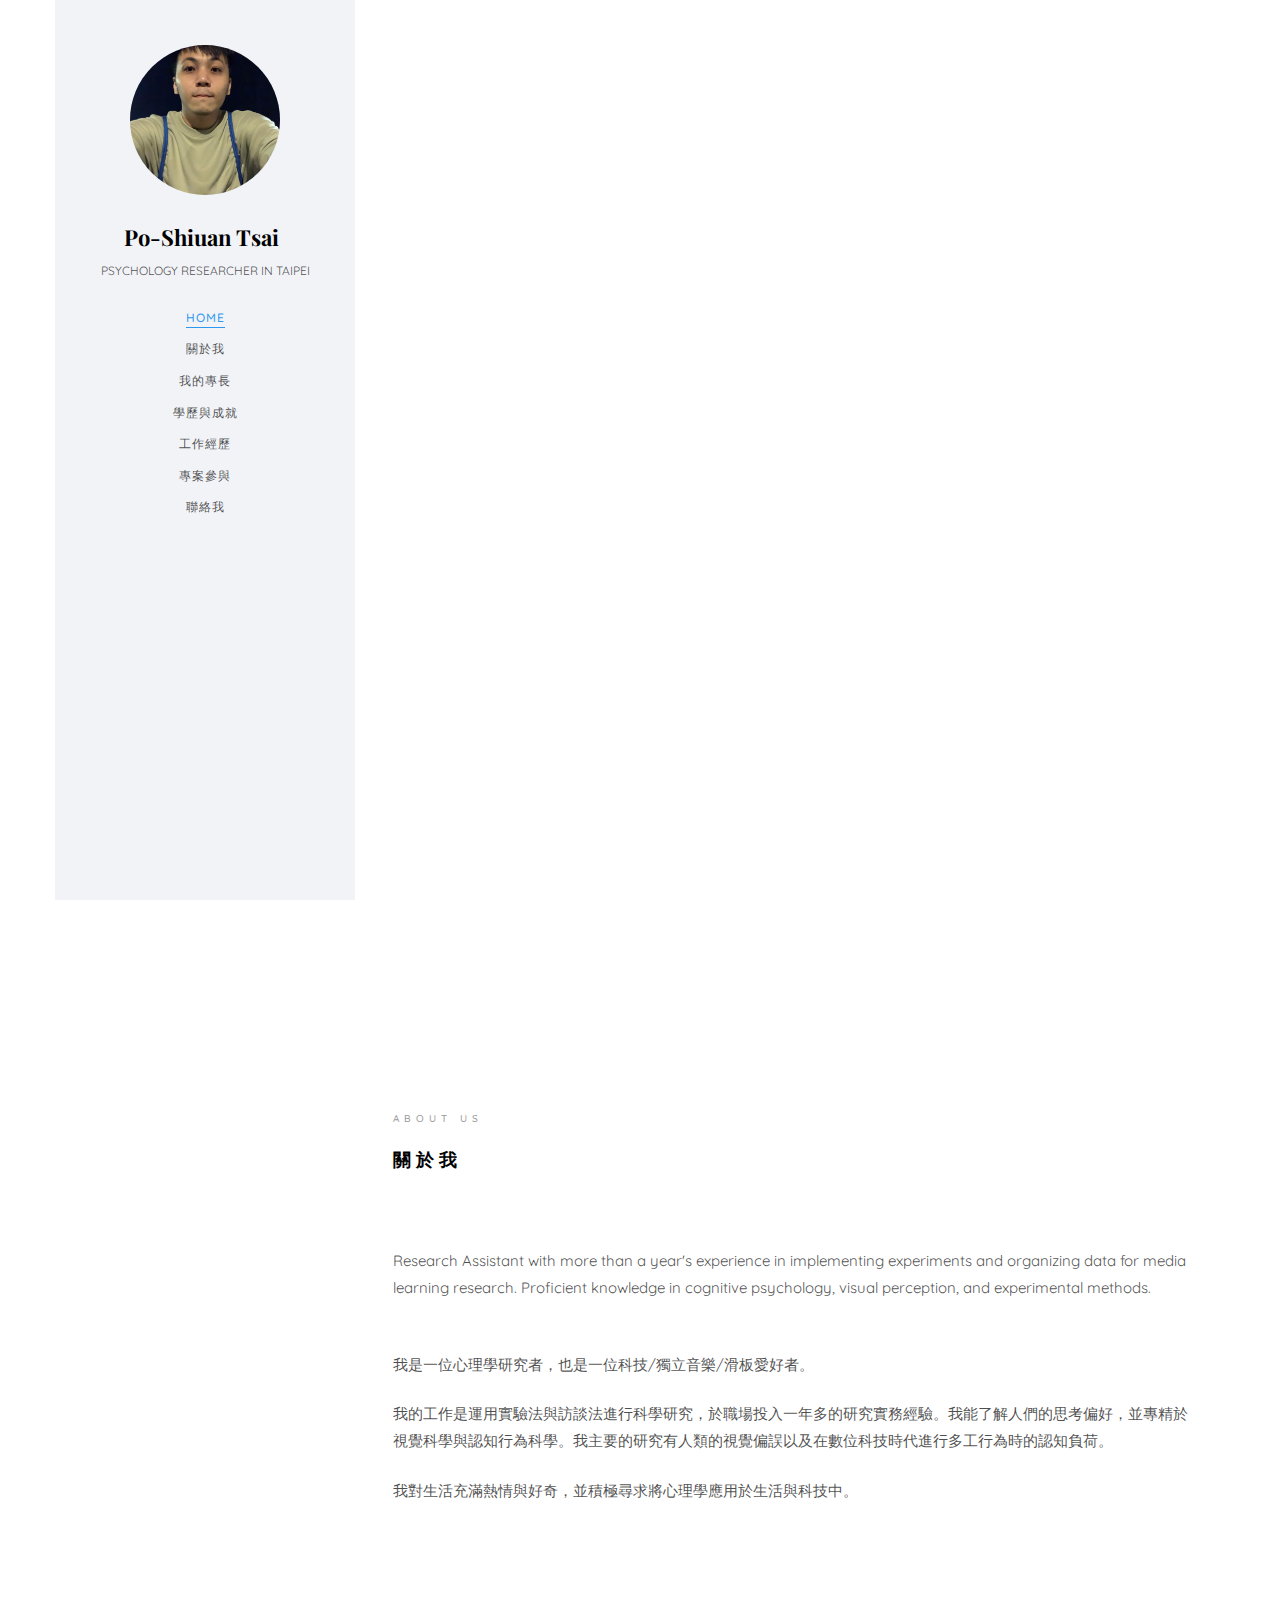
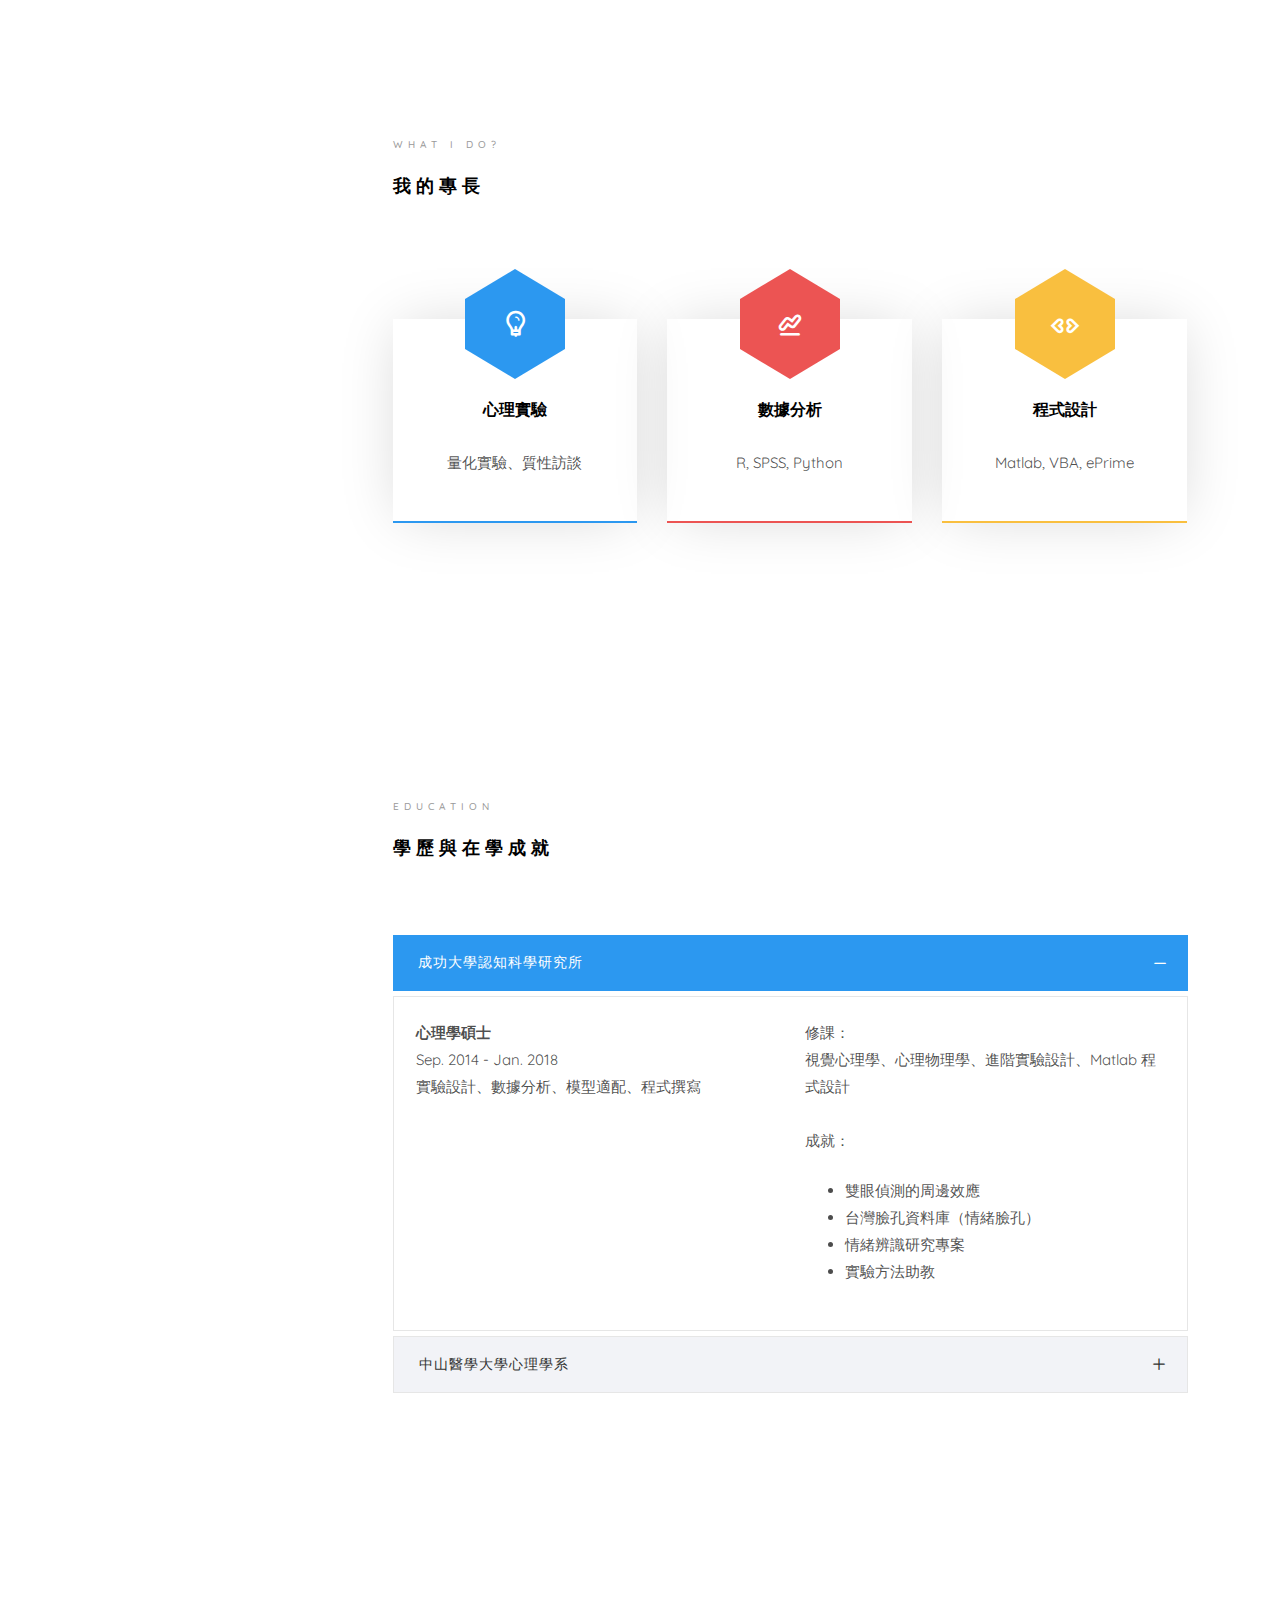
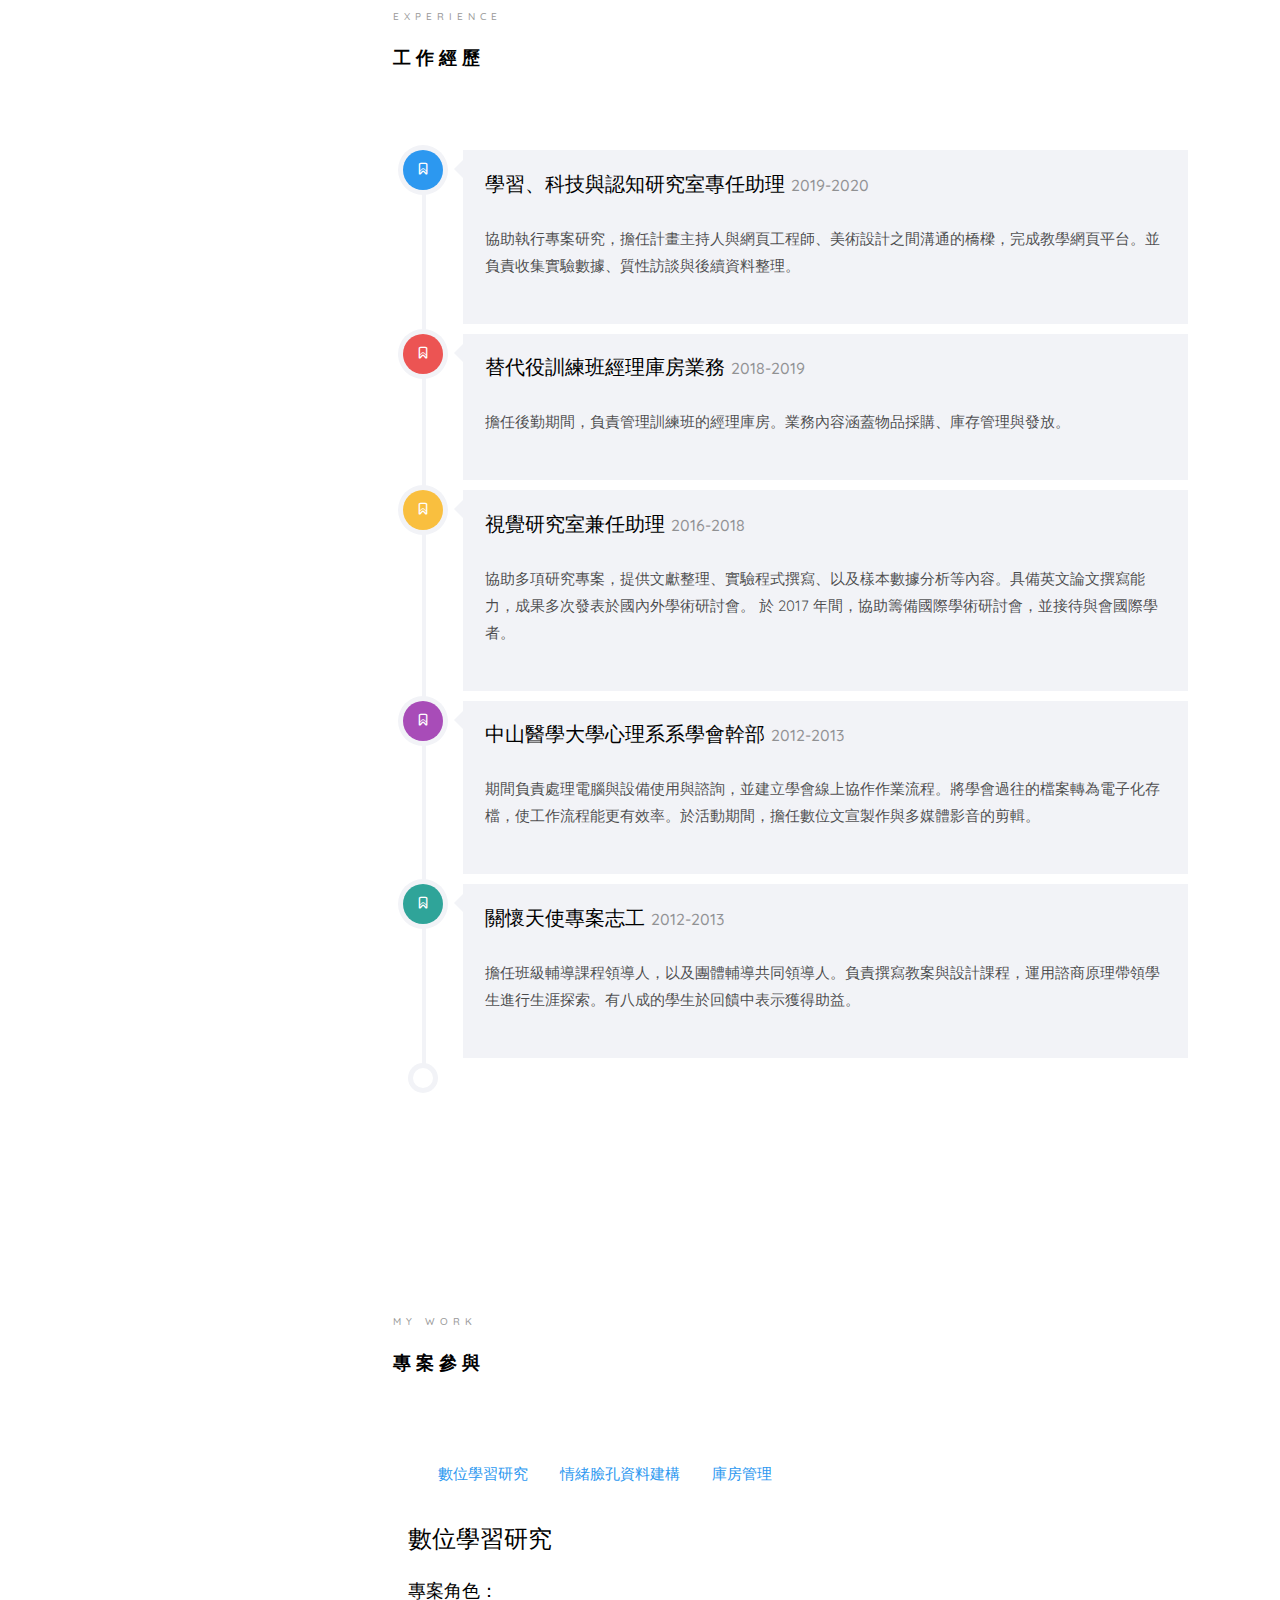
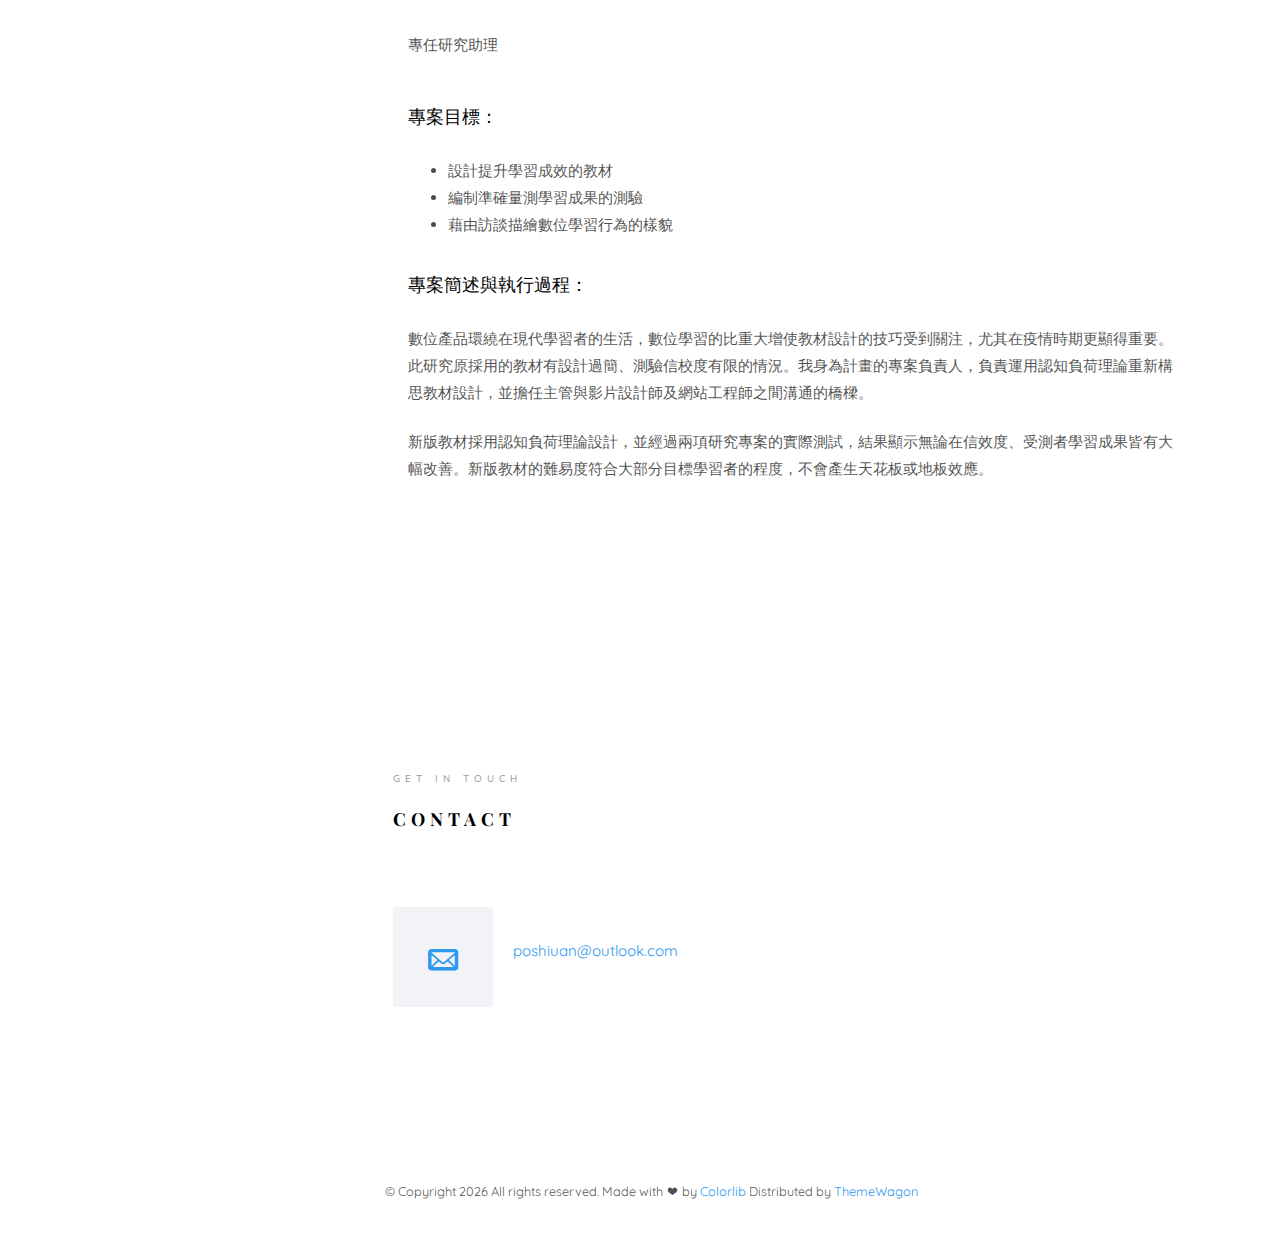
==== index.html @ 2f371aa5 "Update index.html" ====
<!DOCTYPE HTML>
<html>
	<head>
		<meta charset="utf-8">
		<meta http-equiv="X-UA-Compatible" content="IE=edge">
		<title>Fransis Tsai</title>
		<meta name="viewport" content="width=device-width, initial-scale=1">
		<meta name="description" content="" />
		<meta name="keywords" content="" />
		<meta name="author" content="" />

	  <!-- Facebook and Twitter integration -->
		<meta property="og:title" content=""/>
		<meta property="og:image" content=""/>
		<meta property="og:url" content=""/>
		<meta property="og:site_name" content=""/>
		<meta property="og:description" content=""/>
		<meta name="twitter:title" content="" />
		<meta name="twitter:image" content="" />
		<meta name="twitter:url" content="" />
		<meta name="twitter:card" content="" />

		<!-- Place favicon.ico and apple-touch-icon.png in the root directory -->
		<link rel="shortcut icon" href="images/favicon.png">

		<link href="https://fonts.googleapis.com/css?family=Quicksand:300,400,500,700" rel="stylesheet">
		<link href="https://fonts.googleapis.com/css?family=Playfair+Display:400,400i,700" rel="stylesheet">

		<!-- Animate.css -->
		<link rel="stylesheet" href="css/animate.css">
		<!-- Icomoon Icon Fonts-->
		<link rel="stylesheet" href="css/icomoon.css">
		<!-- Bootstrap  -->
		<link rel="stylesheet" href="css/bootstrap.css">
		<!-- Flexslider  -->
		<link rel="stylesheet" href="css/flexslider.css">
		<!-- Flaticons  -->
		<link rel="stylesheet" href="fonts/flaticon/font/flaticon.css">
		<!-- Owl Carousel -->
		<link rel="stylesheet" href="css/owl.carousel.min.css">
		<link rel="stylesheet" href="css/owl.theme.default.min.css">
		<!-- Theme style  -->
		<link rel="stylesheet" href="css/style.css">

		<!-- Modernizr JS -->
		<script src="js/modernizr-2.6.2.min.js"></script>
		<!-- FOR IE9 below -->
		<!--[if lt IE 9]>
		<script src="js/respond.min.js"></script>
		<![endif]-->
	</head>

	<body>
		<div id="colorlib-page">
			<div class="container-wrap">
				<a href="#" class="js-colorlib-nav-toggle colorlib-nav-toggle" data-toggle="collapse" data-target="#navbar" aria-expanded="false" aria-controls="navbar"><i></i></a>

				<aside id="colorlib-aside" role="complementary" class="border js-fullheight">
					<div class="text-center">
						<div class="author-img" style="background-image: url(images/about.jpg);"></div>
						<h1 id="colorlib-logo"><a href="index.html">Po-Shiuan Tsai</a></h1>
						<span class="position">Psychology researcher in Taipei</span>
					</div>
					<nav id="colorlib-main-menu" role="navigation" class="navbar">
						<div id="navbar" class="collapse">
							<ul>
								<li class="active"><a href="#" data-nav-section="home">Home</a></li>
								<li><a href="#" data-nav-section="about">關於我</a></li>
								<li><a href="#" data-nav-section="services">我的專長</a></li>
								<!--<li><a href="#" data-nav-section="skills">我的技能</a></li>-->
								<li><a href="#" data-nav-section="education">學歷與成就</a></li>
								<li><a href="#" data-nav-section="experience">工作經歷</a></li>
								<li><a href="#" data-nav-section="work">專案參與</a></li>
								<li><a href="#" data-nav-section="contact">聯絡我</a></li>
							</ul>
						</div>
					</nav>
				</aside>

				<div id="colorlib-main">
					<section id="colorlib-hero" class="js-fullheight" data-section="home">
						<div class="flexslider js-fullheight">
							<ul class="slides">
						   	<li>
						   		<div class="overlay"></div>
						   		<div class="container-fluid">
						   			<div class="row">
							   			<div class="col-md-6 col-md-offset-3 col-md-pull-3 col-sm-12 col-xs-12 js-fullheight slider-text">
							   				<div class="slider-text-inner js-fullheight">
							   					<div class="desc">
								   					<h1>Hi! <br>我是博亘</h1>
														<p><a class="btn btn-primary btn-learn">Download CV <i class="icon-download4"></i></a></p>
													</div>
							   				</div>
							   			</div>
							   		</div>
						   		</div>
						   	</li>
						   	<!--<li style="background-image: url(images/img_bg_2.jpg);">
						   		<div class="overlay"></div>
						   		<div class="container-fluid">
						   			<div class="row">
							   			<div class="col-md-6 col-md-offset-3 col-md-pull-3 col-sm-12 col-xs-12 js-fullheight slider-text">
							   				<div class="slider-text-inner">
							   					<div class="desc">
								   					<h1>I am <br>a Psychologist</h1>
													<h2>8 years of research in psychology</h2>
													<p><a class="btn btn-primary btn-learn">Download CV <i class="icon-download4"></i></a></p>
												</div>
							   				</div>
							   			</div>
							   		</div>
						   		</div>
						   	</li>-->
						  	</ul>
					  	</div>
					</section>

					<section class="colorlib-about" data-section="about"><!--1/20修改-->
						<div class="colorlib-narrow-content">
							<div class="row">
								<div class="col-md-12">
									<div class="row row-bottom-padded-sm" data-animate-effect="fadeInLeft">
										<div class="col-md-12">
											<div class="about-desc">
												<span class="heading-meta">About Us</span>
												<h2 class="colorlib-heading">關於我</h2>
												<p>Research Assistant with more than a year's experience in implementing experiments and organizing data for media learning research. Proficient knowledge in cognitive psychology, visual perception, and experimental methods.</p>
												<br>
												<p>我是一位心理學研究者，也是一位科技/獨立音樂/滑板愛好者。</p>
												<p>我的工作是運用實驗法與訪談法進行科學研究，於職場投入一年多的研究實務經驗。我能了解人們的思考偏好，並專精於視覺科學與認知行為科學。我主要的研究有人類的視覺偏誤以及在數位科技時代進行多工行為時的認知負荷。</p>
												<p>我對生活充滿熱情與好奇，並積極尋求將心理學應用於生活與科技中。</p>
											</div>
										</div>
									</div>
									<!--<div class="row">
										<div class="col-md-3" data-animate-effect="fadeInLeft">
											<div class="services color-1">
												<span class="icon2"><i class="icon-lightbulb"></i></span>
												<h3>心理實驗</h3>
											</div>
										</div>
										<div class="col-md-3" data-animate-effect="fadeInRight">
											<div class="services color-2">
												<span class="icon2"><i class="icon-messages"></i></span>
												<h3>質性訪談</h3>
											</div>
										</div>
										<div class="col-md-3" data-animate-effect="fadeInTop">
											<div class="services color-3">
												<span class="icon2"><i class="icon-chart-line-outline"></i></span>
												<h3>數據分析</h3>
											</div>
										</div>
										<div class="col-md-3" data-animate-effect="fadeInBottom">
											<div class="services color-4">
												<span class="icon2"><i class="icon-heart-outline"></i></span>
												<h3>滑板運動</h3>
											</div>
										</div>
									</div>-->
								</div>
							</div>
						</div>
					</section>

					<section class="colorlib-services" data-section="services"><!-- 1/20 修改-->
						<div class="colorlib-narrow-content">
							<div class="row">
								<div class="col-md-6 col-md-offset-3 col-md-pull-3" data-animate-effect="fadeInLeft">
									<span class="heading-meta">What I do?</span>
									<h2 class="colorlib-heading">我的專長</h2>
								</div>
							</div>
							<div class="row row-pt-md">
								<div class="col-md-4 text-center">
									<div class="services color-1">
										<span class="icon">
											<i class="icon-lightbulb"></i>
										</span>
										<div class="desc">
											<h3>心理實驗</h3>
											<p>量化實驗、質性訪談</p>
										</div>
									</div>
								</div>
								<div class="col-md-4 text-center">
									<div class="services color-2">
										<span class="icon">
											<i class="icon-chart-line-outline"></i>
										</span>
										<div class="desc">
											<h3>數據分析</h3>
											<p>R, SPSS, Python</p>
										</div>
									</div>
								</div>
								<div class="col-md-4 text-center">
									<div class="services color-3">
										<span class="icon">
											<i class="icon-code-outline"></i>
										</span>
										<div class="desc">
											<h3>程式設計</h3>
											<p>Matlab, VBA, ePrime</p>
										</div>
									</div>
								</div>
							</div>
						</div>
					</section>

					<!-- <section class="colorlib-skills" data-section="skills"> 1/8 修改
						<div class="colorlib-narrow-content">
							<div class="row">
								<div class="col-md-6 col-md-offset-3 col-md-pull-3" data-animate-effect="fadeInLeft">
									<span class="heading-meta">My Specialty</span>
									<h2 class="colorlib-heading">我的技能</h2>
								</div>
							</div>
							<div class="row">
								<div class="col-md-12" data-animate-effect="fadeInLeft">
									<p></p>
								</div>
								<div class="col-md-6" data-animate-effect="fadeInLeft">
									<div class="progress-wrap">
										<h3>Photoshop</h3>
										<div class="progress">
										 	<div class="progress-bar color-1" role="progressbar" aria-valuenow="75"
										  	aria-valuemin="0" aria-valuemax="100" style="width:75%">
										    <span>75%</span>
										  	</div>
										</div>
									</div>
								</div>
								<div class="col-md-6" data-animate-effect="fadeInRight">
									<div class="progress-wrap">
										<h3>實驗設計</h3>
										<div class="progress">
										 	<div class="progress-bar color-2" role="progressbar" aria-valuenow="60"
										  	aria-valuemin="0" aria-valuemax="100" style="width:90%">
										    <span>90%</span>
										  	</div>
										</div>
									</div>
								</div>
								<div class="col-md-6" data-animate-effect="fadeInLeft">
									<div class="progress-wrap">
										<h3>Matlab</h3>
										<div class="progress">
										 	<div class="progress-bar color-3" role="progressbar" aria-valuenow="85"
										  	aria-valuemin="0" aria-valuemax="100" style="width:85%">
										    <span>85%</span>
										  	</div>
										</div>
									</div>
								</div>
								<div class="col-md-6" data-animate-effect="fadeInRight">
									<div class="progress-wrap">
										<h3>視知覺研究</h3>
										<div class="progress">
										 	<div class="progress-bar color-4" role="progressbar" aria-valuenow="90"
										  	aria-valuemin="0" aria-valuemax="100" style="width:80%">
										    <span>80%</span>
										  	</div>
										</div>
									</div>
								</div>
								<div class="col-md-6" data-animate-effect="fadeInLeft">
									<div class="progress-wrap">
										<h3>Python</h3>
										<div class="progress">
										 	<div class="progress-bar color-5" role="progressbar" aria-valuenow="70"
										  	aria-valuemin="0" aria-valuemax="100" style="width:55%">
										    <span>55%</span>
										  	</div>
										</div>
									</div>
								</div>
								<div class="col-md-6" data-animate-effect="fadeInRight">
									<div class="progress-wrap">
										<h3>腦與認知心理學</h3>
										<div class="progress">
										 	<div class="progress-bar color-6" role="progressbar" aria-valuenow="80"
										  	aria-valuemin="0" aria-valuemax="100" style="width:95%">
										    <span>95%</span>
										  	</div>
										</div>
									</div>
								</div>
							</div>
						</div>
					</section> -->

					<section class="colorlib-education" data-section="education"><!-- 12/29 修改-->
						<div class="colorlib-narrow-content">
							<div class="row">
								<div class="col-md-6 col-md-offset-3 col-md-pull-3" data-animate-effect="fadeInLeft">
									<span class="heading-meta">Education</span>
									<h2 class="colorlib-heading">學歷與在學成就</h2>
								</div>
							</div>
							<div class="row">
								<div class="col-md-12" data-animate-effect="fadeInLeft">
									<div class="fancy-collapse-panel">
										<div class="panel-group" id="accordion" role="tablist" aria-multiselectable="true">
											<div class="panel panel-default">
											    <div class="panel-heading" role="tab" id="headingOne">
											        <h4 class="panel-title">
											            <a data-toggle="collapse" data-parent="#accordion" href="#collapseOne" aria-expanded="true" aria-controls="collapseOne">成功大學認知科學研究所
											            </a>
											        </h4>
											    </div>
											    <div id="collapseOne" class="panel-collapse collapse in" role="tabpanel" aria-labelledby="headingOne">
											         <div class="panel-body">
											            <div class="row">
												      		<div class="col-md-6">
												      			<p>
												      				<strong>心理學碩士</strong><br>
												      				Sep. 2014 - Jan. 2018<br>
												      				實驗設計、數據分析、模型適配、程式撰寫
												      			</p>
												      		</div>
												      		<div class="col-md-6">
												      			<p>
												      				修課：<br>
												      				視覺心理學、心理物理學、進階實驗設計、Matlab 程式設計<br>
												      				<br>
												      				成就：<br>
												      				<ul>
												      					<li>雙眼偵測的周邊效應</li>
												      					<li>台灣臉孔資料庫（情緒臉孔）</li>
												      					<li>情緒辨識研究專案</li>
												      					<li>實驗方法助教</li>
												      				</ul>
												      			</p>
												      		</div>
												      	</div>
											         </div>
											    </div>
											</div>
											<div class="panel panel-default">
											    <div class="panel-heading" role="tab" id="headingTwo">
											        <h4 class="panel-title">
											            <a class="collapsed" data-toggle="collapse" data-parent="#accordion" href="#collapseTwo" aria-expanded="false" aria-controls="collapseTwo">中山醫學大學心理學系
											            </a>
											        </h4>
											    </div>
											    <div id="collapseTwo" class="panel-collapse collapse" role="tabpanel" aria-labelledby="headingTwo">
											        <div class="panel-body">
											        	<div class="col-md-6">
											        		<p>
											        			<strong>心理學學士</strong><br>
											        			Sep. 2010 - Jun. 2014
											        		</p>
											        	</div>
											        	<div class="col-md-6">
											        		<p>
											        			修課：<br>
											        			社會心理學、認知心理學、知覺心理學、心理測驗學、諮商心理學、統計學、進階統計學、神經解剖學、行為研究、生理回饋儀、腦波儀<br>
											        			<br>
											        			成就：<br>
											        			<ul>
											        				<li>中文閱讀研究專案</li>
											        				<li>愛情觀研究專案</li>
											        			</ul>
											        		</p>
											        	</div>
											        </div>
											    </div>
											</div>
										</div>
									</div>
								</div>
							</div>
						</div>
					</section>

					<section class="colorlib-experience" data-section="experience"><!-- 1/8 修改 -->
						<div class="colorlib-narrow-content">
							<div class="row">
								<div class="col-md-6 col-md-offset-3 col-md-pull-3" data-animate-effect="fadeInLeft">
									<span class="heading-meta">Experience</span>
									<h2 class="colorlib-heading">工作經歷</h2>
								</div>
							</div>
							<div class="row">
								<div class="col-md-12">
						         <div class="timeline-centered">
							         <article class="timeline-entry" data-animate-effect="fadeInLeft">
							            <div class="timeline-entry-inner">

							               <div class="timeline-icon color-1">
							                  <i class="icon-bookmark"></i>
							               </div>

							               <div class="timeline-label">
							                  	<h2>
							                  		<a>學習、科技與認知研究室專任助理</a>
							                  		<span>2019-2020</span>
							                  	</h2>
							                  	<p>
							                  		協助執行專案研究，擔任計畫主持人與網頁工程師、美術設計之間溝通的橋樑，完成教學網頁平台。並負責收集實驗數據、質性訪談與後續資料整理。
							                  	</p>
							               </div>
							            </div>
							         </article>


							         <article class="timeline-entry" data-animate-effect="fadeInRight">
							            <div class="timeline-entry-inner">
							               <div class="timeline-icon color-2">
							                  <i class="icon-bookmark"></i>
							               </div>
							               <div class="timeline-label">
							               		<h2>
							               			<a href="#">替代役訓練班經理庫房業務</a>
							               			<span>2018-2019</span>
							               		</h2>
							                  	<p>
							                  		擔任後勤期間，負責管理訓練班的經理庫房。業務內容涵蓋物品採購、庫存管理與發放。
							                  	</p>
							               </div>
							            </div>
							         </article>

							         <article class="timeline-entry" data-animate-effect="fadeInLeft">
							            <div class="timeline-entry-inner">
							               <div class="timeline-icon color-3">
							                  	<i class="icon-bookmark"></i>
							               </div>
							               <div class="timeline-label">
							               		<h2>
							               			<a>視覺研究室兼任助理</a>
							               			<span>2016-2018</span>
							               		</h2>
							                  	<p>
							                  		協助多項研究專案，提供文獻整理、實驗程式撰寫、以及樣本數據分析等內容。具備英文論文撰寫能力，成果多次發表於國內外學術研討會。
							                  		於 2017 年間，協助籌備國際學術研討會，並接待與會國際學者。
							                  	</p>
							               </div>
							            </div>
							         </article>

							         <article class="timeline-entry" data-animate-effect="fadeInTop">
							            <div class="timeline-entry-inner">
							               	<div class="timeline-icon color-4">
							                  	<i class="icon-bookmark"></i>
							              	</div>
							               	<div class="timeline-label">
							               		<h2>
							               			<a>中山醫學大學心理系系學會幹部</a>
							               			<span>2012-2013</span>
							               		</h2>
							                	<p>
							                		期間負責處理電腦與設備使用與諮詢，並建立學會線上協作作業流程。將學會過往的檔案轉為電子化存檔，使工作流程能更有效率。於活動期間，擔任數位文宣製作與多媒體影音的剪輯。
							                	</p>
							               	</div>
							            </div>
							         </article>

							         <article class="timeline-entry" data-animate-effect="fadeInLeft">
							            <div class="timeline-entry-inner">
							               <div class="timeline-icon color-5">
							                  <i class="icon-bookmark"></i>
							               </div>
							               <div class="timeline-label">
							               		<h2>
							               			<a>關懷天使專案志工</a>
							               			<span>2012-2013</span>
							               		</h2>
							               		<p>
							               			擔任班級輔導課程領導人，以及團體輔導共同領導人。負責撰寫教案與設計課程，運用諮商原理帶領學生進行生涯探索。有八成的學生於回饋中表示獲得助益。
							               		</p>
							               </div>
							            </div>
							         </article>

							         <article class="timeline-entry begin" data-animate-effect="fadeInBottom">
							            <div class="timeline-entry-inner">
							               <div class="timeline-icon color-none">
							               </div>
							            </div>
							         </article>
							      </div>
							   </div>
						   </div>
						</div>
					</section>

					<section class="colorlib-work" data-section="work"><!-- 1/8 修改 -->
						<div class="colorlib-narrow-content">
							<div class="row"><!--標題-->
								<div class="col-md-6 col-md-offset-3 col-md-pull-3" data-animate-effect="fadeInLeft">
									<span class="heading-meta">My Work</span>
									<h2 class="colorlib-heading"><a id="portfolio" style="color:black">專案參與</a></h2>
								</div>
							</div>
							<div class="container-fluid consistent-height">
								<div class="nav nav-pills justify-content-center" data-animate-effect="fadeInLeft">
									<div class="col-md-12">
										<!--<ul class="nav nav-pills">
											<span class="active"><a data-toggle="tab" href="#專案一">數位學習研究</a></span>
											<span><a data-toggle="tab" href="#專案二">情緒臉孔資料庫建構</a></span>
											<span><a data-toggle="tab" href="#專案三">庫房管理</a></span>
										</ul>-->
										<ul class="nav nav-pills">
											<li class="nav-item">
										        <a data-toggle="pill" href="#專案一" class="nav-link active">數位學習研究</a>
										    </li>
										    <li class="nav-item">
										        <a data-toggle="pill" href="#專案二" class="nav-link">情緒臉孔資料建構</a>
										    </li>
										    <li class="nav-item">
										        <a data-toggle="pill" href="#專案三" class="nav-link">庫房管理</a>
										    </li>
										</ul>
									</div>
								</div>
								<br>
								<div class="tab-content" data-animate-effect="fadeInLeft">
									<div id="專案一" class="tab-pane fade in active">
								    	<h3>數位學習研究</h3>
								    	<h4>專案角色：</h4>
										<p>專任研究助理</p><br>
										<h4>專案目標：</h4>
										<ul>
											<li>設計提升學習成效的教材</li>
											<li>編制準確量測學習成果的測驗</li>
											<li>藉由訪談描繪數位學習行為的樣貌</li>
										</ul><br>
										<h4>專案簡述與執行過程：</h4>
										<p>數位產品環繞在現代學習者的生活，數位學習的比重大增使教材設計的技巧受到關注，尤其在疫情時期更顯得重要。此研究原採用的教材有設計過簡、測驗信校度有限的情況。我身為計畫的專案負責人，負責運用認知負荷理論重新構思教材設計，並擔任主管與影片設計師及網站工程師之間溝通的橋樑。</p>
										<p>新版教材採用認知負荷理論設計，並經過兩項研究專案的實際測試，結果顯示無論在信效度、受測者學習成果皆有大幅改善。新版教材的難易度符合大部分目標學習者的程度，不會產生天花板或地板效應。</p>
									</div>
									<div id="專案二" class="tab-pane fade">
										<h3>情緒臉孔資料建構</h3>
										<h4>專案角色：</h4>
										<p>兼任研究助理</p>
										<h4>專案目標：</h4>
										<ul>
											<li>整合現有三種研究用人臉圖庫</li>
											<li>製作材料交叉篩選表供後續研究使用</li>
										</ul><br>
										<h4>專案簡述與執行過程：</h4>
											<p>人臉圖庫在台灣已有發展基礎，但在製作標準上各自為政。本專案整合台灣最盛行的三個本土人臉圖庫，以相同的標準進行篩選與影像再處理。並且更進一步使用影像變形技術，製作不同比例成分的情緒合成臉。經過有效的測試後，產生供研究使用的交叉篩選表。使研究者可依據需求，從篩選表中尋找特定效度、特定情緒比例成分的人臉，解決材料缺乏的問題。</p>
										<h4>收穫與學習：</h4>
											<ul>
												<li>習得運用 Matlab 進行高斯模糊等影像處理，並減少大量重複性作業</li>
												<li>透過多元尺度分析，描繪人們辨識不同情緒臉時的心理差異。具體呈現情緒之間的距離，並納入實驗設計的考量。</li>
											</ul>
									</div>
									<div id="專案三" class="tab-pane fade">
											<h3>庫房管理</h3>
											<h4>專案角色：</h4>
											<p>勤務役男</p>
											<h4>專案目標：</h4>
											<ul>
												<li>增進理貨效率</li>
												<li>減少盤點時間</li>
											</ul>
											<h4>專案簡述與執行過程：</h4>
												<p>營區後勤消耗品種類逐年增加，品項越趨複雜，卻缺乏良好的管理機制。身為庫房的勤務，需要為物品重新分類，並設計一套記帳的流程，以有效提升效率。透過檢視取物的路線，以種類與領取頻率兩個變項為物品分類，盡量使勤務人員能在同一個區塊領取最大數量種類的物品。重新設計領物單，使領物單的排序與動線一致，減少來回走動的次數。利用營區僅能使用的 Excel，撰寫 VBA 巨集，用以簡化記帳程序。</p>
											<h4>專案結果：</h4>
												<ul>
													<li>分發物品與捕貨動線流暢，大幅節省時間</li>
													<li>登帳與盤點的花費時間減少 50%</li>
												</ul>
											<h4>收穫與學習：</h4>
												<ul>
													<li>學會使用 Excel VBA 撰寫自動化數據處理程式</li>
												</ul>
									</div>
								</div>
							</div>
						</div>
					</section>

					<section class="colorlib-contact" data-section="contact">
						<div class="colorlib-narrow-content">
							<div class="row">
								<div class="col-md-6 col-md-offset-3 col-md-pull-3" data-animate-effect="fadeInLeft">
									<span class="heading-meta">Get in Touch</span>
									<h2 class="colorlib-heading">Contact</h2>
								</div>
							</div>
							<div class="row">
								<div class="col-md-5">
									<div class="colorlib-feature colorlib-feature-sm" data-animate-effect="fadeInLeft">
										<div class="colorlib-icon">
											<i class="icon-mail"></i>
										</div>
										<div class="colorlib-text">
											<p><a href="#">poshiuan@outlook.com</a></p>
										</div>
									</div>

									<!--<div class="colorlib-feature colorlib-feature-sm" data-animate-effect="fadeInLeft">
										<div class="colorlib-icon">
											<i class="icon-phone"></i>
										</div>
										<div class="colorlib-text">
											<p><a href="tel://">+886 910 406651</a></p>
										</div>
									</div>-->
								</div>
							</div>
						</div>
					</section>

					<section>
						<div class="colorlib-footer" data-animate-effect="fadeInLeft"" style="padding:15px 30px" >
							<p>
								<small>&copy; <!-- Link back to Colorlib can't be removed. Template is licensed under CC BY 3.0. -->
									<span>Copyright <script>document.write(new Date().getFullYear());</script> All rights reserved. Made with <i class="icon-heart" aria-hidden="true"></i> by <a href="https://colorlib.com" target="_blank">Colorlib</a>
									<!-- Link back to Colorlib can't be removed. Template is licensed under CC BY 3.0. --></span>
									<span>Distributed by <a href="https://themewagon.com" target="_blank">ThemeWagon</a></span>
								</small>
							</p>
						</div>
					</section>
				</div><!-- end:colorlib-main -->
			</div><!-- end:container-wrap -->
		</div><!-- end:colorlib-page -->

		<!-- jQuery -->
		<script src="js/jquery.min.js"></script>
		<!-- jQuery Easing -->
		<script src="js/jquery.easing.1.3.js"></script>
		<!-- Bootstrap -->
		<script src="js/bootstrap.min.js"></script>
		<!-- Waypoints -->
		<script src="js/jquery.waypoints.min.js"></script>
		<!-- Flexslider -->
		<script src="js/jquery.flexslider-min.js"></script>
		<!-- Owl carousel -->
		<script src="js/owl.carousel.min.js"></script>
		<!-- Counters -->
		<script src="js/jquery.countTo.js"></script>

		<!-- MAIN JS -->
		<script src="js/main.js"></script>
	</body>
</html>
---- css/icomoon.css ----
@font-face {
  font-family: 'icomoon';
  src:  url('fonts/icomoon.eot?6py85u');
  src:  url('fonts/icomoon.eot?6py85u#iefix') format('embedded-opentype'),
    url('fonts/icomoon.ttf?6py85u') format('truetype'),
    url('fonts/icomoon.woff?6py85u') format('woff'),
    url('fonts/icomoon.svg?6py85u#icomoon') format('svg');
  font-weight: normal;
  font-style: normal;
}

[class^="icon-"], [class*=" icon-"] {
  /* use !important to prevent issues with browser extensions that change fonts */
  font-family: 'icomoon' !important;
  speak: none;
  font-style: normal;
  font-weight: normal;
  font-variant: normal;
  text-transform: none;
  line-height: 1;

  /* Better Font Rendering =========== */
  -webkit-font-smoothing: antialiased;
  -moz-osx-font-smoothing: grayscale;
}

.icon-times:before {
  content: "\e930";
}
.icon-tick:before {
  content: "\e931";
}
.icon-plus:before {
  content: "\e932";
}
.icon-minus:before {
  content: "\e933";
}
.icon-equals:before {
  content: "\e934";
}
.icon-divide:before {
  content: "\e935";
}
.icon-chevron-right:before {
  content: "\e936";
}
.icon-chevron-left:before {
  content: "\e937";
}
.icon-arrow-right-thick:before {
  content: "\e938";
}
.icon-arrow-left-thick:before {
  content: "\e939";
}
.icon-th-small:before {
  content: "\e93a";
}
.icon-th-menu:before {
  content: "\e93b";
}
.icon-th-list:before {
  content: "\e93c";
}
.icon-th-large:before {
  content: "\e93d";
}
.icon-home:before {
  content: "\e93e";
}
.icon-arrow-forward:before {
  content: "\e93f";
}
.icon-arrow-back:before {
  content: "\e940";
}
.icon-rss:before {
  content: "\e941";
}
.icon-location:before {
  content: "\e942";
}
.icon-link:before {
  content: "\e943";
}
.icon-image:before {
  content: "\e944";
}
.icon-arrow-up-thick:before {
  content: "\e945";
}
.icon-arrow-down-thick:before {
  content: "\e946";
}
.icon-starburst:before {
  content: "\e947";
}
.icon-starburst-outline:before {
  content: "\e948";
}
.icon-star3:before {
  content: "\e949";
}
.icon-flow-children:before {
  content: "\e94a";
}
.icon-export:before {
  content: "\e94b";
}
.icon-delete2:before {
  content: "\e94c";
}
.icon-delete-outline:before {
  content: "\e94d";
}
.icon-cloud-storage:before {
  content: "\e94e";
}
.icon-wi-fi:before {
  content: "\e94f";
}
.icon-heart:before {
  content: "\e950";
}
.icon-flash:before {
  content: "\e951";
}
.icon-cancel:before {
  content: "\e952";
}
.icon-backspace:before {
  content: "\e953";
}
.icon-attachment:before {
  content: "\e954";
}
.icon-arrow-move:before {
  content: "\e955";
}
.icon-warning:before {
  content: "\e956";
}
.icon-user:before {
  content: "\e957";
}
.icon-radar:before {
  content: "\e958";
}
.icon-lock-open:before {
  content: "\e959";
}
.icon-lock-closed:before {
  content: "\e95a";
}
.icon-location-arrow:before {
  content: "\e95b";
}
.icon-info:before {
  content: "\e95c";
}
.icon-user-delete:before {
  content: "\e95d";
}
.icon-user-add:before {
  content: "\e95e";
}
.icon-media-pause:before {
  content: "\e95f";
}
.icon-group:before {
  content: "\e960";
}
.icon-chart-pie:before {
  content: "\e961";
}
.icon-chart-line:before {
  content: "\e962";
}
.icon-chart-bar:before {
  content: "\e963";
}
.icon-chart-area:before {
  content: "\e964";
}
.icon-video:before {
  content: "\e965";
}
.icon-point-of-interest:before {
  content: "\e966";
}
.icon-infinity:before {
  content: "\e967";
}
.icon-globe:before {
  content: "\e968";
}
.icon-eye:before {
  content: "\e969";
}
.icon-cog:before {
  content: "\e96a";
}
.icon-camera:before {
  content: "\e96b";
}
.icon-upload:before {
  content: "\e96c";
}
.icon-scissors:before {
  content: "\e96d";
}
.icon-refresh:before {
  content: "\e96e";
}
.icon-pin:before {
  content: "\e96f";
}
.icon-key:before {
  content: "\e970";
}
.icon-info-large:before {
  content: "\e971";
}
.icon-eject:before {
  content: "\e972";
}
.icon-download:before {
  content: "\e973";
}
.icon-zoom:before {
  content: "\e974";
}
.icon-zoom-out:before {
  content: "\e975";
}
.icon-zoom-in:before {
  content: "\e976";
}
.icon-sort-numerically:before {
  content: "\e977";
}
.icon-sort-alphabetically:before {
  content: "\e978";
}
.icon-input-checked:before {
  content: "\e979";
}
.icon-calender:before {
  content: "\e97a";
}
.icon-world2:before {
  content: "\e97b";
}
.icon-notes:before {
  content: "\e97c";
}
.icon-code:before {
  content: "\e97d";
}
.icon-arrow-sync:before {
  content: "\e97e";
}
.icon-arrow-shuffle:before {
  content: "\e97f";
}
.icon-arrow-repeat:before {
  content: "\e980";
}
.icon-arrow-minimise:before {
  content: "\e981";
}
.icon-arrow-maximise:before {
  content: "\e982";
}
.icon-arrow-loop:before {
  content: "\e983";
}
.icon-anchor:before {
  content: "\e984";
}
.icon-spanner:before {
  content: "\e985";
}
.icon-puzzle:before {
  content: "\e986";
}
.icon-power:before {
  content: "\e987";
}
.icon-plane:before {
  content: "\e988";
}
.icon-pi:before {
  content: "\e989";
}
.icon-phone:before {
  content: "\e98a";
}
.icon-microphone2:before {
  content: "\e98b";
}
.icon-media-rewind:before {
  content: "\e98c";
}
.icon-flag:before {
  content: "\e98d";
}
.icon-adjust-brightness:before {
  content: "\e98e";
}
.icon-waves:before {
  content: "\e98f";
}
.icon-social-twitter:before {
  content: "\e990";
}
.icon-social-facebook:before {
  content: "\e991";
}
.icon-social-dribbble:before {
  content: "\e992";
}
.icon-media-stop:before {
  content: "\e993";
}
.icon-media-record:before {
  content: "\e994";
}
.icon-media-play:before {
  content: "\e995";
}
.icon-media-fast-forward:before {
  content: "\e996";
}
.icon-media-eject:before {
  content: "\e997";
}
.icon-social-vimeo:before {
  content: "\e998";
}
.icon-social-tumbler:before {
  content: "\e999";
}
.icon-social-skype:before {
  content: "\e99a";
}
.icon-social-pinterest:before {
  content: "\e99b";
}
.icon-social-linkedin:before {
  content: "\e99c";
}
.icon-social-last-fm:before {
  content: "\e99d";
}
.icon-social-github:before {
  content: "\e99e";
}
.icon-social-flickr:before {
  content: "\e99f";
}
.icon-at:before {
  content: "\e9a0";
}
.icon-times-outline:before {
  content: "\e9a1";
}
.icon-plus-outline:before {
  content: "\e9a2";
}
.icon-minus-outline:before {
  content: "\e9a3";
}
.icon-tick-outline:before {
  content: "\e9a4";
}
.icon-th-large-outline:before {
  content: "\e9a5";
}
.icon-equals-outline:before {
  content: "\e9a6";
}
.icon-divide-outline:before {
  content: "\e9a7";
}
.icon-chevron-right-outline:before {
  content: "\e9a8";
}
.icon-chevron-left-outline:before {
  content: "\e9a9";
}
.icon-arrow-right-outline:before {
  content: "\e9aa";
}
.icon-arrow-left-outline:before {
  content: "\e9ab";
}
.icon-th-small-outline:before {
  content: "\e9ac";
}
.icon-th-menu-outline:before {
  content: "\e9ad";
}
.icon-th-list-outline:before {
  content: "\e9ae";
}
.icon-news2:before {
  content: "\e9b1";
}
.icon-home-outline:before {
  content: "\e9b2";
}
.icon-arrow-up-outline:before {
  content: "\e9b3";
}
.icon-arrow-forward-outline:before {
  content: "\e9b4";
}
.icon-arrow-down-outline:before {
  content: "\e9b5";
}
.icon-arrow-back-outline:before {
  content: "\e9b6";
}
.icon-trash3:before {
  content: "\e9b7";
}
.icon-rss-outline:before {
  content: "\e9b8";
}
.icon-message:before {
  content: "\e9b9";
}
.icon-location-outline:before {
  content: "\e9ba";
}
.icon-link-outline:before {
  content: "\e9bb";
}
.icon-image-outline:before {
  content: "\e9bc";
}
.icon-export-outline:before {
  content: "\e9bd";
}
.icon-cross:before {
  content: "\e9be";
}
.icon-wi-fi-outline:before {
  content: "\e9bf";
}
.icon-star-outline:before {
  content: "\e9c0";
}
.icon-media-pause-outline:before {
  content: "\e9c1";
}
.icon-mail:before {
  content: "\e9c2";
}
.icon-heart-outline:before {
  content: "\e9c3";
}
.icon-flash-outline:before {
  content: "\e9c4";
}
.icon-cancel-outline:before {
  content: "\e9c5";
}
.icon-beaker:before {
  content: "\e9c6";
}
.icon-arrow-move-outline:before {
  content: "\e9c7";
}
.icon-watch2:before {
  content: "\e9c8";
}
.icon-warning-outline:before {
  content: "\e9c9";
}
.icon-time:before {
  content: "\e9ca";
}
.icon-radar-outline:before {
  content: "\e9cb";
}
.icon-lock-open-outline:before {
  content: "\e9cc";
}
.icon-location-arrow-outline:before {
  content: "\e9cd";
}
.icon-info-outline:before {
  content: "\e9ce";
}
.icon-backspace-outline:before {
  content: "\e9cf";
}
.icon-attachment-outline:before {
  content: "\e9d0";
}
.icon-user-outline:before {
  content: "\e9d1";
}
.icon-user-delete-outline:before {
  content: "\e9d2";
}
.icon-user-add-outline:before {
  content: "\e9d3";
}
.icon-lock-closed-outline:before {
  content: "\e9d4";
}
.icon-group-outline:before {
  content: "\e9d5";
}
.icon-chart-pie-outline:before {
  content: "\e9d6";
}
.icon-chart-line-outline:before {
  content: "\e9d7";
}
.icon-chart-bar-outline:before {
  content: "\e9d8";
}
.icon-chart-area-outline:before {
  content: "\e9d9";
}
.icon-video-outline:before {
  content: "\e9da";
}
.icon-point-of-interest-outline:before {
  content: "\e9db";
}
.icon-map:before {
  content: "\e9dc";
}
.icon-key-outline:before {
  content: "\e9dd";
}
.icon-infinity-outline:before {
  content: "\e9de";
}
.icon-globe-outline:before {
  content: "\e9df";
}
.icon-eye-outline:before {
  content: "\e9e0";
}
.icon-cog-outline:before {
  content: "\e9e1";
}
.icon-camera-outline:before {
  content: "\e9e2";
}
.icon-upload-outline:before {
  content: "\e9e3";
}
.icon-support:before {
  content: "\e9e4";
}
.icon-scissors-outline:before {
  content: "\e9e5";
}
.icon-refresh-outline:before {
  content: "\e9e6";
}
.icon-info-large-outline:before {
  content: "\e9e7";
}
.icon-eject-outline:before {
  content: "\e9e8";
}
.icon-download-outline:before {
  content: "\e9e9";
}
.icon-battery-mid:before {
  content: "\e9ea";
}
.icon-battery-low:before {
  content: "\e9eb";
}
.icon-battery-high:before {
  content: "\e9ec";
}
.icon-zoom-outline:before {
  content: "\e9ed";
}
.icon-zoom-out-outline:before {
  content: "\e9ee";
}
.icon-zoom-in-outline:before {
  content: "\e9ef";
}
.icon-tag3:before {
  content: "\e9f0";
}
.icon-tabs-outline:before {
  content: "\e9f1";
}
.icon-pin-outline:before {
  content: "\e9f2";
}
.icon-message-typing:before {
  content: "\e9f3";
}
.icon-directions:before {
  content: "\e9f4";
}
.icon-battery-full:before {
  content: "\e9f5";
}
.icon-battery-charge:before {
  content: "\e9f6";
}
.icon-pipette:before {
  content: "\e9f7";
}
.icon-pencil:before {
  content: "\e9f8";
}
.icon-folder:before {
  content: "\e9f9";
}
.icon-folder-delete:before {
  content: "\e9fa";
}
.icon-folder-add:before {
  content: "\e9fb";
}
.icon-edit:before {
  content: "\e9fc";
}
.icon-document:before {
  content: "\e9fd";
}
.icon-document-delete:before {
  content: "\e9fe";
}
.icon-document-add:before {
  content: "\e9ff";
}
.icon-brush:before {
  content: "\ea00";
}
.icon-thumbs-up:before {
  content: "\ea01";
}
.icon-thumbs-down:before {
  content: "\ea02";
}
.icon-pen:before {
  content: "\ea03";
}
.icon-sort-numerically-outline:before {
  content: "\ea04";
}
.icon-sort-alphabetically-outline:before {
  content: "\ea05";
}
.icon-social-last-fm-circular:before {
  content: "\ea06";
}
.icon-social-github-circular:before {
  content: "\ea07";
}
.icon-compass:before {
  content: "\ea08";
}
.icon-bookmark:before {
  content: "\ea09";
}
.icon-input-checked-outline:before {
  content: "\ea0a";
}
.icon-code-outline:before {
  content: "\ea0b";
}
.icon-calender-outline:before {
  content: "\ea0c";
}
.icon-business-card:before {
  content: "\ea0d";
}
.icon-arrow-up:before {
  content: "\ea0e";
}
.icon-arrow-sync-outline:before {
  content: "\ea0f";
}
.icon-arrow-right:before {
  content: "\ea10";
}
.icon-arrow-repeat-outline:before {
  content: "\ea11";
}
.icon-arrow-loop-outline:before {
  content: "\ea12";
}
.icon-arrow-left:before {
  content: "\ea13";
}
.icon-flow-switch:before {
  content: "\ea14";
}
.icon-flow-parallel:before {
  content: "\ea15";
}
.icon-flow-merge:before {
  content: "\ea16";
}
.icon-document-text:before {
  content: "\ea17";
}
.icon-clipboard:before {
  content: "\ea18";
}
.icon-calculator:before {
  content: "\ea19";
}
.icon-arrow-minimise-outline:before {
  content: "\ea1a";
}
.icon-arrow-maximise-outline:before {
  content: "\ea1b";
}
.icon-arrow-down:before {
  content: "\ea1c";
}
.icon-gift:before {
  content: "\ea1d";
}
.icon-film:before {
  content: "\ea1e";
}
.icon-database:before {
  content: "\ea1f";
}
.icon-bell:before {
  content: "\ea20";
}
.icon-anchor-outline:before {
  content: "\ea21";
}
.icon-adjust-contrast:before {
  content: "\ea22";
}
.icon-world-outline:before {
  content: "\ea23";
}
.icon-shopping-bag:before {
  content: "\ea24";
}
.icon-power-outline:before {
  content: "\ea25";
}
.icon-notes-outline:before {
  content: "\ea26";
}
.icon-device-tablet:before {
  content: "\ea27";
}
.icon-device-phone:before {
  content: "\ea28";
}
.icon-device-laptop:before {
  content: "\ea29";
}
.icon-device-desktop:before {
  content: "\ea2a";
}
.icon-briefcase:before {
  content: "\ea2b";
}
.icon-stopwatch:before {
  content: "\ea2c";
}
.icon-spanner-outline:before {
  content: "\ea2d";
}
.icon-puzzle-outline:before {
  content: "\ea2e";
}
.icon-printer:before {
  content: "\ea2f";
}
.icon-pi-outline:before {
  content: "\ea30";
}
.icon-lightbulb:before {
  content: "\ea31";
}
.icon-flag-outline:before {
  content: "\ea32";
}
.icon-contacts:before {
  content: "\ea33";
}
.icon-archive2:before {
  content: "\ea34";
}
.icon-weather-stormy:before {
  content: "\ea35";
}
.icon-weather-shower:before {
  content: "\ea36";
}
.icon-weather-partly-sunny:before {
  content: "\ea37";
}
.icon-weather-downpour:before {
  content: "\ea38";
}
.icon-weather-cloudy:before {
  content: "\ea39";
}
.icon-plane-outline:before {
  content: "\ea3a";
}
.icon-phone-outline:before {
  content: "\ea3b";
}
.icon-microphone-outline:before {
  content: "\ea3c";
}
.icon-weather-windy:before {
  content: "\ea3d";
}
.icon-weather-windy-cloudy:before {
  content: "\ea3e";
}
.icon-weather-sunny:before {
  content: "\ea3f";
}
.icon-weather-snow:before {
  content: "\ea40";
}
.icon-weather-night:before {
  content: "\ea41";
}
.icon-media-stop-outline:before {
  content: "\ea42";
}
.icon-media-rewind-outline:before {
  content: "\ea43";
}
.icon-media-record-outline:before {
  content: "\ea44";
}
.icon-media-play-outline:before {
  content: "\ea45";
}
.icon-media-fast-forward-outline:before {
  content: "\ea46";
}
.icon-media-eject-outline:before {
  content: "\ea47";
}
.icon-wine:before {
  content: "\ea48";
}
.icon-waves-outline:before {
  content: "\ea49";
}
.icon-ticket:before {
  content: "\ea4a";
}
.icon-tags:before {
  content: "\ea4b";
}
.icon-plug:before {
  content: "\ea4c";
}
.icon-headphones:before {
  content: "\ea4d";
}
.icon-credit-card:before {
  content: "\ea4e";
}
.icon-coffee:before {
  content: "\ea4f";
}
.icon-book:before {
  content: "\ea50";
}
.icon-beer:before {
  content: "\ea51";
}
.icon-volume2:before {
  content: "\ea52";
}
.icon-volume-up:before {
  content: "\ea53";
}
.icon-volume-mute:before {
  content: "\ea54";
}
.icon-volume-down:before {
  content: "\ea55";
}
.icon-social-vimeo-circular:before {
  content: "\ea56";
}
.icon-social-twitter-circular:before {
  content: "\ea57";
}
.icon-social-pinterest-circular:before {
  content: "\ea58";
}
.icon-social-linkedin-circular:before {
  content: "\ea59";
}
.icon-social-facebook-circular:before {
  content: "\ea5a";
}
.icon-social-dribbble-circular:before {
  content: "\ea5b";
}
.icon-tree:before {
  content: "\ea5c";
}
.icon-thermometer2:before {
  content: "\ea5d";
}
.icon-social-tumbler-circular:before {
  content: "\ea5e";
}
.icon-social-skype-outline:before {
  content: "\ea5f";
}
.icon-social-flickr-circular:before {
  content: "\ea60";
}
.icon-social-at-circular:before {
  content: "\ea61";
}
.icon-shopping-cart:before {
  content: "\ea62";
}
.icon-messages:before {
  content: "\ea63";
}
.icon-leaf:before {
  content: "\ea64";
}
.icon-feather:before {
  content: "\ea65";
}
.icon-eye2:before {
  content: "\e064";
}
.icon-paper-clip:before {
  content: "\e065";
}
.icon-mail5:before {
  content: "\e066";
}
.icon-toggle:before {
  content: "\e067";
}
.icon-layout:before {
  content: "\e068";
}
.icon-link2:before {
  content: "\e069";
}
.icon-bell2:before {
  content: "\e06a";
}
.icon-lock3:before {
  content: "\e06b";
}
.icon-unlock:before {
  content: "\e06c";
}
.icon-ribbon2:before {
  content: "\e06d";
}
.icon-image2:before {
  content: "\e06e";
}
.icon-signal:before {
  content: "\e06f";
}
.icon-target3:before {
  content: "\e070";
}
.icon-clipboard3:before {
  content: "\e071";
}
.icon-clock3:before {
  content: "\e072";
}
.icon-watch:before {
  content: "\e073";
}
.icon-air-play:before {
  content: "\e074";
}
.icon-camera3:before {
  content: "\e075";
}
.icon-video2:before {
  content: "\e076";
}
.icon-disc:before {
  content: "\e077";
}
.icon-printer3:before {
  content: "\e078";
}
.icon-monitor:before {
  content: "\e079";
}
.icon-server:before {
  content: "\e07a";
}
.icon-cog2:before {
  content: "\e07b";
}
.icon-heart3:before {
  content: "\e07c";
}
.icon-paragraph:before {
  content: "\e07d";
}
.icon-align-justify:before {
  content: "\e07e";
}
.icon-align-left:before {
  content: "\e07f";
}
.icon-align-center:before {
  content: "\e080";
}
.icon-align-right:before {
  content: "\e081";
}
.icon-book2:before {
  content: "\e082";
}
.icon-layers2:before {
  content: "\e083";
}
.icon-stack2:before {
  content: "\e084";
}
.icon-stack-2:before {
  content: "\e085";
}
.icon-paper:before {
  content: "\e086";
}
.icon-paper-stack:before {
  content: "\e087";
}
.icon-search3:before {
  content: "\e088";
}
.icon-zoom-in2:before {
  content: "\e089";
}
.icon-zoom-out2:before {
  content: "\e08a";
}
.icon-reply2:before {
  content: "\e08b";
}
.icon-circle-plus:before {
  content: "\e08c";
}
.icon-circle-minus:before {
  content: "\e08d";
}
.icon-circle-check:before {
  content: "\e08e";
}
.icon-circle-cross:before {
  content: "\e08f";
}
.icon-square-plus:before {
  content: "\e090";
}
.icon-square-minus:before {
  content: "\e091";
}
.icon-square-check:before {
  content: "\e092";
}
.icon-square-cross:before {
  content: "\e093";
}
.icon-microphone:before {
  content: "\e094";
}
.icon-record:before {
  content: "\e095";
}
.icon-skip-back:before {
  content: "\e096";
}
.icon-rewind:before {
  content: "\e097";
}
.icon-play4:before {
  content: "\e098";
}
.icon-pause3:before {
  content: "\e099";
}
.icon-stop3:before {
  content: "\e09a";
}
.icon-fast-forward:before {
  content: "\e09b";
}
.icon-skip-forward:before {
  content: "\e09c";
}
.icon-shuffle2:before {
  content: "\e09d";
}
.icon-repeat:before {
  content: "\e09e";
}
.icon-folder2:before {
  content: "\e09f";
}
.icon-umbrella:before {
  content: "\e0a0";
}
.icon-moon:before {
  content: "\e0a1";
}
.icon-thermometer:before {
  content: "\e0a2";
}
.icon-drop:before {
  content: "\e0a3";
}
.icon-sun2:before {
  content: "\e0a4";
}
.icon-cloud3:before {
  content: "\e0a5";
}
.icon-cloud-upload2:before {
  content: "\e0a6";
}
.icon-cloud-download2:before {
  content: "\e0a7";
}
.icon-upload4:before {
  content: "\e0a8";
}
.icon-download4:before {
  content: "\e0a9";
}
.icon-location3:before {
  content: "\e0aa";
}
.icon-location-2:before {
  content: "\e0ab";
}
.icon-map3:before {
  content: "\e0ac";
}
.icon-battery:before {
  content: "\e0ad";
}
.icon-head:before {
  content: "\e0ae";
}
.icon-briefcase3:before {
  content: "\e0af";
}
.icon-speech-bubble:before {
  content: "\e0b0";
}
.icon-anchor2:before {
  content: "\e0b1";
}
.icon-globe2:before {
  content: "\e0b2";
}
.icon-box:before {
  content: "\e0b3";
}
.icon-reload:before {
  content: "\e0b4";
}
.icon-share3:before {
  content: "\e0b5";
}
.icon-marquee:before {
  content: "\e0b6";
}
.icon-marquee-plus:before {
  content: "\e0b7";
}
.icon-marquee-minus:before {
  content: "\e0b8";
}
.icon-tag:before {
  content: "\e0b9";
}
.icon-power2:before {
  content: "\e0ba";
}
.icon-command2:before {
  content: "\e0bb";
}
.icon-alt:before {
  content: "\e0bc";
}
.icon-esc:before {
  content: "\e0bd";
}
.icon-bar-graph:before {
  content: "\e0be";
}
.icon-bar-graph-2:before {
  content: "\e0bf";
}
.icon-pie-graph:before {
  content: "\e0c0";
}
.icon-star:before {
  content: "\e0c1";
}
.icon-arrow-left3:before {
  content: "\e0c2";
}
.icon-arrow-right3:before {
  content: "\e0c3";
}
.icon-arrow-up3:before {
  content: "\e0c4";
}
.icon-arrow-down3:before {
  content: "\e0c5";
}
.icon-volume:before {
  content: "\e0c6";
}
.icon-mute:before {
  content: "\e0c7";
}
.icon-content-right:before {
  content: "\e100";
}
.icon-content-left:before {
  content: "\e101";
}
.icon-grid2:before {
  content: "\e102";
}
.icon-grid-2:before {
  content: "\e103";
}
.icon-columns:before {
  content: "\e104";
}
.icon-loader:before {
  content: "\e105";
}
.icon-bag:before {
  content: "\e106";
}
.icon-ban:before {
  content: "\e107";
}
.icon-flag3:before {
  content: "\e108";
}
.icon-trash:before {
  content: "\e109";
}
.icon-expand2:before {
  content: "\e110";
}
.icon-contract:before {
  content: "\e111";
}
.icon-maximize:before {
  content: "\e112";
}
.icon-minimize:before {
  content: "\e113";
}
.icon-plus2:before {
  content: "\e114";
}
.icon-minus2:before {
  content: "\e115";
}
.icon-check:before {
  content: "\e116";
}
.icon-cross2:before {
  content: "\e117";
}
.icon-move:before {
  content: "\e118";
}
.icon-delete:before {
  content: "\e119";
}
.icon-menu5:before {
  content: "\e120";
}
.icon-archive:before {
  content: "\e121";
}
.icon-inbox:before {
  content: "\e122";
}
.icon-outbox:before {
  content: "\e123";
}
.icon-file:before {
  content: "\e124";
}
.icon-file-add:before {
  content: "\e125";
}
.icon-file-subtract:before {
  content: "\e126";
}
.icon-help:before {
  content: "\e127";
}
.icon-open:before {
  content: "\e128";
}
.icon-ellipsis:before {
  content: "\e129";
}
.icon-heart4:before {
  content: "\e900";
}
.icon-cloud4:before {
  content: "\e901";
}
.icon-star2:before {
  content: "\e902";
}
.icon-tv2:before {
  content: "\e903";
}
.icon-sound:before {
  content: "\e904";
}
.icon-video3:before {
  content: "\e905";
}
.icon-trash2:before {
  content: "\e906";
}
.icon-user2:before {
  content: "\e907";
}
.icon-key3:before {
  content: "\e908";
}
.icon-search4:before {
  content: "\e909";
}
.icon-settings:before {
  content: "\e90a";
}
.icon-camera4:before {
  content: "\e90b";
}
.icon-tag2:before {
  content: "\e90c";
}
.icon-lock4:before {
  content: "\e90d";
}
.icon-bulb:before {
  content: "\e90e";
}
.icon-pen2:before {
  content: "\e90f";
}
.icon-diamond:before {
  content: "\e910";
}
.icon-display2:before {
  content: "\e911";
}
.icon-location4:before {
  content: "\e912";
}
.icon-eye3:before {
  content: "\e913";
}
.icon-bubble3:before {
  content: "\e914";
}
.icon-stack3:before {
  content: "\e915";
}
.icon-cup:before {
  content: "\e916";
}
.icon-phone3:before {
  content: "\e917";
}
.icon-news:before {
  content: "\e918";
}
.icon-mail6:before {
  content: "\e919";
}
.icon-like:before {
  content: "\e91a";
}
.icon-photo:before {
  content: "\e91b";
}
.icon-note:before {
  content: "\e91c";
}
.icon-clock4:before {
  content: "\e91d";
}
.icon-paperplane:before {
  content: "\e91e";
}
.icon-params:before {
  content: "\e91f";
}
.icon-banknote:before {
  content: "\e920";
}
.icon-data:before {
  content: "\e921";
}
.icon-music2:before {
  content: "\e922";
}
.icon-megaphone2:before {
  content: "\e923";
}
.icon-study:before {
  content: "\e924";
}
.icon-lab2:before {
  content: "\e925";
}
.icon-food:before {
  content: "\e926";
}
.icon-t-shirt:before {
  content: "\e927";
}
.icon-fire2:before {
  content: "\e928";
}
.icon-clip:before {
  content: "\e929";
}
.icon-shop:before {
  content: "\e92a";
}
.icon-calendar3:before {
  content: "\e92b";
}
.icon-wallet2:before {
  content: "\e92c";
}
.icon-vynil:before {
  content: "\e92d";
}
.icon-truck2:before {
  content: "\e92e";
}
.icon-world:before {
  content: "\e92f";
}
.icon-spinner6:before {
  content: "\e9af";
}
.icon-spinner7:before {
  content: "\e9b0";
}
.icon-amazon:before {
  content: "\eab7";
}
.icon-google:before {
  content: "\eab8";
}
.icon-google2:before {
  content: "\eab9";
}
.icon-google3:before {
  content: "\eaba";
}
.icon-google-plus:before {
  content: "\eabb";
}
.icon-google-plus2:before {
  content: "\eabc";
}
.icon-google-plus3:before {
  content: "\eabd";
}
.icon-hangouts:before {
  content: "\eabe";
}
.icon-google-drive:before {
  content: "\eabf";
}
.icon-facebook2:before {
  content: "\eac0";
}
.icon-facebook22:before {
  content: "\eac1";
}
.icon-instagram:before {
  content: "\eac2";
}
.icon-whatsapp:before {
  content: "\eac3";
}
.icon-spotify:before {
  content: "\eac4";
}
.icon-telegram:before {
  content: "\eac5";
}
.icon-twitter2:before {
  content: "\eac6";
}
.icon-vine:before {
  content: "\eac7";
}
.icon-vk:before {
  content: "\eac8";
}
.icon-renren:before {
  content: "\eac9";
}
.icon-sina-weibo:before {
  content: "\eaca";
}
.icon-rss2:before {
  content: "\eacb";
}
.icon-rss22:before {
  content: "\eacc";
}
.icon-youtube:before {
  content: "\eacd";
}
.icon-youtube2:before {
  content: "\eace";
}
.icon-twitch:before {
  content: "\eacf";
}
.icon-vimeo:before {
  content: "\ead0";
}
.icon-vimeo2:before {
  content: "\ead1";
}
.icon-lanyrd:before {
  content: "\ead2";
}
.icon-flickr:before {
  content: "\ead3";
}
.icon-flickr2:before {
  content: "\ead4";
}
.icon-flickr3:before {
  content: "\ead5";
}
.icon-flickr4:before {
  content: "\ead6";
}
.icon-dribbble2:before {
  content: "\ead7";
}
.icon-behance:before {
  content: "\ead8";
}
.icon-behance2:before {
  content: "\ead9";
}
.icon-deviantart:before {
  content: "\eada";
}
.icon-500px:before {
  content: "\eadb";
}
.icon-steam:before {
  content: "\eadc";
}
.icon-steam2:before {
  content: "\eadd";
}
.icon-dropbox:before {
  content: "\eade";
}
.icon-onedrive:before {
  content: "\eadf";
}
.icon-github:before {
  content: "\eae0";
}
.icon-npm:before {
  content: "\eae1";
}
.icon-basecamp:before {
  content: "\eae2";
}
.icon-trello:before {
  content: "\eae3";
}
.icon-wordpress:before {
  content: "\eae4";
}
.icon-joomla:before {
  content: "\eae5";
}
.icon-ello:before {
  content: "\eae6";
}
.icon-blogger:before {
  content: "\eae7";
}
.icon-blogger2:before {
  content: "\eae8";
}
.icon-tumblr2:before {
  content: "\eae9";
}
.icon-tumblr22:before {
  content: "\eaea";
}
.icon-yahoo:before {
  content: "\eaeb";
}
.icon-yahoo2:before {
  content: "\eaec";
}
.icon-tux:before {
  content: "\eaed";
}
.icon-appleinc:before {
  content: "\eaee";
}
.icon-finder:before {
  content: "\eaef";
}
.icon-android:before {
  content: "\eaf0";
}
.icon-windows:before {
  content: "\eaf1";
}
.icon-windows8:before {
  content: "\eaf2";
}
.icon-soundcloud:before {
  content: "\eaf3";
}
.icon-soundcloud2:before {
  content: "\eaf4";
}
.icon-skype:before {
  content: "\eaf5";
}
.icon-reddit:before {
  content: "\eaf6";
}
.icon-hackernews:before {
  content: "\eaf7";
}
.icon-wikipedia:before {
  content: "\eaf8";
}
.icon-linkedin2:before {
  content: "\eaf9";
}
.icon-linkedin22:before {
  content: "\eafa";
}
.icon-lastfm:before {
  content: "\eafb";
}
.icon-lastfm2:before {
  content: "\eafc";
}
.icon-delicious:before {
  content: "\eafd";
}
.icon-stumbleupon:before {
  content: "\eafe";
}
.icon-stumbleupon2:before {
  content: "\eaff";
}
.icon-stackoverflow:before {
  content: "\eb00";
}
.icon-pinterest:before {
  content: "\eb01";
}
.icon-pinterest2:before {
  content: "\eb02";
}
.icon-xing:before {
  content: "\eb03";
}
.icon-xing2:before {
  content: "\eb04";
}
.icon-flattr:before {
  content: "\eb05";
}
.icon-foursquare:before {
  content: "\eb06";
}
.icon-yelp:before {
  content: "\eb07";
}
.icon-paypal:before {
  content: "\eb08";
}
.icon-chrome:before {
  content: "\eb09";
}
.icon-firefox:before {
  content: "\eb0a";
}
.icon-IE:before {
  content: "\eb0b";
}
.icon-edge:before {
  content: "\eb0c";
}
.icon-safari:before {
  content: "\eb0d";
}
.icon-opera:before {
  content: "\eb0e";
}
.icon-file-pdf:before {
  content: "\eb0f";
}
.icon-file-openoffice:before {
  content: "\eb10";
}
.icon-file-word:before {
  content: "\eb11";
}
.icon-file-excel:before {
  content: "\eb12";
}
.icon-libreoffice:before {
  content: "\eb13";
}
.icon-html-five:before {
  content: "\eb14";
}
.icon-html-five2:before {
  content: "\eb15";
}
.icon-css3:before {
  content: "\eb16";
}
.icon-git:before {
  content: "\eb17";
}
.icon-codepen:before {
  content: "\eb18";
}
.icon-svg:before {
  content: "\eb19";
}
.icon-IcoMoon:before {
  content: "\eb1a";
}
---- css/style.css ----
@font-face {
  font-family: 'icomoon';
  src: url("../fonts/icomoon/icomoon.eot?srf3rx");
  src: url("../fonts/icomoon/icomoon.eot?srf3rx#iefix") format("embedded-opentype"), url("../fonts/icomoon/icomoon.ttf?srf3rx") format("truetype"), url("../fonts/icomoon/icomoon.woff?srf3rx") format("woff"), url("../fonts/icomoon/icomoon.svg?srf3rx#icomoon") format("svg");
  font-weight: normal;
  font-style: normal; }

/* =======================================================
*
* 	Template Style 
*	Edit this section
*
* ======================================================= */
body {
  font-family: "Quicksand", Arial, sans-serif;
  font-weight: 400;
  font-size: 15px;
  line-height: 1.8;
  color: rgba(0, 0, 0, 0.7); }
  @media screen and (max-width: 992px) {
    body {
      font-size: 16px; } }

a {
  color: #2c98f0;
  -webkit-transition: 0.5s;
  -o-transition: 0.5s;
  transition: 0.5s; }
  a:hover, a:active, a:focus {
    color: #2c98f0;
    outline: none;
    text-decoration: none !important; }

p {
  margin-bottom: 1.5em; }

h1, h2, h3, h4, h5, h6 {
  color: #000;
  font-family: "Playfair Display", Georgia, serif;
  font-weight: 400;
  margin: 0 0 30px 0; }

figure {
  margin-bottom: 2.5em;
  float: left;
  width: 100%; }
  figure figcaption {
    font-size: 16px;
    width: 80%;
    margin: 20px auto 0px auto;
    color: #b3b3b3;
    font-style: italic;
    font-family: "Quicksand", Arial, sans-serif; }
    @media screen and (max-width: 480px) {
      figure figcaption {
        width: 100%; } }

::-webkit-selection {
  color: #fff;
  background: #2c98f0; }

::-moz-selection {
  color: #fff;
  background: #2c98f0; }

::selection {
  color: #fff;
  background: #2c98f0; }

#colorlib-page {
  width: 100%;
  overflow: hidden;
  position: relative; }

#colorlib-aside {
  padding-top: 3em;
  padding-bottom: 40px;
  float: left;
  width: 300px;
  position: fixed;
  overflow-y: scroll;
  z-index: 1001;
  background: #f2f3f7;
  -webkit-transition: 0.5s;
  -o-transition: 0.5s;
  transition: 0.5s; }
  @media screen and (max-width: 768px) {
    #colorlib-aside {
      width: 300px;
      -moz-transform: translateX(-300px);
      -webkit-transform: translateX(-300px);
      -ms-transform: translateX(-300px);
      -o-transform: translateX(-300px);
      transform: translateX(-300px);
      padding-top: 4em; } }
  #colorlib-aside .author-img {
    width: 150px;
    height: 150px;
    margin: 0 auto;
    margin-bottom: 30px;
    -webkit-border-radius: 50%;
    -moz-border-radius: 50%;
    -ms-border-radius: 50%;
    border-radius: 50%; }
  #colorlib-aside .position {
    display: block;
    margin-bottom: 2em;
    font-size: 12px;
    text-transform: uppercase; }
  #colorlib-aside #colorlib-logo {
    text-align: right;
    font-weight: 700;
    font-size: 22px;
    margin-bottom: .5em;
    display: block;
    width: 100%; }
    #colorlib-aside #colorlib-logo a {
      display: block;
      text-align: center;
      color: #000;
      padding-right: .3em; }
  #colorlib-aside #colorlib-main-menu {
    display: block;
    width: 100%; }
    #colorlib-aside #colorlib-main-menu .collapse {
      display: block !important; }
    #colorlib-aside #colorlib-main-menu ul {
      text-align: center;
      margin: 0;
      padding: 0; }
      @media screen and (max-width: 768px) {
        #colorlib-aside #colorlib-main-menu ul {
          margin: 0 0 2em 0; } }
      #colorlib-aside #colorlib-main-menu ul li {
        margin: 0 0 10px 0;
        padding: 0;
        list-style: none;
        font-size: 12px;
        font-weight: 500;
        text-transform: uppercase;
        letter-spacing: 1px; }
        #colorlib-aside #colorlib-main-menu ul li a {
          color: rgba(0, 0, 0, 0.7);
          text-decoration: none;
          position: relative;
          padding: 10px 0;
          font-family: "Quicksand", Arial, sans-serif;
          -webkit-transition: 0.3s;
          -o-transition: 0.3s;
          transition: 0.3s; }
          #colorlib-aside #colorlib-main-menu ul li a:after {
            content: "";
            position: absolute;
            height: 1px;
            bottom: 7px;
            left: 0;
            right: 0;
            background-color: #2c98f0;
            visibility: hidden;
            -webkit-transform: scaleX(0);
            -moz-transform: scaleX(0);
            -ms-transform: scaleX(0);
            -o-transform: scaleX(0);
            transform: scaleX(0);
            -webkit-transition: all 0.3s cubic-bezier(0.175, 0.885, 0.32, 1.275);
            -moz-transition: all 0.3s cubic-bezier(0.175, 0.885, 0.32, 1.275);
            -ms-transition: all 0.3s cubic-bezier(0.175, 0.885, 0.32, 1.275);
            -o-transition: all 0.3s cubic-bezier(0.175, 0.885, 0.32, 1.275);
            transition: all 0.3s cubic-bezier(0.175, 0.885, 0.32, 1.275); }
          #colorlib-aside #colorlib-main-menu ul li a:hover {
            text-decoration: none;
            color: black; }
            #colorlib-aside #colorlib-main-menu ul li a:hover:after {
              visibility: visible;
              -webkit-transform: scaleX(1);
              -moz-transform: scaleX(1);
              -ms-transform: scaleX(1);
              -o-transform: scaleX(1);
              transform: scaleX(1); }
        #colorlib-aside #colorlib-main-menu ul li.active a {
          color: #2c98f0; }
          #colorlib-aside #colorlib-main-menu ul li.active a:after {
            visibility: visible;
            -webkit-transform: scaleX(1);
            -moz-transform: scaleX(1);
            -ms-transform: scaleX(1);
            -o-transform: scaleX(1);
            transform: scaleX(1); }
  #colorlib-aside .colorlib-footer {
    font-size: 15px;
    text-align: center;
    font-weight: 400;
    color: rgba(0, 0, 0, 0.5);
    padding: 0 20px;
    width: 100%; }
    @media screen and (max-width: 768px) {
      #colorlib-aside .colorlib-footer {
        position: relative;
        bottom: 0; } }
    #colorlib-aside .colorlib-footer span {
      display: block; }
    #colorlib-aside .colorlib-footer ul {
      padding: 0;
      margin: 0; }
      #colorlib-aside .colorlib-footer ul li {
        padding: 0;
        margin: 0;
        display: inline;
        list-style: none; }
        #colorlib-aside .colorlib-footer ul li a {
          color: rgba(255, 255, 255, 0.3);
          padding: 4px; }
          #colorlib-aside .colorlib-footer ul li a:hover, #colorlib-aside .colorlib-footer ul li a:active, #colorlib-aside .colorlib-footer ul li a:focus {
            text-decoration: none;
            outline: none;
            color: #2c98f0; }

.container-wrap {
  max-width: 1170px;
  margin: 0 auto; }

#colorlib-main {
  width: calc(100% - 300px);
  float: right;
  -webkit-transition: 0.5s;
  -o-transition: 0.5s;
  transition: 0.5s; }
  @media screen and (max-width: 768px) {
    #colorlib-main {
      width: 100%;
      padding: 0 1em; } }

#colorlib-hero {
  min-height: 500px;
  background: #fff url(../images/loader.gif) no-repeat center center;
  width: 100%;
  float: left;
  margin-bottom: 10em;
  clear: both; }
  #colorlib-hero .flexslider {
    border: none;
    z-index: 1;
    margin-bottom: 0; }
    #colorlib-hero .flexslider .slides {
      position: relative;
      overflow: visible; }
      #colorlib-hero .flexslider .slides li {
        background-repeat: no-repeat;
        background-size: cover;
        background-position: bottom center;
        min-height: 400px;
        position: relative; }
    #colorlib-hero .flexslider .flex-control-nav {
      bottom: 20px;
      z-index: 1000;
      left: 20px;
      float: left;
      width: auto; }
      @media screen and (max-width: 768px) {
        #colorlib-hero .flexslider .flex-control-nav {
          right: 20px;
          top: 100px; } }
      #colorlib-hero .flexslider .flex-control-nav li {
        display: block;
        margin-bottom: 10px; }
        #colorlib-hero .flexslider .flex-control-nav li a {
          background: rgba(0, 0, 0, 0.5);
          -webkit-box-shadow: none;
          box-shadow: none;
          width: 12px;
          height: 12px;
          cursor: pointer; }
          #colorlib-hero .flexslider .flex-control-nav li a.flex-active {
            cursor: pointer;
            background: transparent;
            border: 2px solid #2c98f0; }
    #colorlib-hero .flexslider .flex-direction-nav {
      display: none; }
    #colorlib-hero .flexslider .slider-text {
      display: table;
      opacity: 0;
      min-height: 500px;
      z-index: 9; }
      #colorlib-hero .flexslider .slider-text > .slider-text-inner {
        display: table-cell;
        vertical-align: middle;
        min-height: 700px;
        padding: 2.5em;
        position: relative; }
        @media screen and (max-width: 768px) {
          #colorlib-hero .flexslider .slider-text > .slider-text-inner {
            text-align: center; } }
        #colorlib-hero .flexslider .slider-text > .slider-text-inner h1, #colorlib-hero .flexslider .slider-text > .slider-text-inner h2 {
          margin: 0;
          padding: 0;
          color: black;
          font-family: "Playfair Display", Georgia, serif; }
        #colorlib-hero .flexslider .slider-text > .slider-text-inner h1 {
          margin-bottom: 20px;
          font-size: 60px;
          line-height: 1.3;
          font-weight: 700; }
          @media screen and (max-width: 768px) {
            #colorlib-hero .flexslider .slider-text > .slider-text-inner h1 {
              font-size: 28px; } }
        #colorlib-hero .flexslider .slider-text > .slider-text-inner h2 {
          font-size: 18px;
          line-height: 1.5;
          margin-bottom: 30px;
          font-weight: 300;
          font-family: "Quicksand", Arial, sans-serif; }
          #colorlib-hero .flexslider .slider-text > .slider-text-inner h2 a {
            color: rgba(44, 152, 240, 0.8);
            border-bottom: 1px solid rgba(44, 152, 240, 0.7); }
        #colorlib-hero .flexslider .slider-text > .slider-text-inner .heading-section {
          font-size: 50px; }
          @media screen and (max-width: 768px) {
            #colorlib-hero .flexslider .slider-text > .slider-text-inner .heading-section {
              font-size: 30px; } }
        #colorlib-hero .flexslider .slider-text > .slider-text-inner s
.colorlib-lead {
          font-size: 20px;
          color: #fff; }
        #colorlib-hero .flexslider .slider-text > .slider-text-inner p {
          margin-bottom: 0; }
        #colorlib-hero .flexslider .slider-text > .slider-text-inner .btn {
          font-size: 12px;
          text-transform: uppercase;
          letter-spacing: 2px;
          color: #000;
          padding: 10px 15px !important;
          border: none;
          font-weight: 400; }
          #colorlib-hero .flexslider .slider-text > .slider-text-inner .btn.btn-learn {
            color: #000;
            border: 1px solid #000;
            background: transparent !important; }
            #colorlib-hero .flexslider .slider-text > .slider-text-inner .btn.btn-learn:hover {
              background: transparent !important;
              border: 1px solid #000 !important; }
          @media screen and (max-width: 768px) {
            #colorlib-hero .flexslider .slider-text > .slider-text-inner .btn {
              width: 100%; } }

body.offcanvas {
  overflow-x: hidden; }
  body.offcanvas #colorlib-aside {
    -moz-transform: translateX(0);
    -webkit-transform: translateX(0);
    -ms-transform: translateX(0);
    -o-transform: translateX(0);
    transform: translateX(0);
    width: 300px;
    background: #f2f3f7;
    z-index: 999;
    position: fixed; }
  body.offcanvas #colorlib-main, body.offcanvas .colorlib-nav-toggle {
    top: 0;
    -moz-transform: translateX(300px);
    -webkit-transform: translateX(300px);
    -ms-transform: translateX(300px);
    -o-transform: translateX(300px);
    transform: translateX(300px); }

.colorlib-narrow-content {
  padding: 0 2.5em; }
  @media screen and (max-width: 768px) {
    .colorlib-narrow-content {
      padding: 0; } }

.no-gutters {
  margin: 0;
  padding: 0; }

.colorlib-experience,
.colorlib-skills,
.colorlib-education,
.colorlib-blog,
.colorlib-work,
.colorlib-about,
.colorlib-services,
.colorlib-contact {
  padding-top: 4em;
  padding-bottom: 9em;
  clear: both;
  width: 100%;
  display: block; }
  @media screen and (max-width: 768px) {
    .colorlib-experience,
    .colorlib-skills,
    .colorlib-education,
    .colorlib-blog,
    .colorlib-work,
    .colorlib-about,
    .colorlib-services,
    .colorlib-contact {
      padding-top: 5em;
      padding-bottom: 8em; } }

.author-img {
  background-size: cover;
  background-position: center center;
  background-repeat: no-repeat;
  position: relative; }

.colorlib-heading {
  font-size: 18px;
  margin-bottom: 4em;
  font-weight: 700;
  text-transform: uppercase;
  letter-spacing: 5px;
  line-height: 1.8;
  position: relative; }
  .colorlib-heading span {
    display: block; }
  @media screen and (max-width: 768px) {
    .colorlib-heading {
      margin-bottom: 3em; } }

.heading-meta {
  margin-bottom: 15px;
  display: block;
  font-size: 10px;
  text-transform: uppercase;
  color: #999999;
  font-weight: 500;
  letter-spacing: 5px; }

.about-img {
  width: 100%;
  height: 600px;
  margin-bottom: 30px; }

.about-desc h3 {
  font-size: 18px;
  text-transform: uppercase;
  letter-spacing: 5px;
  font-weight: 500; }

.hire {
  padding: 2em;
  background: #f9bf3f; }
  .hire h2 {
    line-height: 1.5; }
  .hire .btn-hire {
    color: #000;
    text-transform: uppercase;
    letter-spacing: 1px;
    bordeR: 1px solid #000;
    padding: 2px 10px; }

.fancy-collapse-panel .panel-default > .panel-heading {
  padding: 0; }

.panel-heading a {
  padding: 20px 25px;
  display: block;
  width: 100%;
  font-weight: 500;
  font-size: 14px;
  letter-spacing: 1px;
  text-transform: uppercase;
  font-family: "Quicksand", Arial, sans-serif;
  background-color: #2c98f0;
  color: #fff;
  position: relative;
  -webkit-box-shadow: none !important;
  -moz-box-shadow: none !important;
  -ms-box-shadow: none !important;
  -o-box-shadow: none !important;
  box-shadow: none !important; }

.panel {
  -webkit-box-shadow: none !important;
  -moz-box-shadow: none !important;
  -ms-box-shadow: none !important;
  -o-box-shadow: none !important;
  box-shadow: none !important;
  border: none; }

.panel-heading a:after {
  font-family: "icomoon";
  content: "\e115";
  position: absolute;
  right: 20px;
  font-size: 14px;
  font-weight: 400;
  top: 50%;
  line-height: 1;
  margin-top: -7px; }

.panel-heading a.collapsed:after {
  content: "\e114"; }

.panel-heading a.collapsed {
  background: #f2f3f7;
  border: 1px solid #e6e6e6 !important;
  color: #333333; }

.panel-body {
  padding: 1.5em;
  margin-top: 5px;
  border: 1px solid #e6e6e6 !important; }

.timeline-centered {
  position: relative;
  margin-bottom: 30px; }

.timeline-centered:before, .timeline-centered:after {
  content: " ";
  display: table; }

.timeline-centered:after {
  clear: both; }

.timeline-centered:before, .timeline-centered:after {
  content: " ";
  display: table; }

.timeline-centered:after {
  clear: both; }

.timeline-centered:before {
  content: '';
  position: absolute;
  display: block;
  width: 4px;
  background: #f2f3f7;
  top: 20px;
  bottom: 20px;
  margin-left: 29px; }

.timeline-centered .timeline-entry {
  position: relative;
  margin-top: 5px;
  margin-left: 30px;
  margin-bottom: 10px;
  clear: both; }

.timeline-centered .timeline-entry .timeline-entry-inner {
  position: relative;
  margin-left: -20px; }

.timeline-centered .timeline-entry .timeline-entry-inner .timeline-icon {
  display: block;
  width: 40px;
  height: 40px;
  background: #2c98f0;
  -webkit-border-radius: 50%;
  -moz-border-radius: 50%;
  -ms-border-radius: 50%;
  border-radius: 50%;
  text-align: center;
  -moz-box-shadow: 0 0 0 5px #f2f3f7;
  -webkit-box-shadow: 0 0 0 5px #f2f3f7;
  box-shadow: 0 0 0 5px #f2f3f7;
  line-height: 40px;
  float: left; }
  .timeline-centered .timeline-entry .timeline-entry-inner .timeline-icon i {
    color: #fff; }
  .timeline-centered .timeline-entry .timeline-entry-inner .timeline-icon.color-2 {
    background: #ec5453; }
  .timeline-centered .timeline-entry .timeline-entry-inner .timeline-icon.color-3 {
    background: #f9bf3f; }
  .timeline-centered .timeline-entry .timeline-entry-inner .timeline-icon.color-4 {
    background: #a84cb8; }
  .timeline-centered .timeline-entry .timeline-entry-inner .timeline-icon.color-5 {
    background: #2fa499; }
  .timeline-centered .timeline-entry .timeline-entry-inner .timeline-icon.color-none {
    background: #fff;
    width: 20px;
    height: 20px;
    margin-left: 10px; }

.timeline-centered .timeline-entry .timeline-entry-inner .timeline-label {
  position: relative;
  background: #f2f3f7;
  padding: 1.5em;
  margin-left: 60px;
  -webkit-background-clip: padding-box;
  -moz-background-clip: padding;
  background-clip: padding-box; }

.timeline-centered .timeline-entry .timeline-entry-inner .timeline-label:after {
  content: '';
  display: block;
  position: absolute;
  width: 0;
  height: 0;
  border-style: solid;
  border-width: 9px 9px 9px 0;
  border-color: transparent #f2f3f7 transparent transparent;
  left: 0;
  top: 10px;
  margin-left: -9px; }

.timeline-centered .timeline-entry .timeline-entry-inner .timeline-label p + p {
  margin-top: 15px; }

.timeline-centered .timeline-entry .timeline-entry-inner .timeline-label h2 {
  font-size: 20px;
  font-family: "Quicksand", Arial, sans-serif;
  font-weight: 500; }

.timeline-centered .timeline-entry .timeline-entry-inner .timeline-label h2 a {
  color: #000; }

.timeline-centered .timeline-entry .timeline-entry-inner .timeline-label h2 span {
  -webkit-opacity: .4;
  -moz-opacity: .4;
  opacity: .4;
  -ms-filter: alpha(opacity=40);
  filter: alpha(opacity=40);
  font-size: 16px; }

.services {
  margin-bottom: 30px;
  padding: 1.5em;
  -webkit-box-shadow: 0px 0px 56px -8px rgba(0, 0, 0, 0.17);
  -moz-box-shadow: 0px 0px 56px -8px rgba(0, 0, 0, 0.17);
  -ms-box-shadow: 0px 0px 56px -8px rgba(0, 0, 0, 0.17);
  -o-box-shadow: 0px 0px 56px -8px rgba(0, 0, 0, 0.17);
  box-shadow: 0px 0px 56px -8px rgba(0, 0, 0, 0.17);
  border-bottom: 2px solid #2c98f0; }
  .services .icon2 {
    display: block;
    margin-bottom: 20px; }
    .services .icon2 i {
      font-size: 30px;
      color: #2c98f0; }
  .services h3 {
    font-family: "Quicksand", Arial, sans-serif;
    font-size: 16px;
    font-weight: 500; }
  .services.color-2 {
    border-bottom: 2px solid #ec5453; }
    .services.color-2 .icon2 i {
      color: #ec5453; }
  .services.color-3 {
    border-bottom: 2px solid #f9bf3f; }
    .services.color-3 .icon2 i {
      color: #f9bf3f; }
  .services.color-4 {
    border-bottom: 2px solid #a84cb8; }
    .services.color-4 .icon2 i {
      color: #a84cb8; }
  .services.color-5 {
    border-bottom: 2px solid #2fa499; }
  .services.color-6 {
    border-bottom: 2px solid #4054b2; }

.services {
  margin-bottom: 80px;
  position: relative;
  z-index: 0; }
  @media screen and (max-width: 768px) {
    .services {
      margin-bottom: 4em; } }
  .services .icon {
    position: absolute;
    top: -20px;
    left: 0;
    right: 0;
    width: 100px;
    height: 50px;
    display: table;
    margin: 0 auto;
    background: #2c98f0; }
    .services .icon:before, .services .icon:after {
      position: absolute;
      left: 0;
      right: 0;
      content: ''; }
    .services .icon:before {
      top: -30px;
      width: 0;
      height: 0;
      border-style: solid;
      border-width: 0 50px 30px 50px;
      border-color: transparent transparent #2c98f0 transparent; }
    .services .icon:after {
      bottom: -30px;
      width: 0;
      height: 0;
      border-style: solid;
      border-width: 30px 50px 0 50px;
      border-color: #2c98f0 transparent transparent transparent; }
    .services .icon i {
      font-size: 30px;
      color: #fff;
      z-index: 1;
      display: table-cell;
      vertical-align: middle; }
  .services .desc {
    margin-top: 60px; }
    .services .desc h3 {
      font-size: 16px;
      font-weight: 700;
      text-transform: uppercase; }
  .services.color-2 .icon {
    background: #ec5453; }
    .services.color-2 .icon:before {
      border-color: transparent transparent #ec5453 transparent; }
    .services.color-2 .icon:after {
      border-color: #ec5453 transparent transparent transparent; }
  .services.color-3 .icon {
    background: #f9bf3f; }
    .services.color-3 .icon:before {
      border-color: transparent transparent #f9bf3f transparent; }
    .services.color-3 .icon:after {
      border-color: #f9bf3f transparent transparent transparent; }
  .services.color-4 .icon {
    background: #a84cb8; }
    .services.color-4 .icon:before {
      border-color: transparent transparent #a84cb8 transparent; }
    .services.color-4 .icon:after {
      border-color: #a84cb8 transparent transparent transparent; }
  .services.color-5 .icon {
    background: #2fa499; }
    .services.color-5 .icon:before {
      border-color: transparent transparent #2fa499 transparent; }
    .services.color-5 .icon:after {
      border-color: #2fa499 transparent transparent transparent; }
  .services.color-6 .icon {
    background: #4054b2; }
    .services.color-6 .icon:before {
      border-color: transparent transparent #4054b2 transparent; }
    .services.color-6 .icon:after {
      border-color: #4054b2 transparent transparent transparent; }

.progress-wrap h3 {
  font-size: 16px;
  font-family: "Quicksand", Arial, sans-serif;
  margin-bottom: 10px; }

.progress {
  height: 6px;
  -webkit-box-shadow: none;
  box-shadow: none;
  background: #f2f3f7;
  overflow: visible; }

.progress-bar {
  background: #2c98f0;
  -webkit-box-shadow: none;
  box-shadow: none;
  font-size: 12px;
  line-height: 1.2;
  color: #000;
  font-weight: 600;
  text-align: right;
  position: relative;
  overflow: visible;
  -webkit-border-radius: 8px;
  -moz-border-radius: 8px;
  -ms-border-radius: 8px;
  border-radius: 8px; }
  .progress-bar:after {
    position: absolute;
    top: -2px;
    right: 0;
    width: 10px;
    height: 10px;
    content: '';
    background: #2c98f0;
    -webkit-border-radius: 50%;
    -moz-border-radius: 50%;
    -ms-border-radius: 50%;
    border-radius: 50%; }
  .progress-bar span {
    position: absolute;
    top: -22px;
    right: 0; }
  .progress-bar.color-1 {
    background: #2c98f0; }
    .progress-bar.color-1:after {
      background: #2c98f0; }
    .progress-bar.color-1 span {
      color: #2c98f0; }
  .progress-bar.color-2 {
    background: #ec5453; }
    .progress-bar.color-2:after {
      background: #ec5453; }
    .progress-bar.color-2 span {
      color: #ec5453; }
  .progress-bar.color-3 {
    background: #f9bf3f; }
    .progress-bar.color-3:after {
      background: #f9bf3f; }
    .progress-bar.color-3 span {
      color: #f9bf3f; }
  .progress-bar.color-4 {
    background: #a84cb8; }
    .progress-bar.color-4:after {
      background: #a84cb8; }
    .progress-bar.color-4 span {
      color: #a84cb8; }
  .progress-bar.color-5 {
    background: #2fa499; }
    .progress-bar.color-5:after {
      background: #2fa499; }
    .progress-bar.color-5 span {
      color: #2fa499; }
  .progress-bar.color-6 {
    background: #4054b2; }
    .progress-bar.color-6:after {
      background: #4054b2; }
    .progress-bar.color-6 span {
      color: #4054b2; }

.colorlib-feature {
  text-align: left;
  width: 100%;
  float: left;
  margin-bottom: 40px;
  position: relative; }
  .colorlib-feature .colorlib-icon {
    position: absolute;
    top: 0;
    left: 0;
    width: 100px;
    height: 100px;
    display: table;
    text-align: center;
    background: #f2f3f7;
    -webkit-border-radius: 2px;
    -moz-border-radius: 2px;
    -ms-border-radius: 2px;
    border-radius: 2px; }
    .colorlib-feature .colorlib-icon i {
      display: table-cell;
      vertical-align: middle;
      color: #2c98f0;
      font-size: 60px;
      height: 100px; }
      @media screen and (max-width: 1200px) {
        .colorlib-feature .colorlib-icon i {
          font-size: 40px; } }
  .colorlib-feature .colorlib-text {
    padding-left: 120px;
    width: 100%; }
    .colorlib-feature .colorlib-text h2, .colorlib-feature .colorlib-text h3 {
      margin: 0;
      padding: 0; }
    .colorlib-feature .colorlib-text h3 {
      font-weight: 500;
      margin-bottom: 20px;
      color: rgba(0, 0, 0, 0.7);
      font-size: 14px;
      letter-spacing: 3px;
      text-transform: uppercase; }
  .colorlib-feature.colorlib-feature-sm .colorlib-text {
    margin-top: 30px; }
  .colorlib-feature.colorlib-feature-sm .colorlib-icon i {
    color: #2c98f0;
    font-size: 40px; }
    @media screen and (max-width: 1200px) {
      .colorlib-feature.colorlib-feature-sm .colorlib-icon i {
        font-size: 28px; } }

.blog-entry {
  width: 100%;
  float: left;
  background: #fff;
  margin-bottom: 3em; }
  @media screen and (max-width: 768px) {
    .blog-entry {
      margin-bottom: 3em; } }
  .blog-entry .blog-img {
    width: 100%;
    float: left;
    overflow: hidden;
    position: relative;
    z-index: 1;
    margin-bottom: 25px; }
    .blog-entry .blog-img img {
      position: relative;
      max-width: 100%;
      -webkit-transform: scale(1);
      -moz-transform: scale(1);
      -ms-transform: scale(1);
      -o-transform: scale(1);
      transform: scale(1);
      -webkit-transition: 0.3s;
      -o-transition: 0.3s;
      transition: 0.3s; }
  .blog-entry .desc h3 {
    font-size: 16px;
    margin-bottom: 25px;
    line-height: auto;
    font-weight: 500;
    text-transform: uppercase;
    letter-spacing: 1px;
    font-family: "Quicksand", Arial, sans-serif; }
    .blog-entry .desc h3 a {
      color: #000;
      text-decoration: none; }
  .blog-entry .desc span {
    display: block;
    margin-bottom: 20px;
    font-size: 12px;
    color: rgba(0, 0, 0, 0.4) !important;
    text-transform: uppercase;
    letter-spacing: 1px;
    font-weight: 400; }
    .blog-entry .desc span small i {
      color: #999999; }
  .blog-entry .desc .lead {
    font-size: 12px;
    text-transform: uppercase;
    letter-spacing: 2px;
    color: #000; }
  .blog-entry:hover .blog-img img {
    -webkit-transform: scale(1.1);
    -moz-transform: scale(1.1);
    -ms-transform: scale(1.1);
    -o-transform: scale(1.1);
    transform: scale(1.1); }

.work-menu span {
  margin-left: 10px; }
  .work-menu span:first-child {
    margin-left: 0; }
  .work-menu span a {
    color: #000; }
    .work-menu span a.active {
      color: #2c98f0; }

.project {
  background-size: cover;
  background-position: center center;
  background-repeat: no-repeat;
  position: relative;
  height: 300px;
  width: 100%;
  display: block;
  margin-bottom: 30px; }
  .project .desc {
    position: absolute;
    top: 0;
    bottom: 0;
    left: 0;
    right: 0;
    background: #2c98f0;
    opacity: 0;
    -webkit-transition: 0.3s;
    -o-transition: 0.3s;
    transition: 0.3s; }
    .project .desc .con {
      padding: 20px;
      display: block;
      position: relative;
      height: 300px; }
      .project .desc .con .icon {
        position: absolute;
        bottom: 20px;
        left: 20px;
        right: 20px; }
        .project .desc .con .icon span {
          display: inline;
          padding-right: 5px; }
          .project .desc .con .icon span a {
            color: #333333;
            padding: 5px;
            background: rgba(255, 255, 255, 0.5);
            -webkit-border-radius: 4px;
            -moz-border-radius: 4px;
            -ms-border-radius: 4px;
            border-radius: 4px; }
        .project .desc .con .icon i {
          font-size: 16px;
          color: #333333; }
    .project .desc h3 {
      font-family: "Quicksand", Arial, sans-serif;
      font-size: 16px;
      font-weight: 500;
      text-transform: uppercase;
      letter-spacing: 1px;
      -webkit-transition: -webkit-transform 0.3s, opacity 0.3s;
      -webkit-transition: opacity 0.3s, -webkit-transform 0.3s;
      transition: opacity 0.3s, -webkit-transform 0.3s;
      -o-transition: transform 0.3s, opacity 0.3s;
      transition: transform 0.3s, opacity 0.3s;
      transition: transform 0.3s, opacity 0.3s, -webkit-transform 0.3s;
      -webkit-transform: translate3d(0, -15px, 0);
      transform: translate3d(0, -15px, 0);
      margin-bottom: 15px; }
      .project .desc h3 a {
        color: #fff; }
    .project .desc span {
      display: block;
      color: rgba(255, 255, 255, 0.7);
      font-size: 13px;
      -webkit-transition: -webkit-transform 0.3s, opacity 0.3s;
      -webkit-transition: opacity 0.3s, -webkit-transform 0.3s;
      transition: opacity 0.3s, -webkit-transform 0.3s;
      -o-transition: transform 0.3s, opacity 0.3s;
      transition: transform 0.3s, opacity 0.3s;
      transition: transform 0.3s, opacity 0.3s, -webkit-transform 0.3s;
      -webkit-transform: translate3d(0, 15px, 0);
      transform: translate3d(0, 15px, 0); }
      .project .desc span a {
        color: #000; }
    @media screen and (max-width: 768px) {
      .project .desc {
        opacity: 1;
        background: rgba(0, 0, 0, 0.4); }
        .project .desc h3 {
          font-style: 28px;
          -webkit-transform: translate3d(0, 0, 0);
          transform: translate3d(0, 0, 0);
          color: #000; }
        .project .desc span {
          -webkit-transform: translate3d(0, 0, 0);
          transform: translate3d(0, 0, 0); } }
  .project:hover .desc {
    opacity: 1; }
    .project:hover .desc h3 {
      -webkit-transform: translate3d(0, 0, 0);
      transform: translate3d(0, 0, 0); }
    .project:hover .desc span {
      -webkit-transform: translate3d(0, 0, 0);
      transform: translate3d(0, 0, 0); }

.btn-load-more {
  width: 100%; }

#colorlib-counter {
  position: relative;
  clear: both;
  margin-bottom: 5em; }

.colorlib-counters {
  padding: 3em 0;
  background-size: cover;
  background-attachment: fixed;
  background-position: center center; }
  .colorlib-counters .overlay {
    z-index: 0;
    position: absolute;
    bottom: 0;
    top: 0;
    left: 0;
    right: 0;
    background: rgba(0, 0, 0, 0.4); }
  .colorlib-counters .icon {
    width: 100px;
    height: 100px;
    display: table;
    margin: 0 auto;
    margin-bottom: 20px; }
    .colorlib-counters .icon i {
      display: table-cell;
      vertical-align: middle;
      width: 100px;
      height: 100px;
      font-size: 50px;
      color: #2c98f0;
      background: #fff;
      -webkit-border-radius: 50%;
      -moz-border-radius: 50%;
      -ms-border-radius: 50%;
      border-radius: 50%; }
  .colorlib-counters .counter-wrap {
    border: 1px solid red !important; }
  .colorlib-counters .colorlib-counter {
    font-size: 40px;
    display: block;
    color: white;
    font-family: "Quicksand", Arial, sans-serif;
    width: 100%;
    font-weight: 700;
    margin-bottom: .3em; }
  .colorlib-counters .colorlib-counter-label {
    color: rgba(255, 255, 255, 0.7);
    text-transform: uppercase;
    font-size: 14px;
    letter-spacing: 5px;
    margin-bottom: 2em;
    display: block; }

.colorlib-social {
  padding: 0;
  margin: 0;
  text-align: center; }
  .colorlib-social li {
    padding: 0;
    margin: 0;
    list-style: none;
    display: -moz-inline-stack;
    display: inline-block;
    zoom: 1;
    *display: inline; }
    .colorlib-social li a {
      font-size: 22px;
      color: #000;
      padding: 10px;
      display: -moz-inline-stack;
      display: inline-block;
      zoom: 1;
      *display: inline;
      -webkit-border-radius: 7px;
      -moz-border-radius: 7px;
      -ms-border-radius: 7px;
      border-radius: 7px; }
      @media screen and (max-width: 768px) {
        .colorlib-social li a {
          padding: 10px 8px; } }
      .colorlib-social li a:hover {
        color: #2c98f0; }
      .colorlib-social li a:hover, .colorlib-social li a:active, .colorlib-social li a:focus {
        outline: none;
        text-decoration: none;
        color: #2c98f0; }

#map {
  width: 100%;
  height: 700px; }
  @media screen and (max-width: 768px) {
    #map {
      height: 200px; } }

.colorlib-bg-color {
  background: #fafafa;
  position: relative; }

.pagination {
  padding: 0; }
  .pagination li {
    margin: 2px; }
    .pagination li a {
      color: #000;
      background: transparent;
      color: #000;
      margin: 2px;
      -webkit-border-radius: 0;
      -moz-border-radius: 0;
      -ms-border-radius: 0;
      border-radius: 0; }
      .pagination li a:first-child {
        -webkit-border-radius: 2px;
        -moz-border-radius: 2px;
        -ms-border-radius: 2px;
        border-radius: 2px; }
      .pagination li a:hover, .pagination li a:focus {
        background: #2c98f0;
        color: #fff;
        border: 1px solid #2c98f0; }
      @media screen and (max-width: 768px) {
        .pagination li a {
          padding: 7px 15px; } }
    .pagination li.active a {
      background: #2c98f0;
      border: 1px solid #2c98f0 !important; }
      .pagination li.active a:hover, .pagination li.active a:focus {
        background: #2c98f0;
        color: #fff;
        border: 1px solid #2c98f0 !important; }

.btn {
  margin-right: 4px;
  margin-bottom: 4px;
  font-family: "Quicksand", Arial, sans-serif;
  font-size: 12px;
  font-weight: 400;
  text-transform: uppercase;
  letter-spacing: 1px;
  -webkit-border-radius: 2px;
  -moz-border-radius: 2px;
  -ms-border-radius: 2px;
  border-radius: 2px;
  -webkit-transition: 0.5s;
  -o-transition: 0.5s;
  transition: 0.5s;
  padding: 8px 15px !important; }
  .btn.btn-sm {
    padding: 4px 15px !important; }
  .btn.btn-md {
    padding: 8px 20px !important; }
  .btn.btn-lg {
    padding: 18px 36px !important; }
  .btn:hover, .btn:active, .btn:focus {
    -webkit-box-shadow: none !important;
    box-shadow: none !important;
    outline: none !important; }

.btn-primary {
  background: #2c98f0;
  color: #fff;
  border: 2px solid #2c98f0; }
  .btn-primary:hover, .btn-primary:focus, .btn-primary:active {
    background: #44a4f2 !important;
    border-color: #44a4f2 !important; }
  .btn-primary.btn-outline {
    background: transparent;
    color: #2c98f0;
    border: 2px solid #2c98f0; }
    .btn-primary.btn-outline:hover, .btn-primary.btn-outline:focus, .btn-primary.btn-outline:active {
      background: #2c98f0;
      color: #fff; }

.btn-success {
  background: #5cb85c;
  color: #fff;
  border: 2px solid #5cb85c; }
  .btn-success:hover, .btn-success:focus, .btn-success:active {
    background: #4cae4c !important;
    border-color: #4cae4c !important; }
  .btn-success.btn-outline {
    background: transparent;
    color: #5cb85c;
    border: 2px solid #5cb85c; }
    .btn-success.btn-outline:hover, .btn-success.btn-outline:focus, .btn-success.btn-outline:active {
      background: #5cb85c;
      color: #fff; }

.btn-info {
  background: #5bc0de;
  color: #fff;
  border: 2px solid #5bc0de; }
  .btn-info:hover, .btn-info:focus, .btn-info:active {
    background: #46b8da !important;
    border-color: #46b8da !important; }
  .btn-info.btn-outline {
    background: transparent;
    color: #5bc0de;
    border: 2px solid #5bc0de; }
    .btn-info.btn-outline:hover, .btn-info.btn-outline:focus, .btn-info.btn-outline:active {
      background: #5bc0de;
      color: #fff; }

.btn-warning {
  background: #f0ad4e;
  color: #fff;
  border: 2px solid #f0ad4e; }
  .btn-warning:hover, .btn-warning:focus, .btn-warning:active {
    background: #eea236 !important;
    border-color: #eea236 !important; }
  .btn-warning.btn-outline {
    background: transparent;
    color: #f0ad4e;
    border: 2px solid #f0ad4e; }
    .btn-warning.btn-outline:hover, .btn-warning.btn-outline:focus, .btn-warning.btn-outline:active {
      background: #f0ad4e;
      color: #fff; }

.btn-danger {
  background: #d9534f;
  color: #fff;
  border: 2px solid #d9534f; }
  .btn-danger:hover, .btn-danger:focus, .btn-danger:active {
    background: #d43f3a !important;
    border-color: #d43f3a !important; }
  .btn-danger.btn-outline {
    background: transparent;
    color: #d9534f;
    border: 2px solid #d9534f; }
    .btn-danger.btn-outline:hover, .btn-danger.btn-outline:focus, .btn-danger.btn-outline:active {
      background: #d9534f;
      color: #fff; }

.btn-outline {
  background: none;
  border: 2px solid gray;
  font-size: 16px;
  -webkit-transition: 0.3s;
  -o-transition: 0.3s;
  transition: 0.3s; }
  .btn-outline:hover, .btn-outline:focus, .btn-outline:active {
    -webkit-box-shadow: none;
    box-shadow: none; }

.form-control {
  -webkit-appearance: none;
  -moz-appearance: none;
  appearance: none;
  -webkit-box-shadow: none;
  box-shadow: none;
  background: transparent;
  border: transparent;
  background: #f2f3f7;
  height: 54px;
  font-size: 16px;
  font-weight: 400;
  -webkit-transition: 0.3s;
  -o-transition: 0.3s;
  transition: 0.3s;
  -webkit-border-radius: 0;
  -moz-border-radius: 0;
  -ms-border-radius: 0;
  border-radius: 0; }
  .form-control:active, .form-control:focus {
    outline: none;
    -webkit-box-shadow: none;
    box-shadow: none;
    border-color: transparent;
    background: #f0f0f0; }

#message {
  height: 130px; }

.colorlib-nav-toggle {
  cursor: pointer;
  text-decoration: none; }
  .colorlib-nav-toggle.active i::before, .colorlib-nav-toggle.active i::after {
    background: #000; }
  .colorlib-nav-toggle.dark.active i::before, .colorlib-nav-toggle.dark.active i::after {
    background: #000; }
  .colorlib-nav-toggle:hover, .colorlib-nav-toggle:focus, .colorlib-nav-toggle:active {
    outline: none;
    border-bottom: none !important; }
  .colorlib-nav-toggle i {
    position: relative;
    display: -moz-inline-stack;
    display: inline-block;
    zoom: 1;
    *display: inline;
    width: 30px;
    height: 2px;
    color: #000;
    font: bold 14px/.4 Helvetica;
    text-transform: uppercase;
    text-indent: -55px;
    background: #000;
    -webkit-transition: all .2s ease-out;
    -o-transition: all .2s ease-out;
    transition: all .2s ease-out; }
    .colorlib-nav-toggle i::before, .colorlib-nav-toggle i::after {
      content: '';
      width: 30px;
      height: 2px;
      background: #000;
      position: absolute;
      left: 0;
      -webkit-transition: 0.2s;
      -o-transition: 0.2s;
      transition: 0.2s; }
  .colorlib-nav-toggle.dark i {
    position: relative;
    color: #000;
    background: #000;
    -webkit-transition: all .2s ease-out;
    -o-transition: all .2s ease-out;
    transition: all .2s ease-out; }
    .colorlib-nav-toggle.dark i::before, .colorlib-nav-toggle.dark i::after {
      background: #000;
      -webkit-transition: 0.2s;
      -o-transition: 0.2s;
      transition: 0.2s; }

.colorlib-nav-toggle i::before {
  top: -7px; }

.colorlib-nav-toggle i::after {
  bottom: -7px; }

.colorlib-nav-toggle:hover i::before {
  top: -10px; }

.colorlib-nav-toggle:hover i::after {
  bottom: -10px; }

.colorlib-nav-toggle.active i {
  background: transparent; }

.colorlib-nav-toggle.active i::before {
  top: 0;
  -webkit-transform: rotateZ(45deg);
  -moz-transform: rotateZ(45deg);
  -ms-transform: rotateZ(45deg);
  -o-transform: rotateZ(45deg);
  transform: rotateZ(45deg); }

.colorlib-nav-toggle.active i::after {
  bottom: 0;
  -webkit-transform: rotateZ(-45deg);
  -moz-transform: rotateZ(-45deg);
  -ms-transform: rotateZ(-45deg);
  -o-transform: rotateZ(-45deg);
  transform: rotateZ(-45deg); }

.colorlib-nav-toggle {
  position: fixed;
  left: -5px;
  top: 0px;
  z-index: 9999;
  cursor: pointer;
  opacity: 1;
  visibility: hidden;
  padding: 20px;
  -webkit-transition: 0.5s;
  -o-transition: 0.5s;
  transition: 0.5s; }
  @media screen and (max-width: 768px) {
    .colorlib-nav-toggle {
      opacity: 1;
      visibility: visible; } }

@media screen and (max-width: 480px) {
  .col-xxs-12 {
    float: none;
    width: 100%; } }

.row-bottom-padded-lg {
  padding-bottom: 7em; }
  @media screen and (max-width: 768px) {
    .row-bottom-padded-lg {
      padding-bottom: 1em; } }

.row-bottom-padded-md {
  padding-bottom: 3em; }
  @media screen and (max-width: 768px) {
    .row-bottom-padded-md {
      padding-bottom: 1em; } }

.row-bottom-padded-sm {
  padding-bottom: 1em; }
  @media screen and (max-width: 768px) {
    .row-bottom-padded-sm {
      padding-bottom: 1em; } }

.row-pt-md {
  padding-top: 3em; }

.col-padding {
  padding: 10px !important; }

.js .animate-box {
  opacity: 0; }
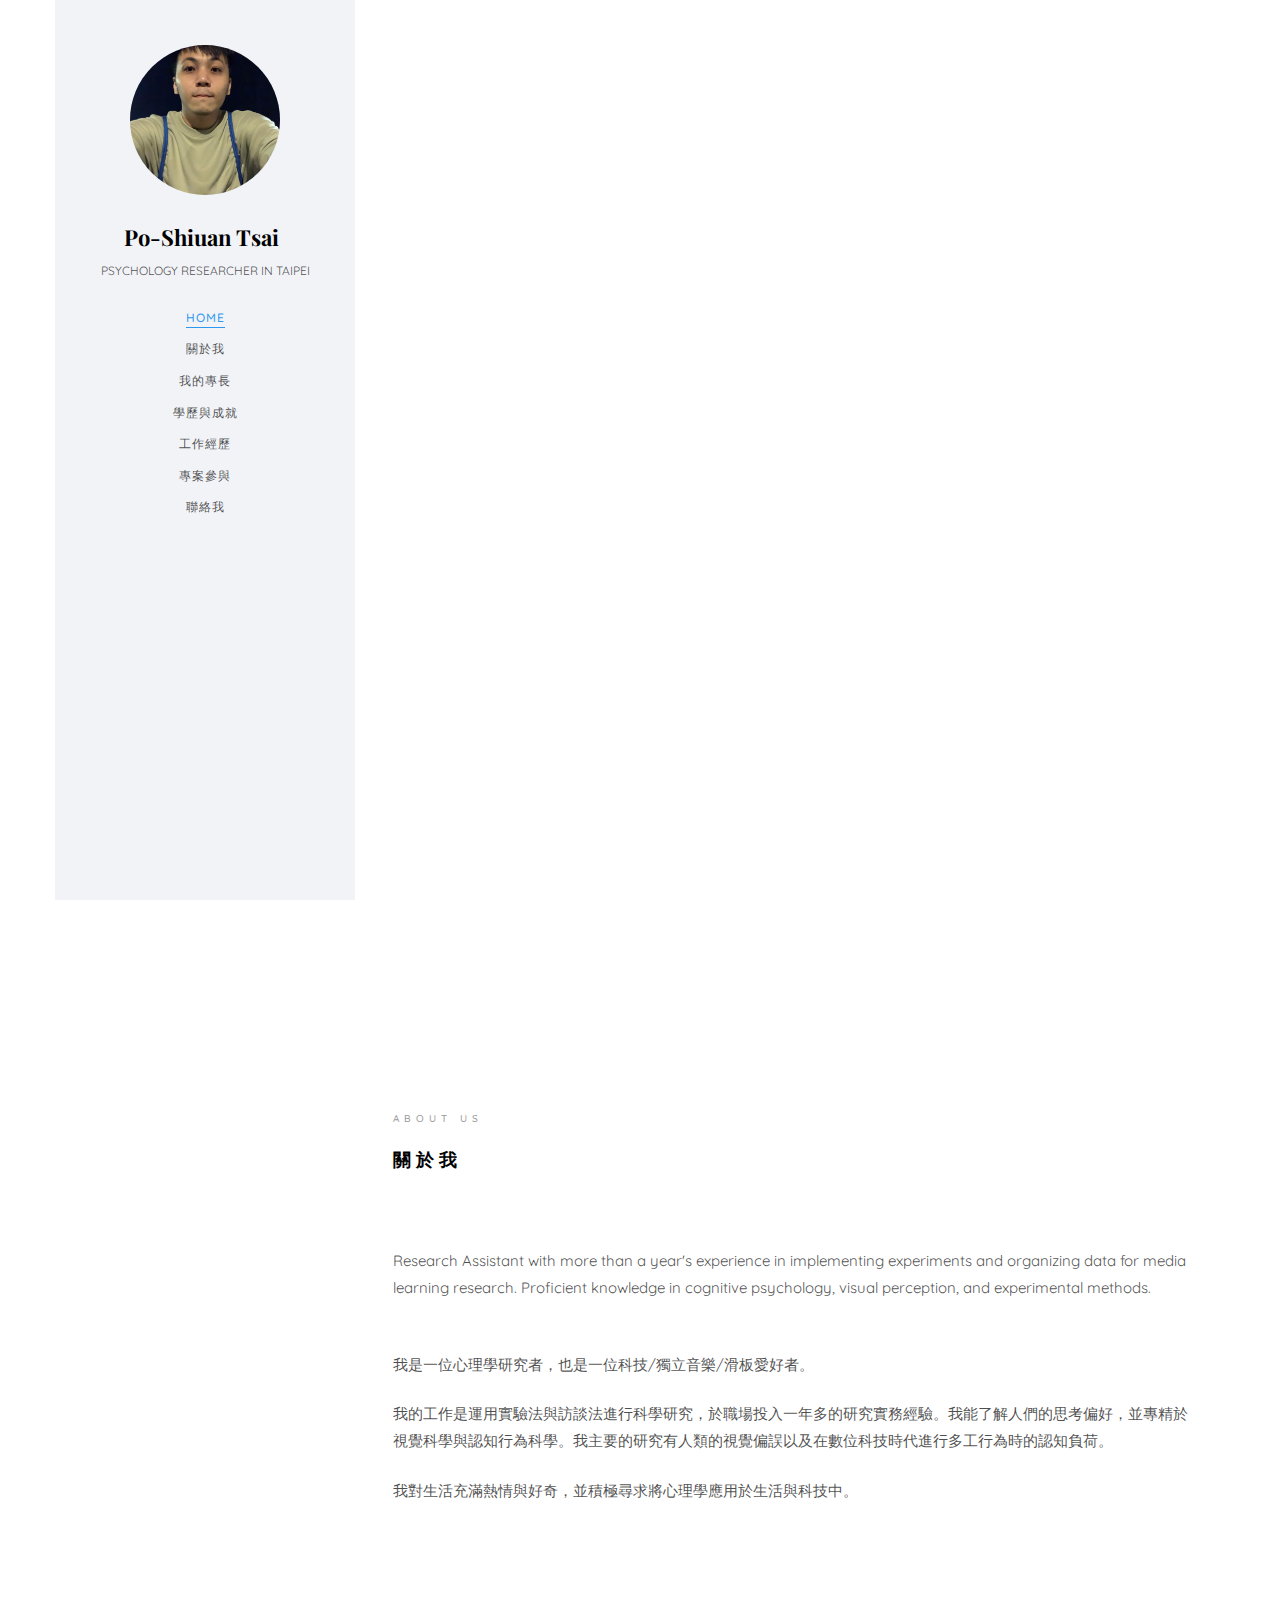
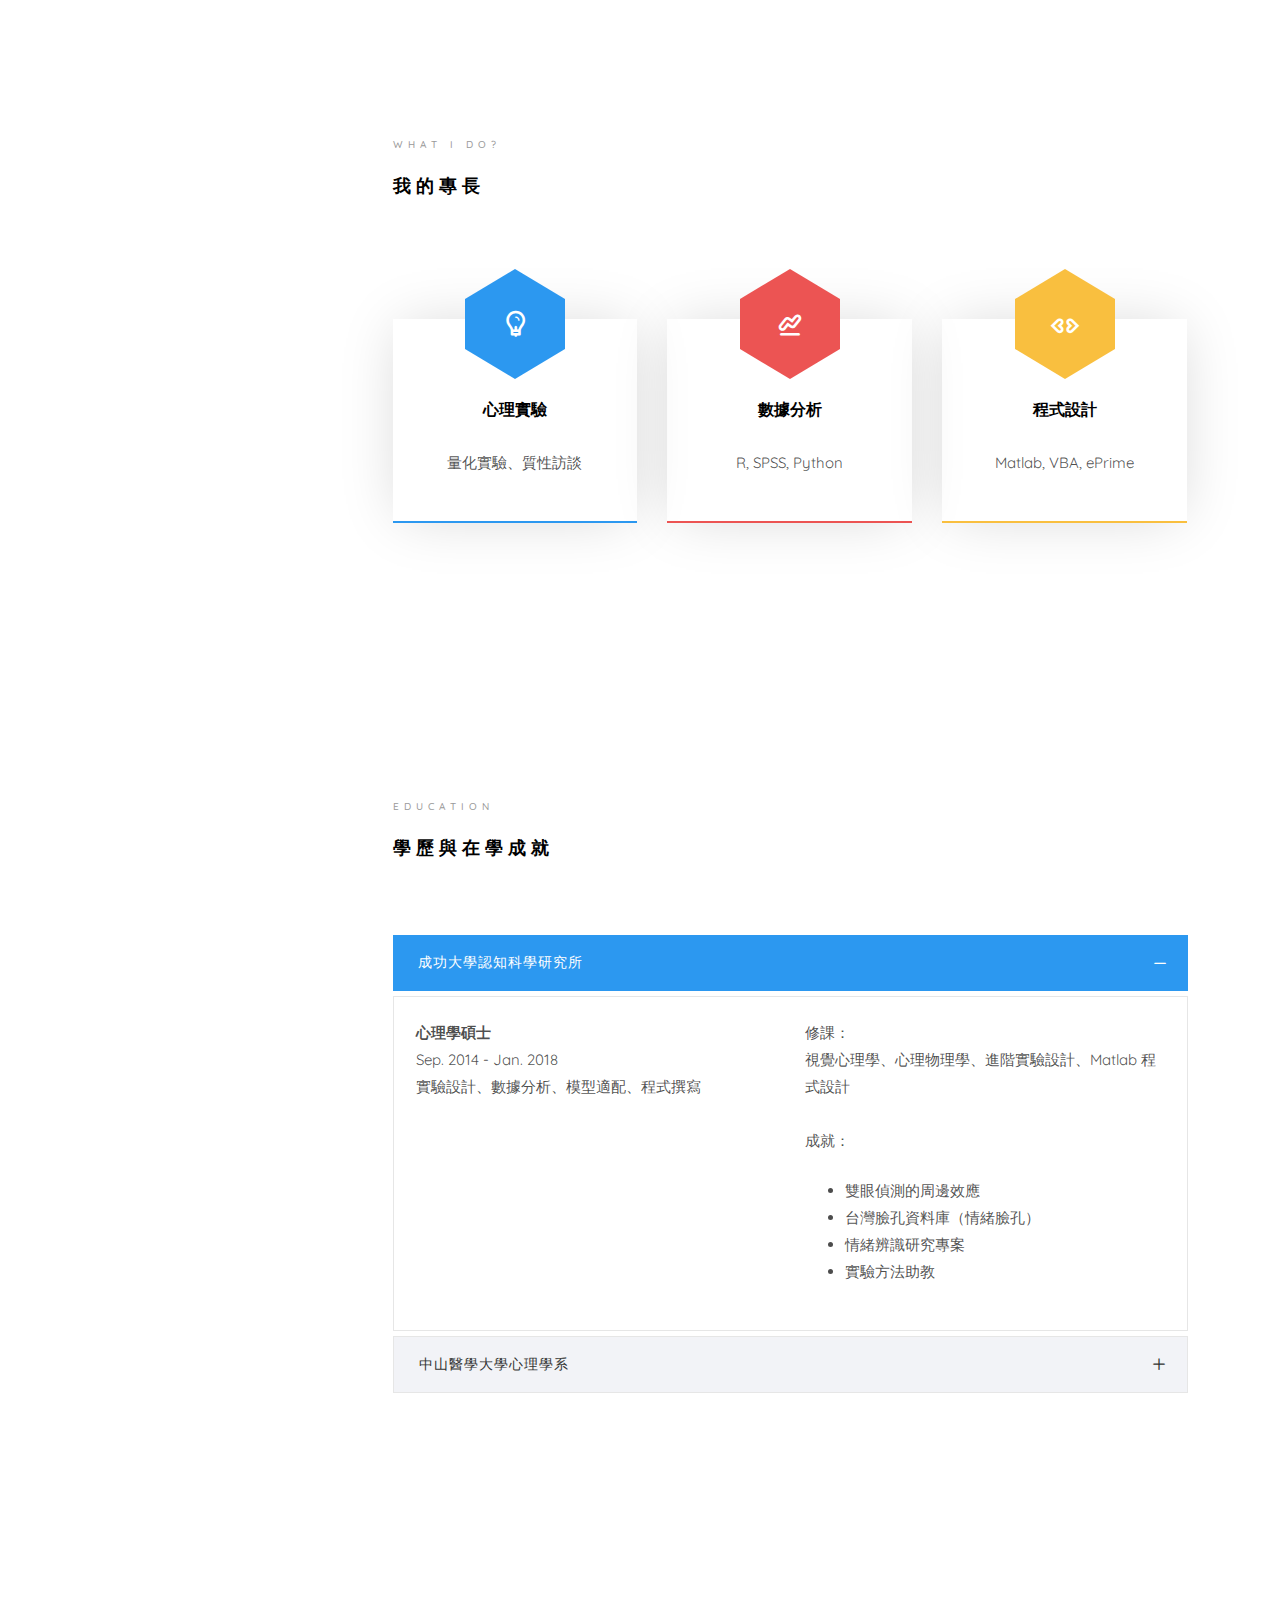
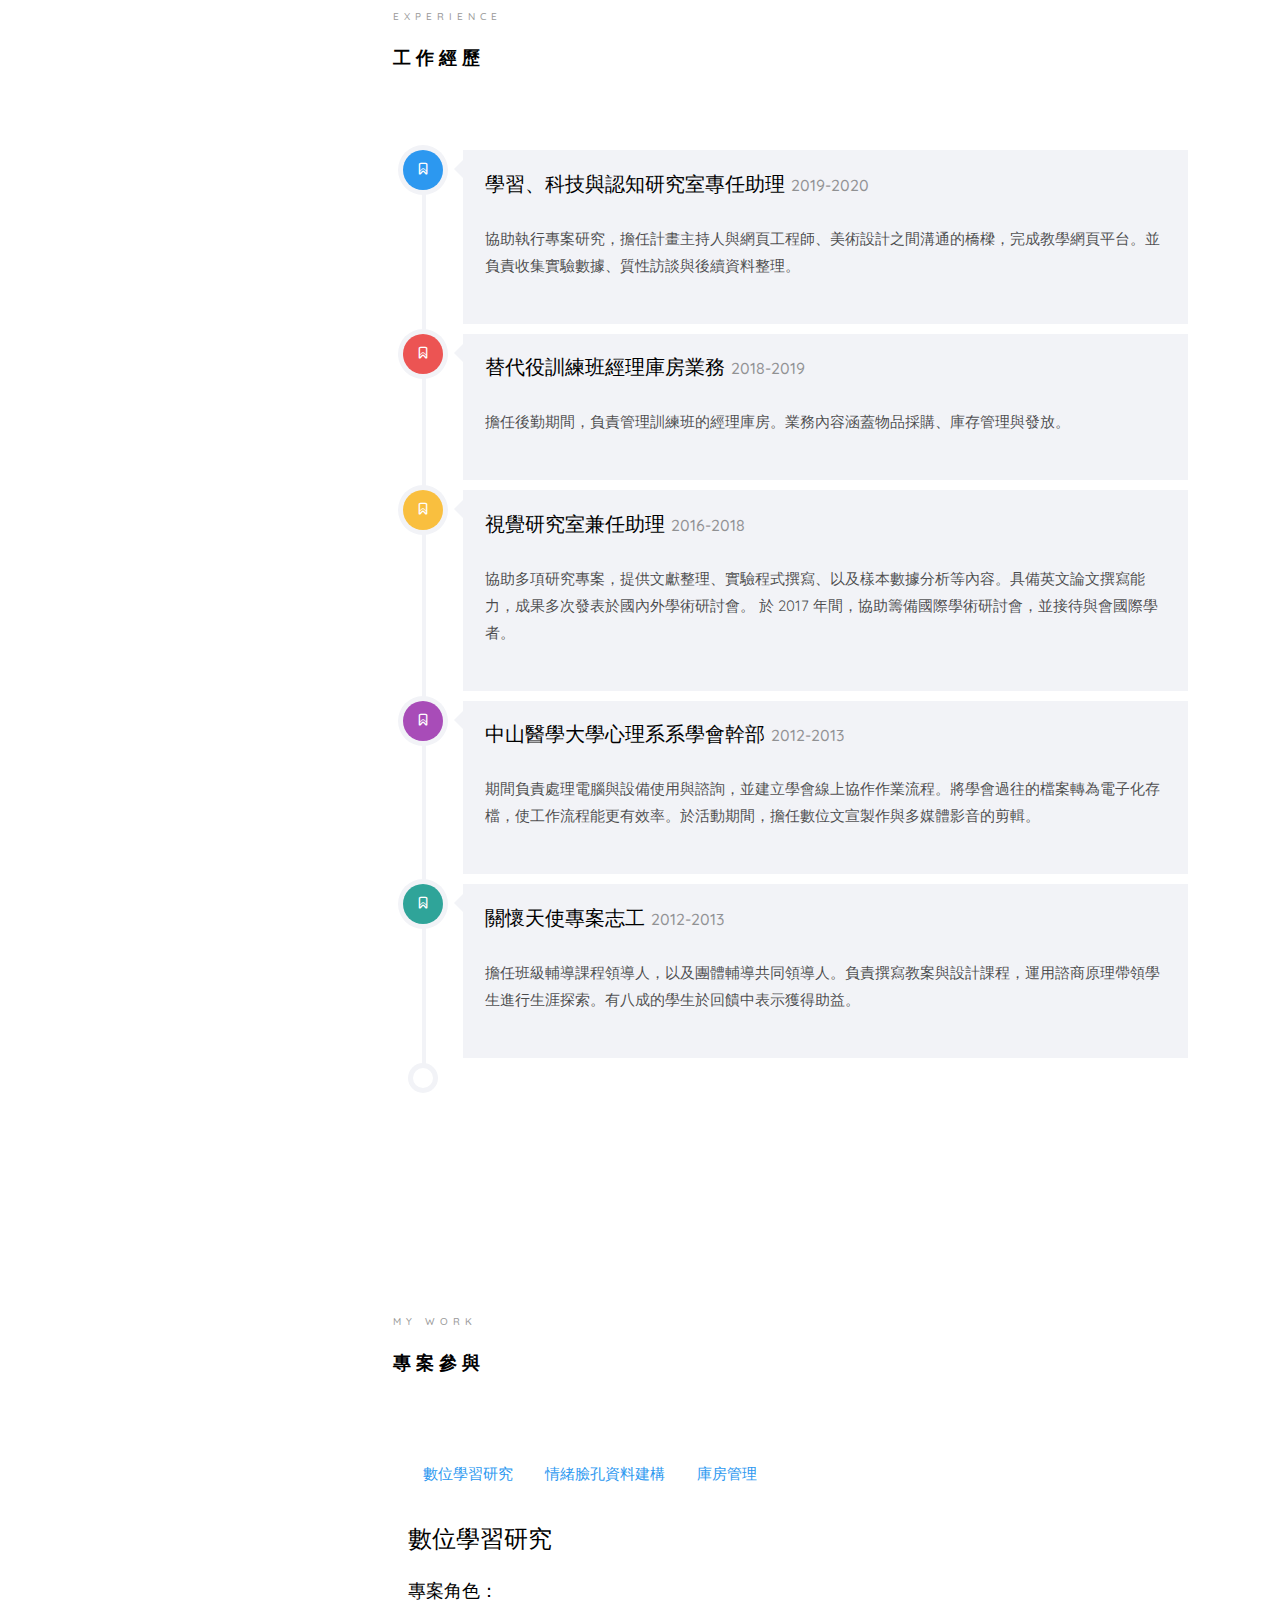
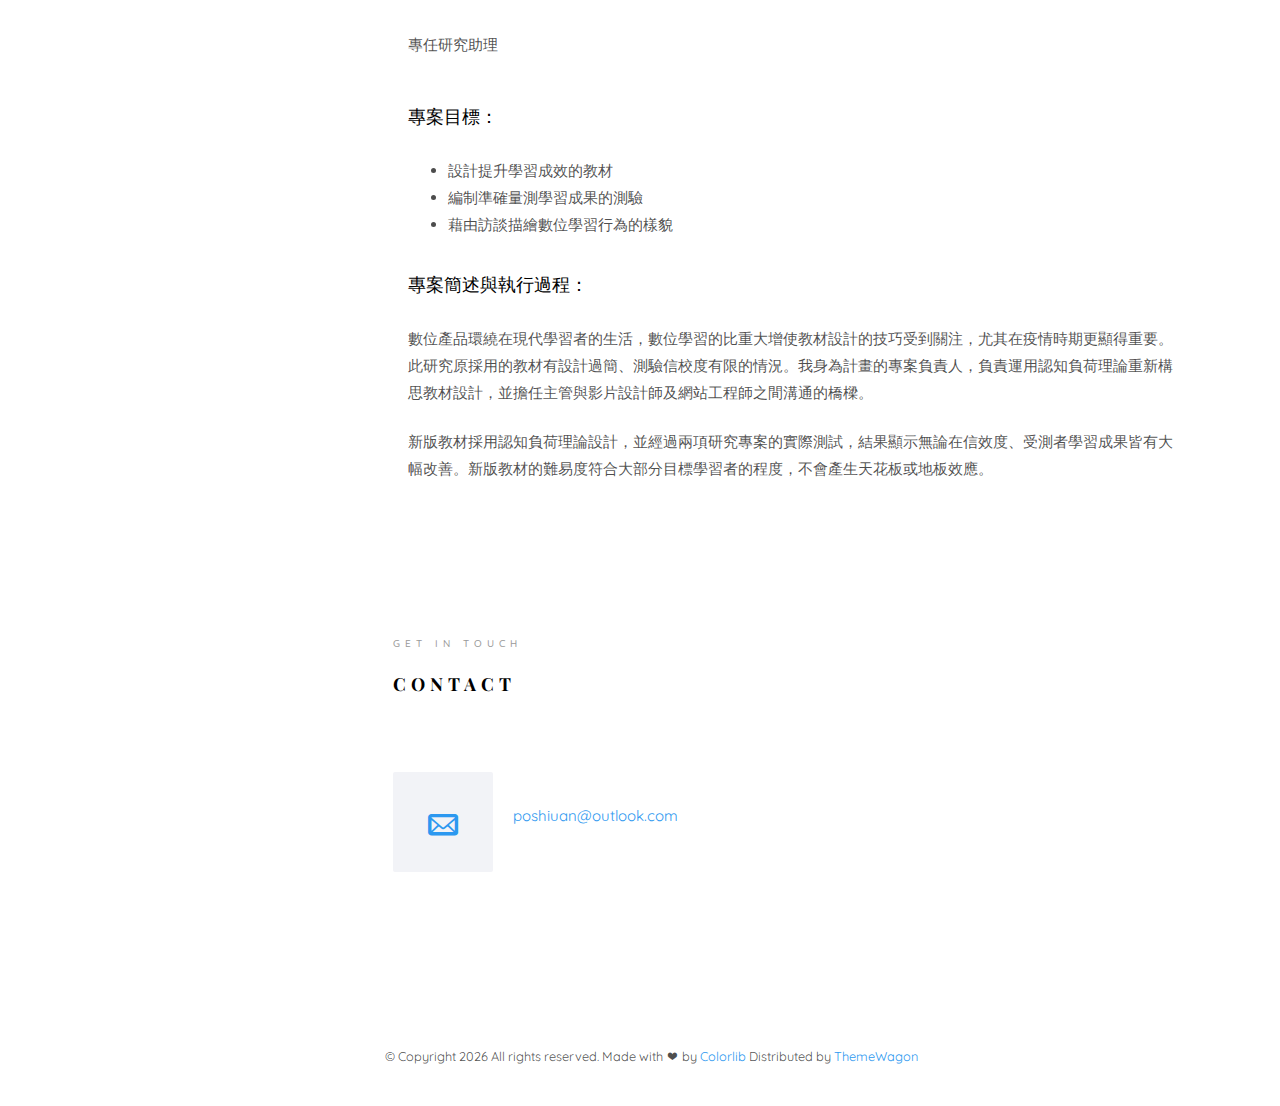
==== commit cdabeaf3: "Update index.html" ====
--- a/index.html
+++ b/index.html
@@ -496,14 +496,9 @@
 									<h2 class="colorlib-heading"><a id="portfolio" style="color:black">專案參與</a></h2>
 								</div>
 							</div>
-							<div class="container-fluid consistent-height">
+							<div class="container-fluid consistent-height col-md-12">
 								<div class="nav nav-pills justify-content-center" data-animate-effect="fadeInLeft">
-									<div class="col-md-12">
-										<!--<ul class="nav nav-pills">
-											<span class="active"><a data-toggle="tab" href="#專案一">數位學習研究</a></span>
-											<span><a data-toggle="tab" href="#專案二">情緒臉孔資料庫建構</a></span>
-											<span><a data-toggle="tab" href="#專案三">庫房管理</a></span>
-										</ul>-->
+									<div>
 										<ul class="nav nav-pills">
 											<li class="nav-item">
 										        <a data-toggle="pill" href="#專案一" class="nav-link active">數位學習研究</a>
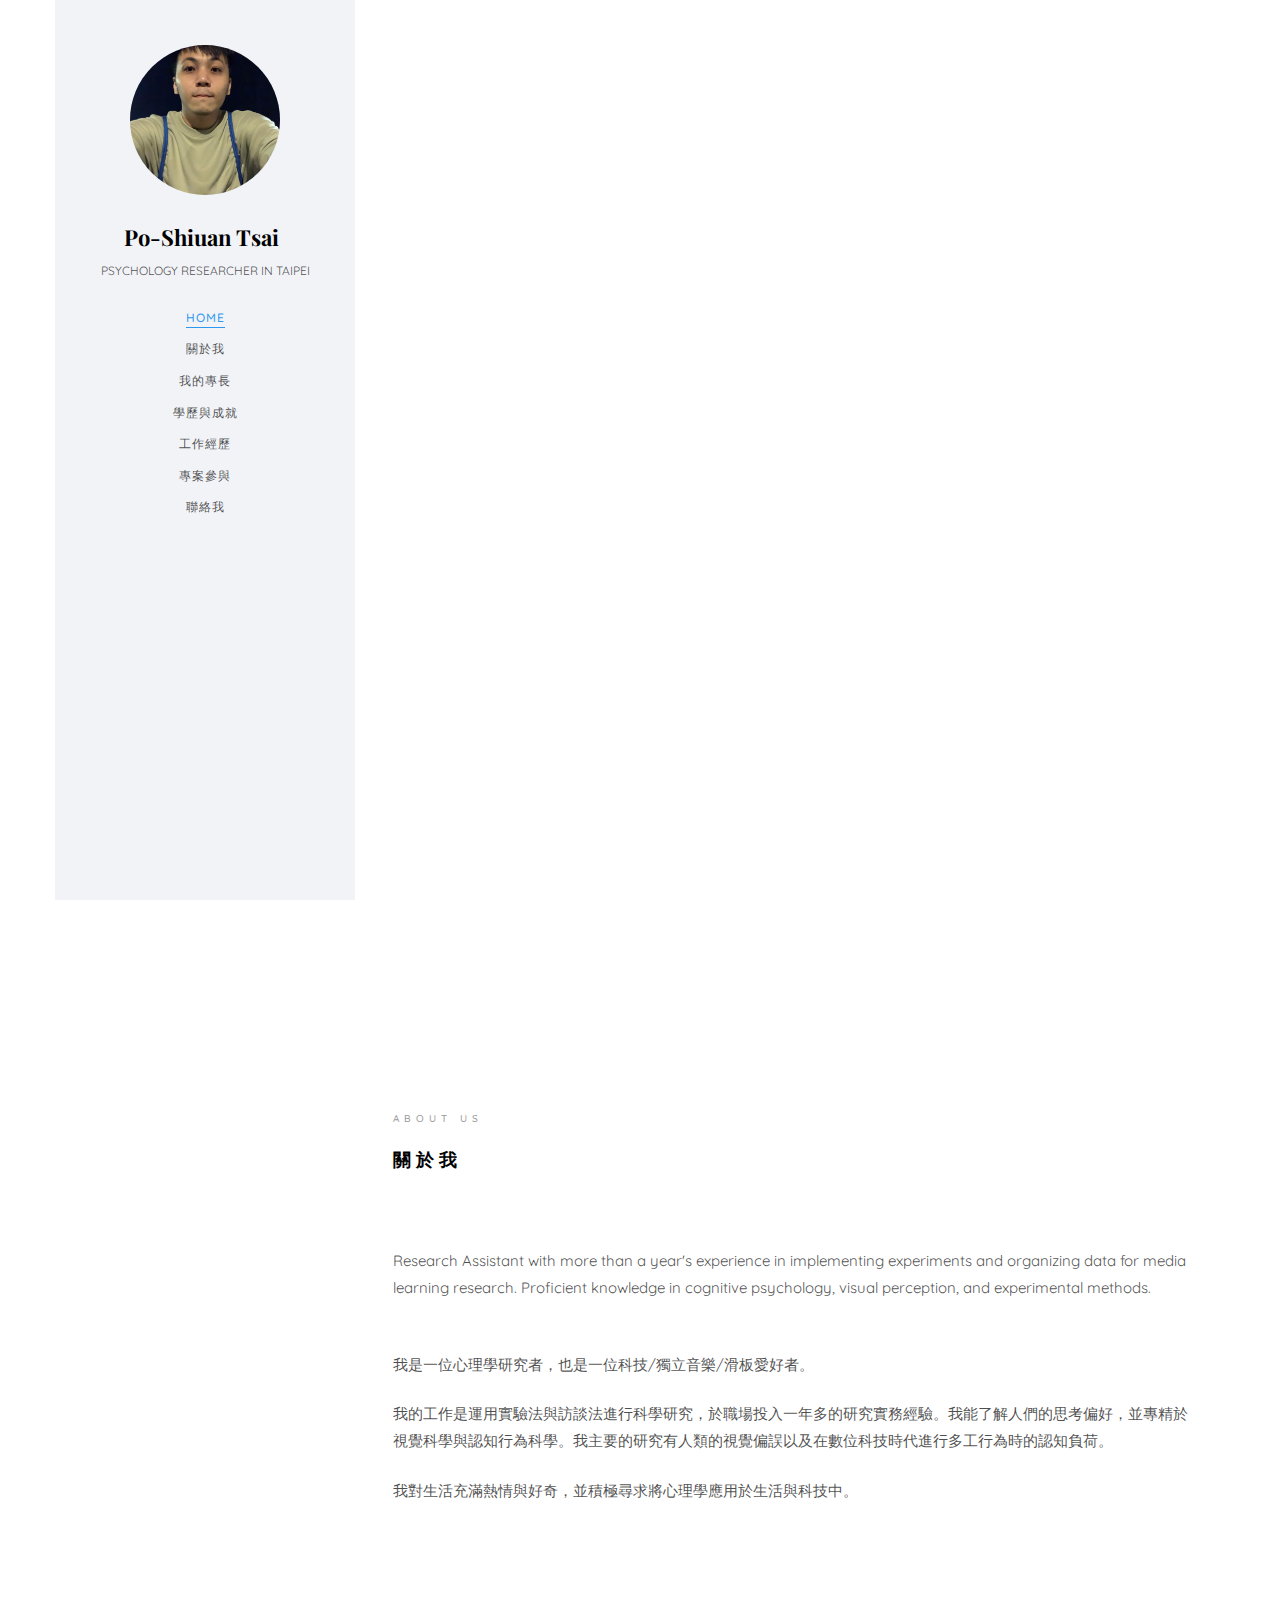
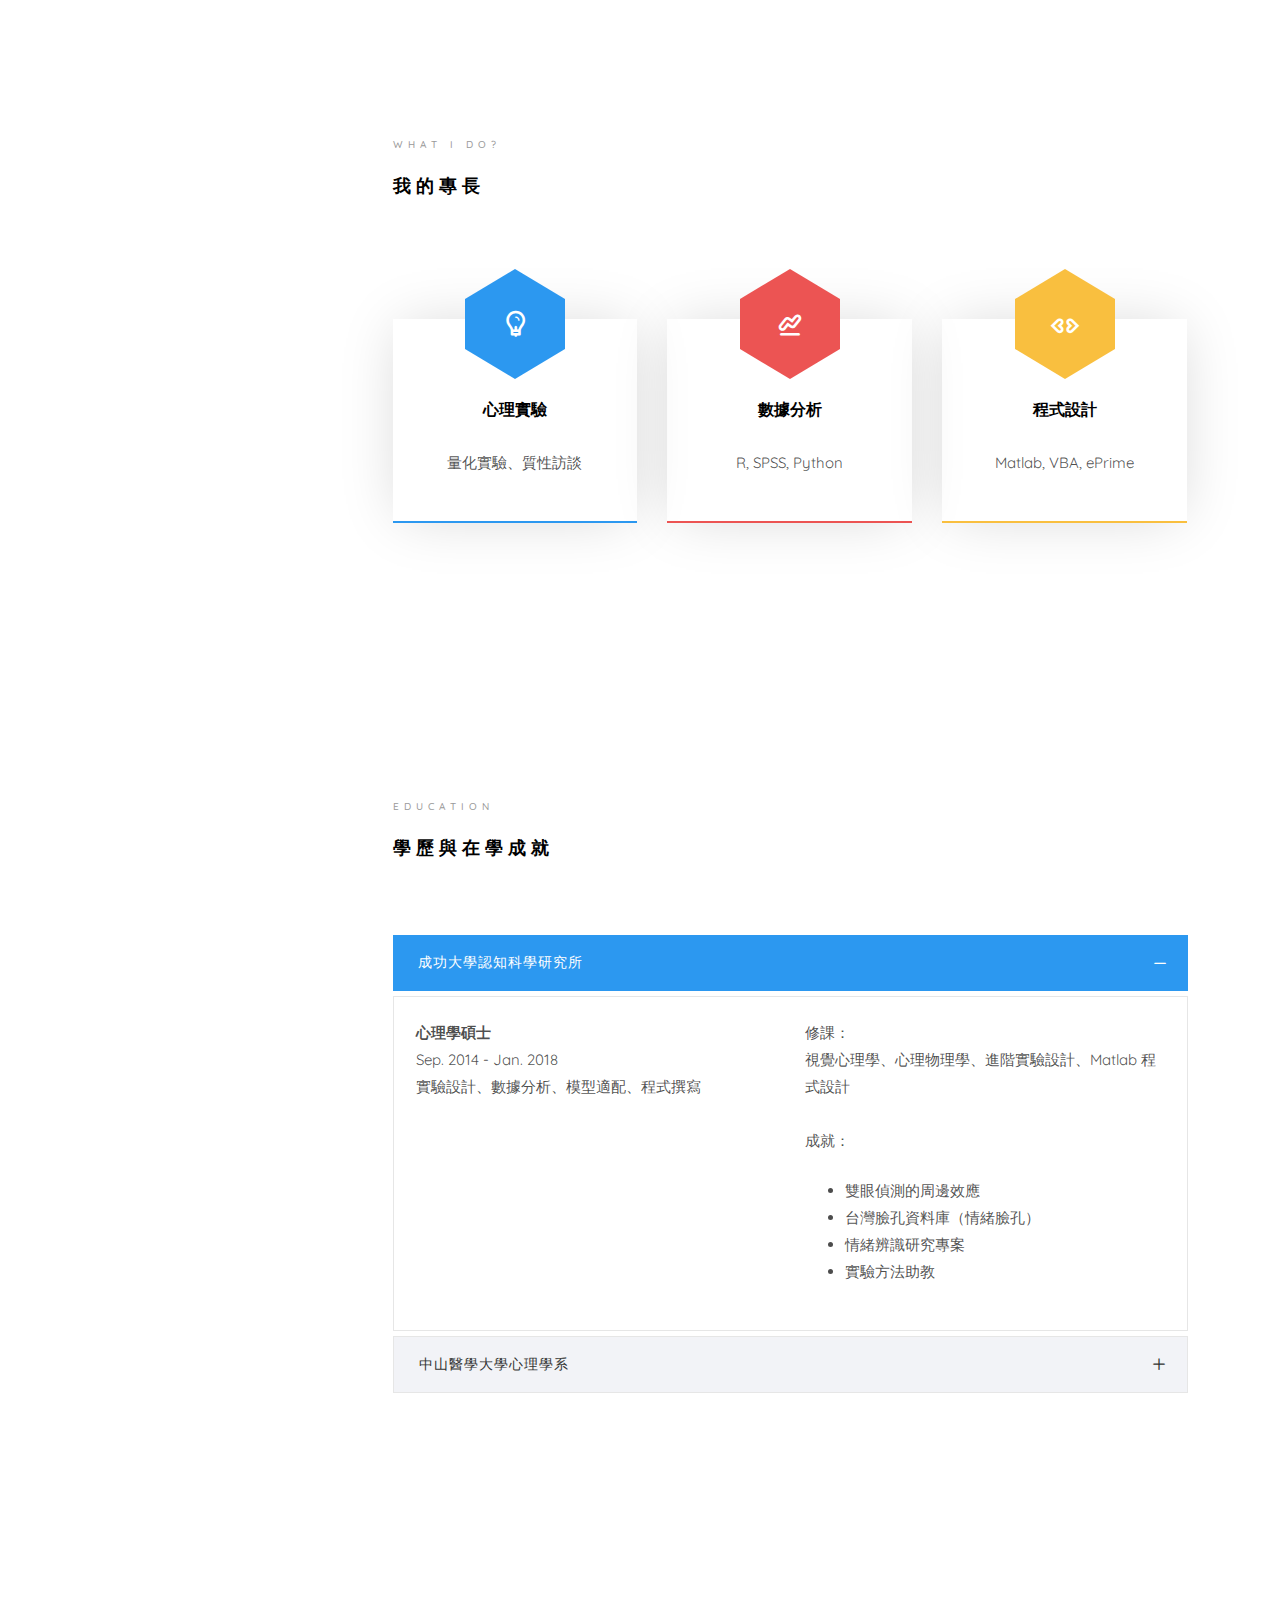
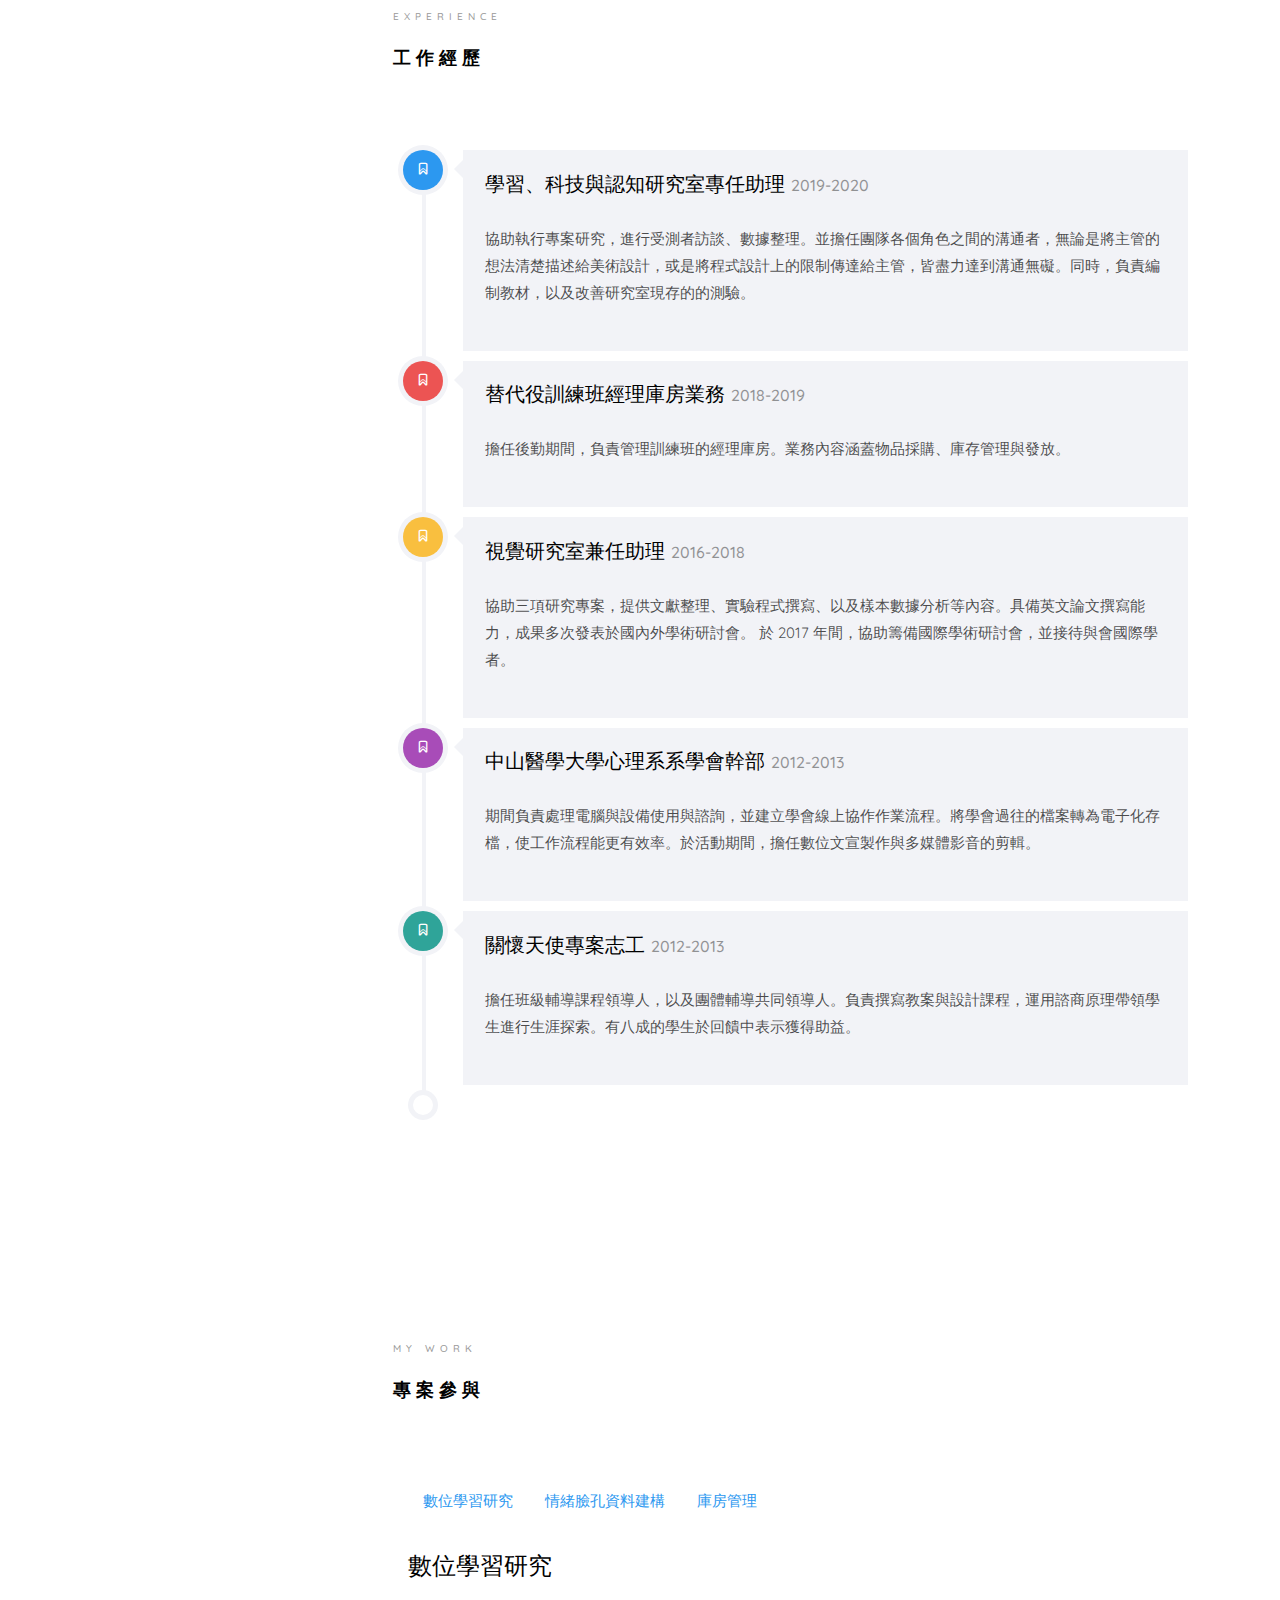
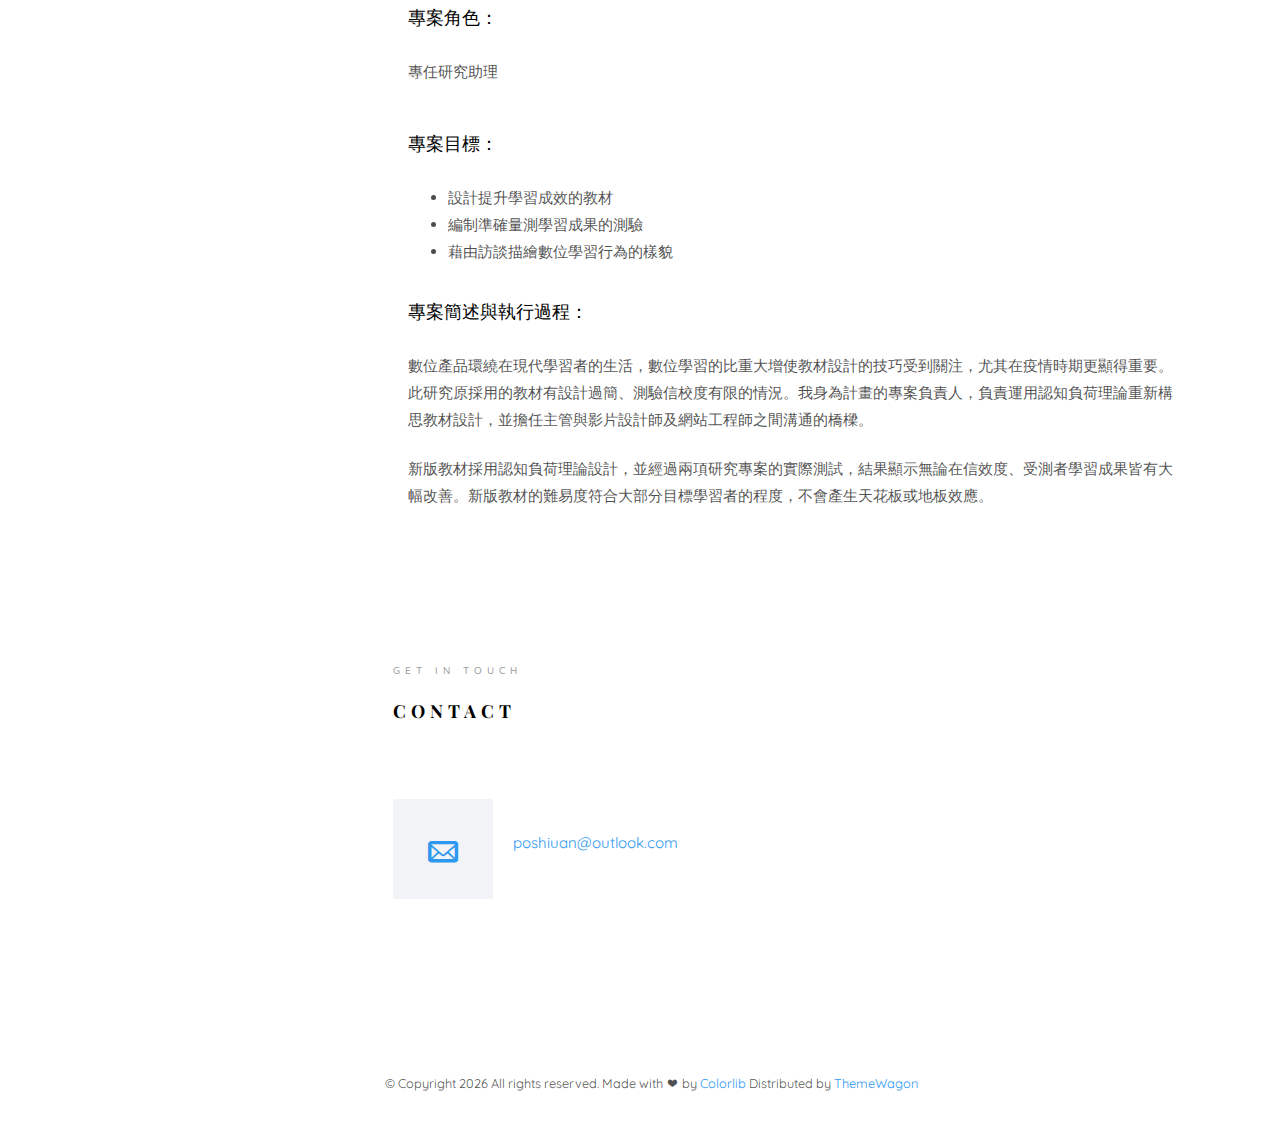
==== commit e828f65f: "Update work experience" ====
--- a/index.html
+++ b/index.html
@@ -89,7 +89,7 @@
 							   				<div class="slider-text-inner js-fullheight">
 							   					<div class="desc">
 								   					<h1>Hi! <br>我是博亘</h1>
-														<p><a class="btn btn-primary btn-learn">Download CV <i class="icon-download4"></i></a></p>
+														<p><a class="btn btn-primary btn-learn" href="https://github.com/PS-Tsai/ps-tsai.github.io/raw/main/files/Tsai%20Po-Shiuan%20CV.pdf" style="color:black">Download CV <i class="icon-download4"></i></a></p>
 													</div>
 							   				</div>
 							   			</div>
@@ -400,7 +400,7 @@
 							                  		<span>2019-2020</span>
 							                  	</h2>
 							                  	<p>
-							                  		協助執行專案研究，擔任計畫主持人與網頁工程師、美術設計之間溝通的橋樑，完成教學網頁平台。並負責收集實驗數據、質性訪談與後續資料整理。
+							                  		協助執行專案研究，進行受測者訪談、數據整理。並擔任團隊各個角色之間的溝通者，無論是將主管的想法清楚描述給美術設計，或是將程式設計上的限制傳達給主管，皆盡力達到溝通無礙。同時，負責編制教材，以及改善研究室現存的的測驗。
 							                  	</p>
 							               </div>
 							            </div>
@@ -435,7 +435,7 @@
 							               			<span>2016-2018</span>
 							               		</h2>
 							                  	<p>
-							                  		協助多項研究專案，提供文獻整理、實驗程式撰寫、以及樣本數據分析等內容。具備英文論文撰寫能力，成果多次發表於國內外學術研討會。
+							                  		協助三項研究專案，提供文獻整理、實驗程式撰寫、以及樣本數據分析等內容。具備英文論文撰寫能力，成果多次發表於國內外學術研討會。
 							                  		於 2017 年間，協助籌備國際學術研討會，並接待與會國際學者。
 							                  	</p>
 							               </div>
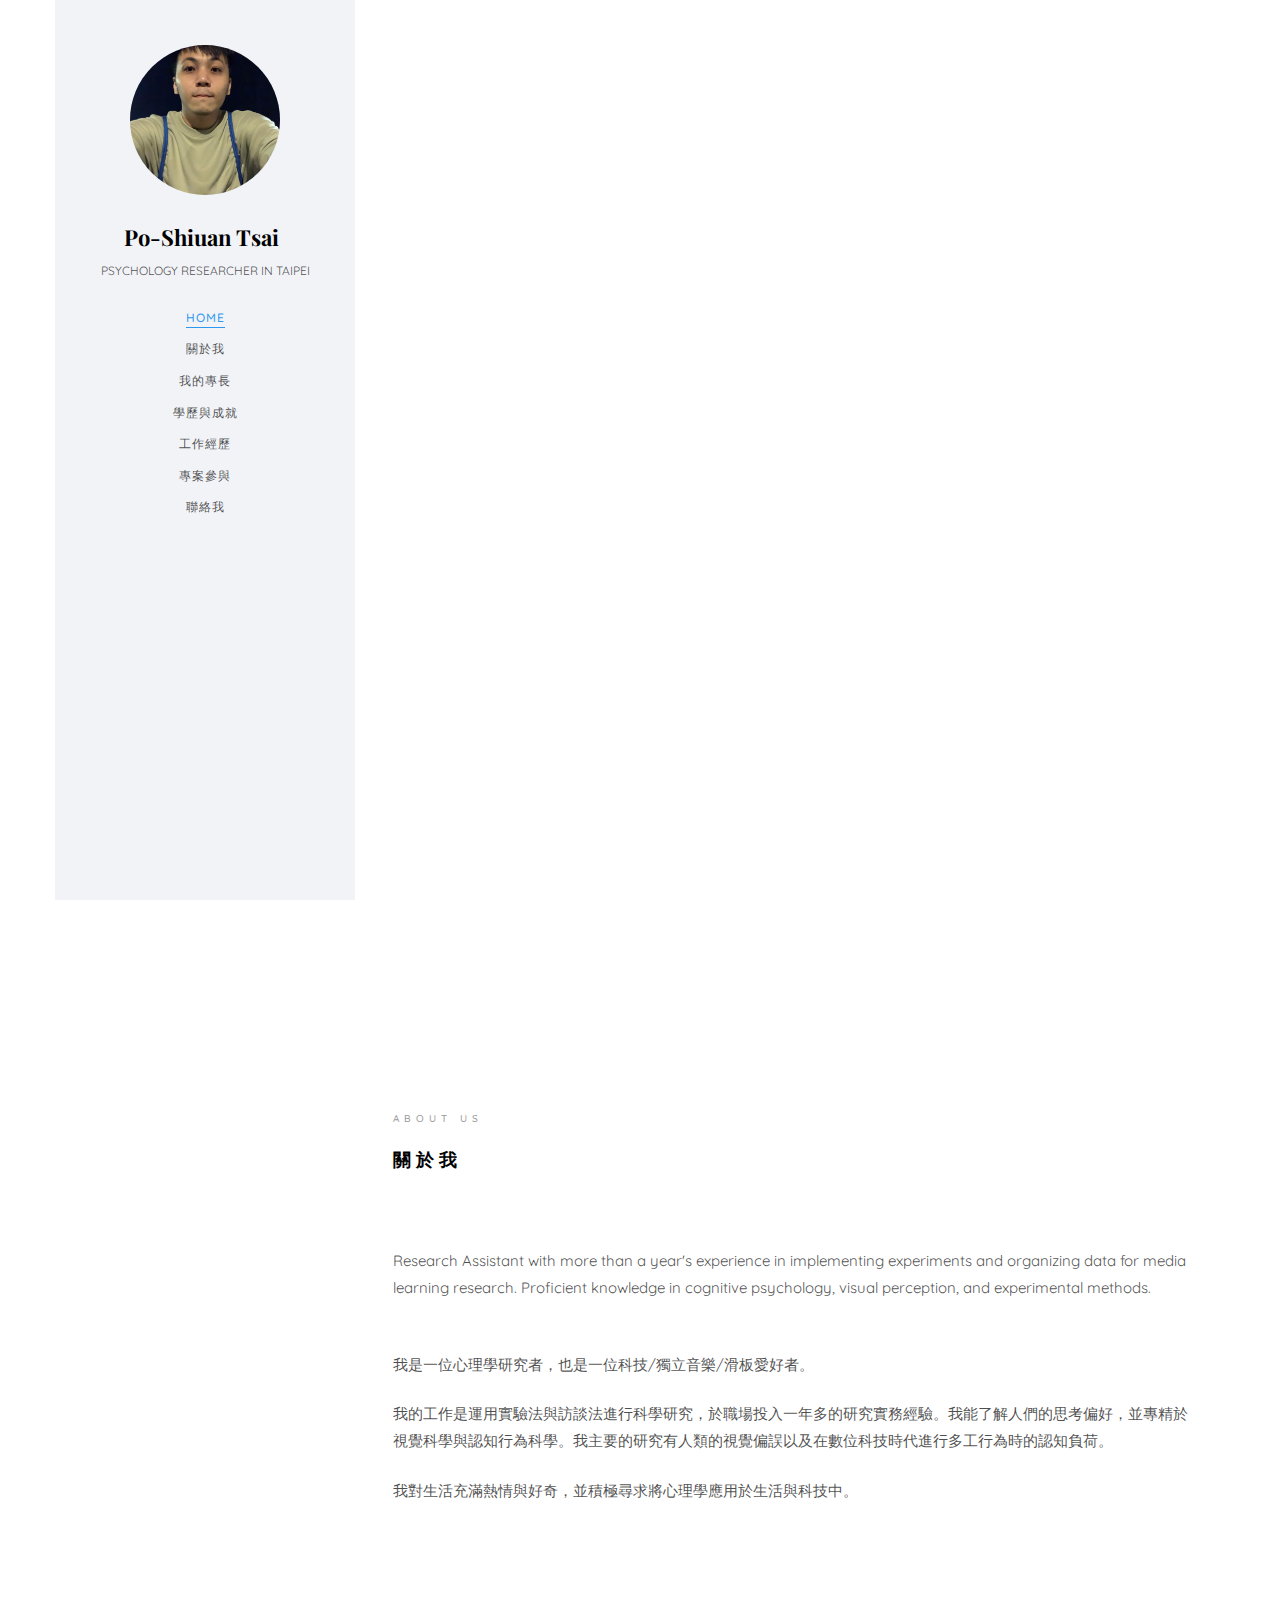
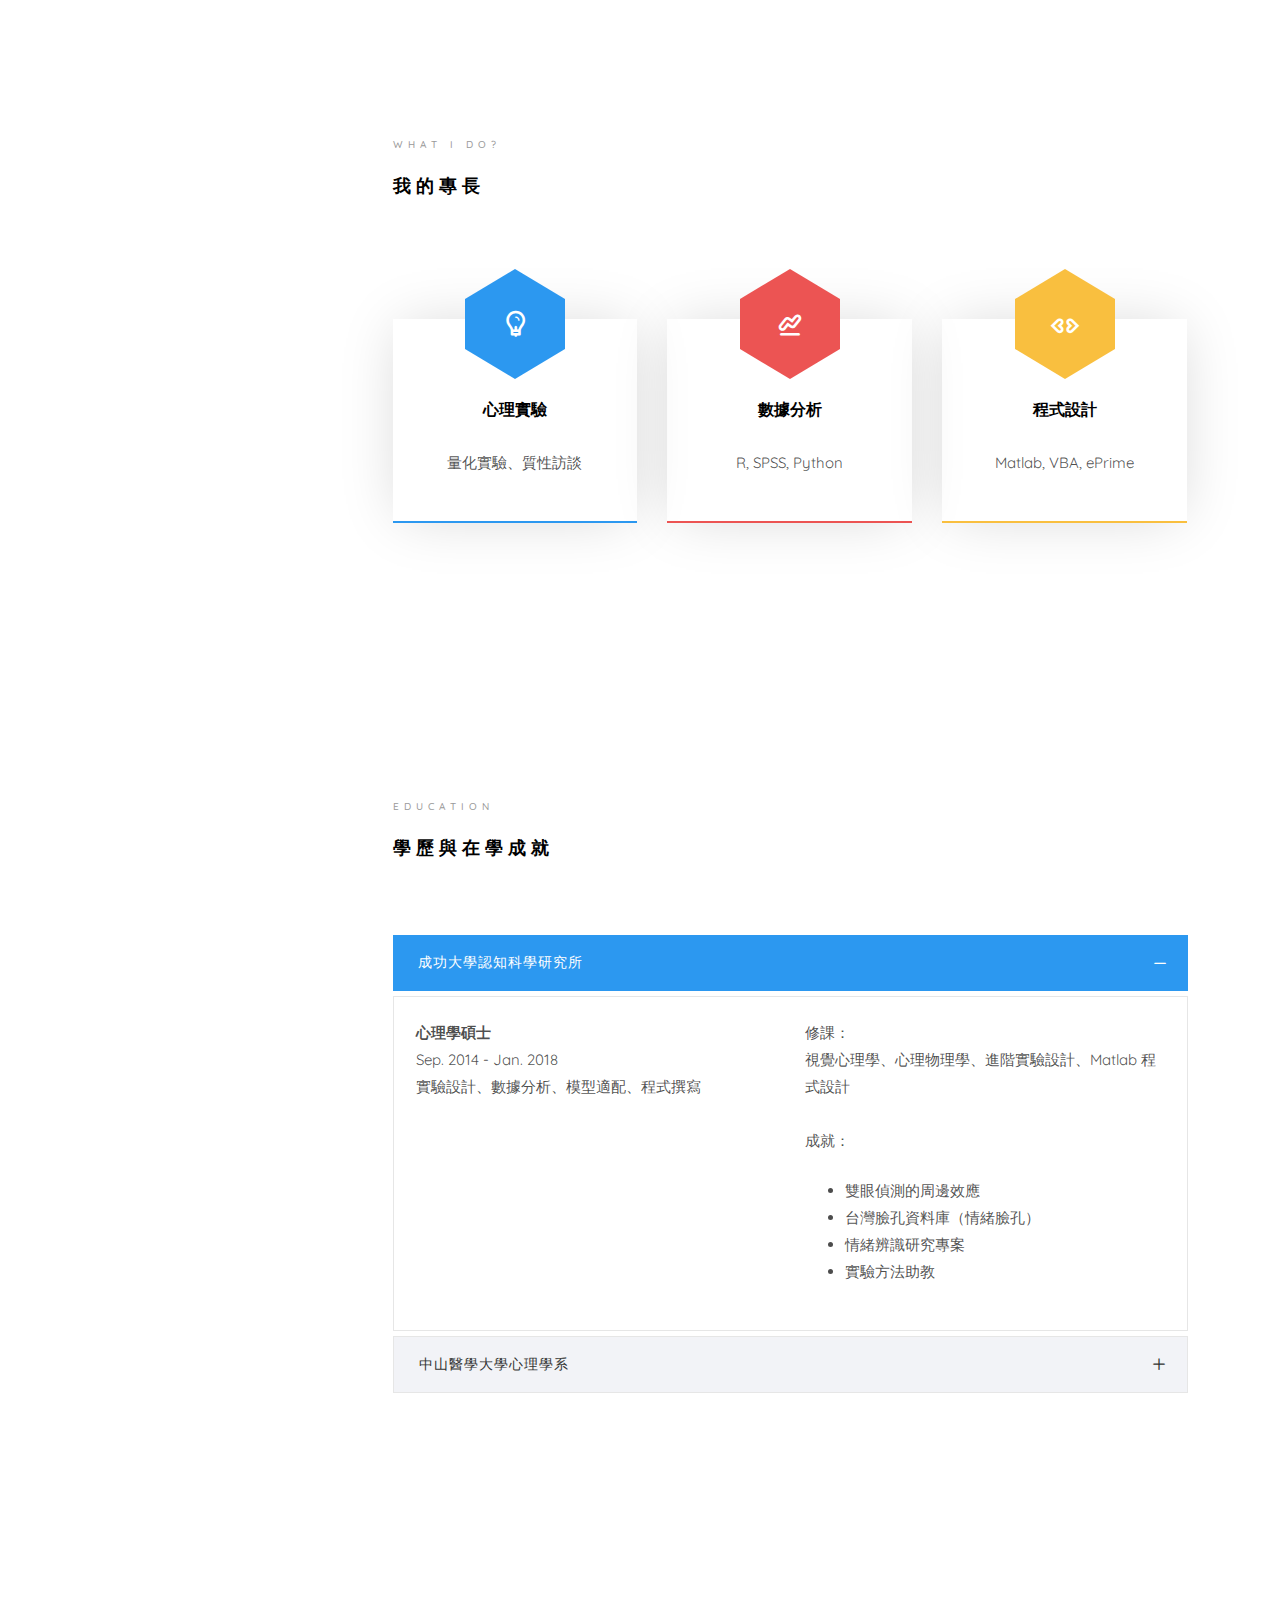
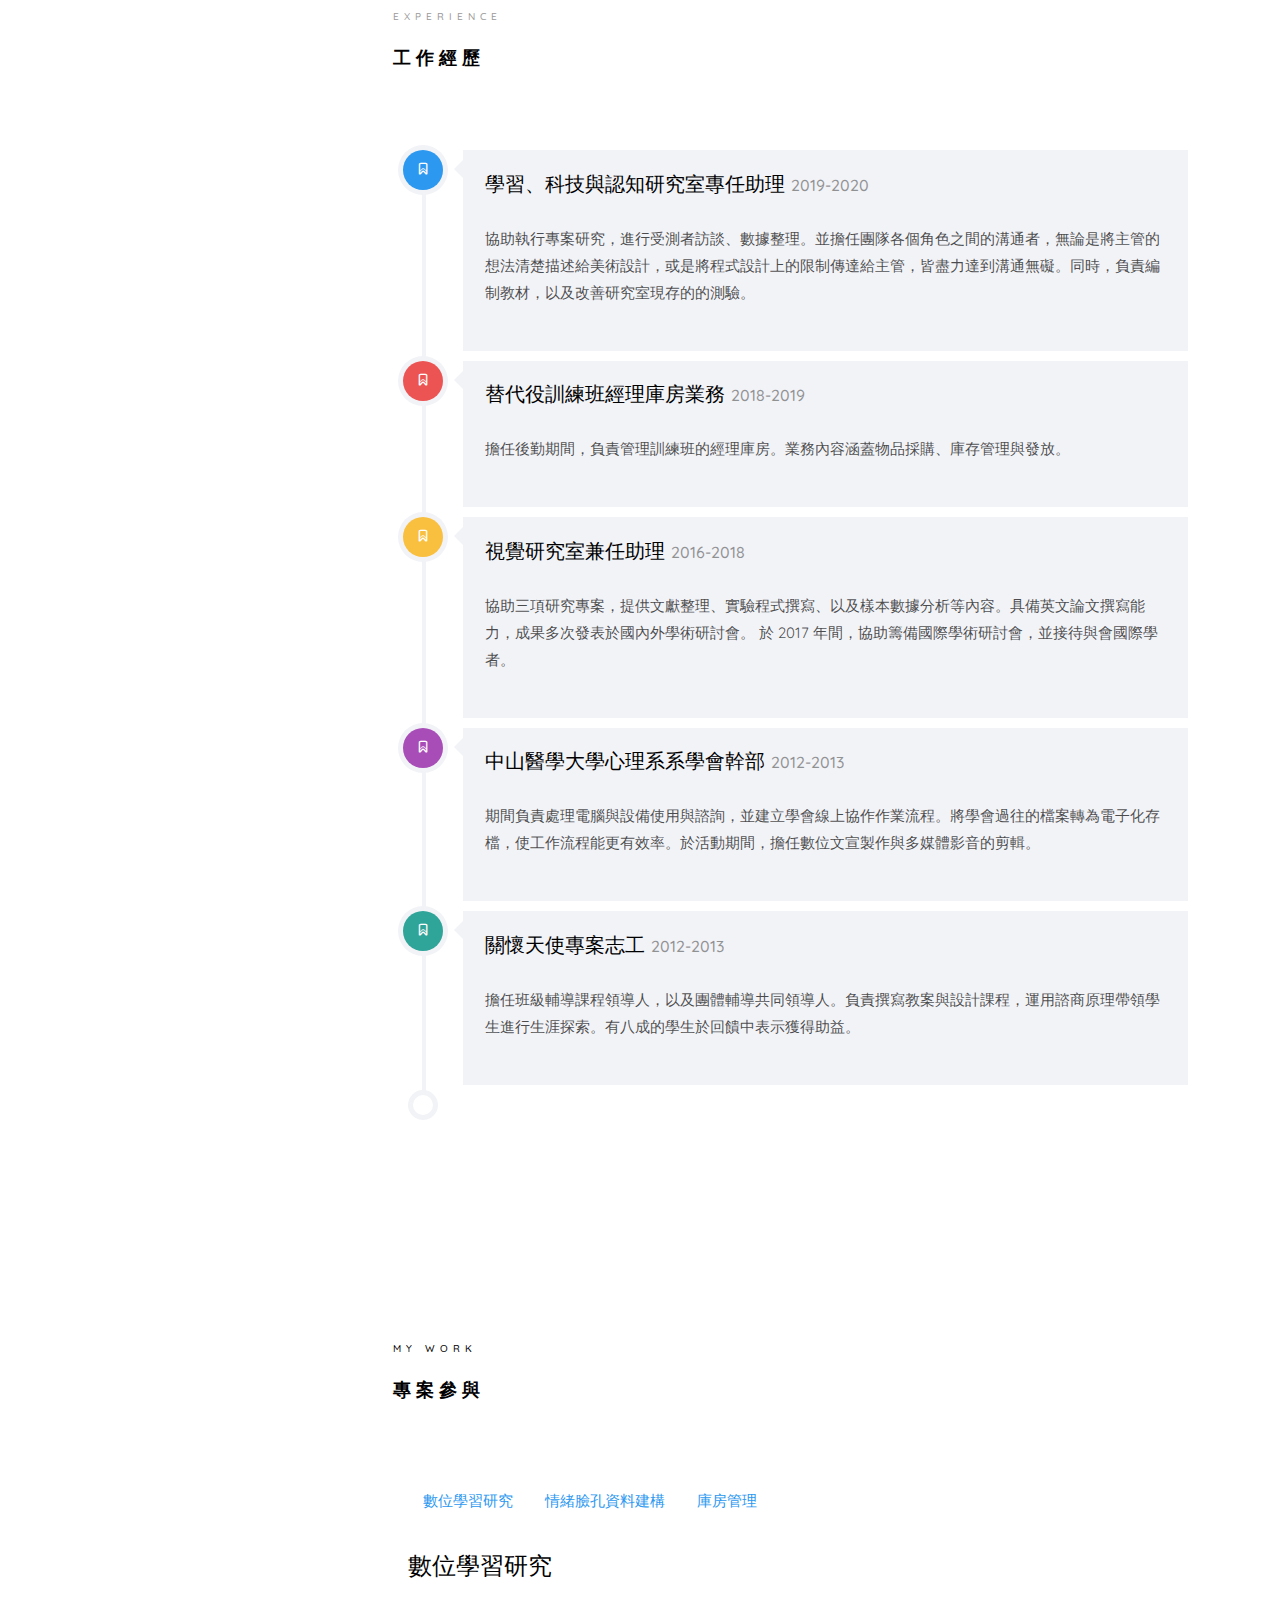
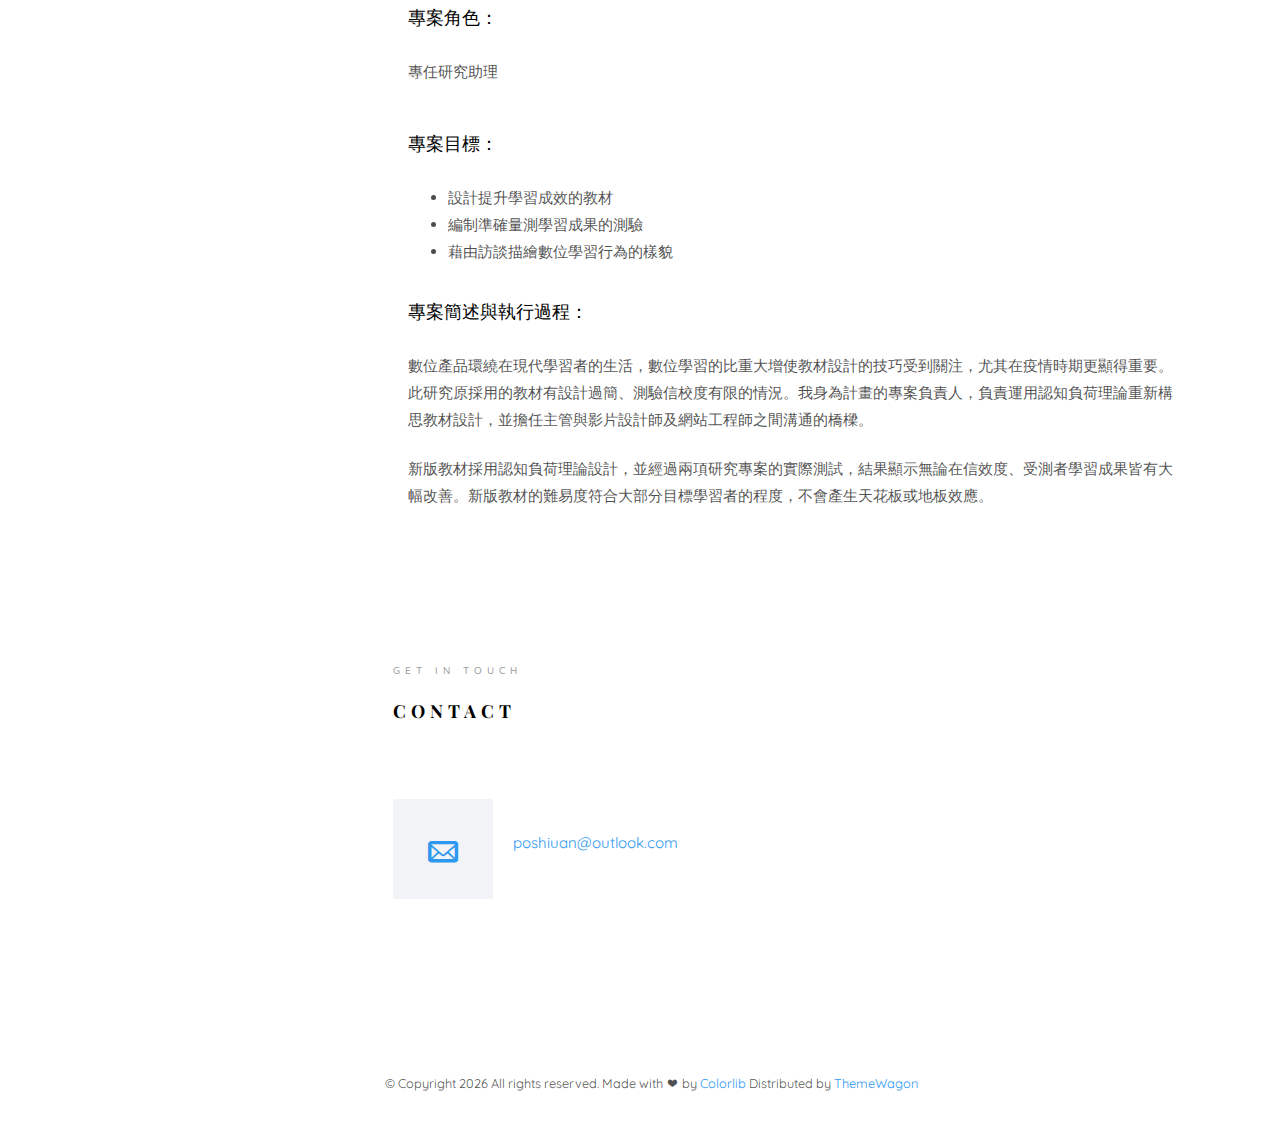
==== commit ed1c1e91: "Update index.html" ====
--- a/index.html
+++ b/index.html
@@ -492,8 +492,8 @@
 						<div class="colorlib-narrow-content">
 							<div class="row"><!--標題-->
 								<div class="col-md-6 col-md-offset-3 col-md-pull-3" data-animate-effect="fadeInLeft">
-									<span class="heading-meta">My Work</span>
-									<h2 class="colorlib-heading"><a id="portfolio" style="color:black">專案參與</a></h2>
+									<span class="heading-meta"><a id="portfolio" style="color:black">My Work</a></span>
+									<h2 class="colorlib-heading">專案參與</h2>
 								</div>
 							</div>
 							<div class="container-fluid consistent-height col-md-12">
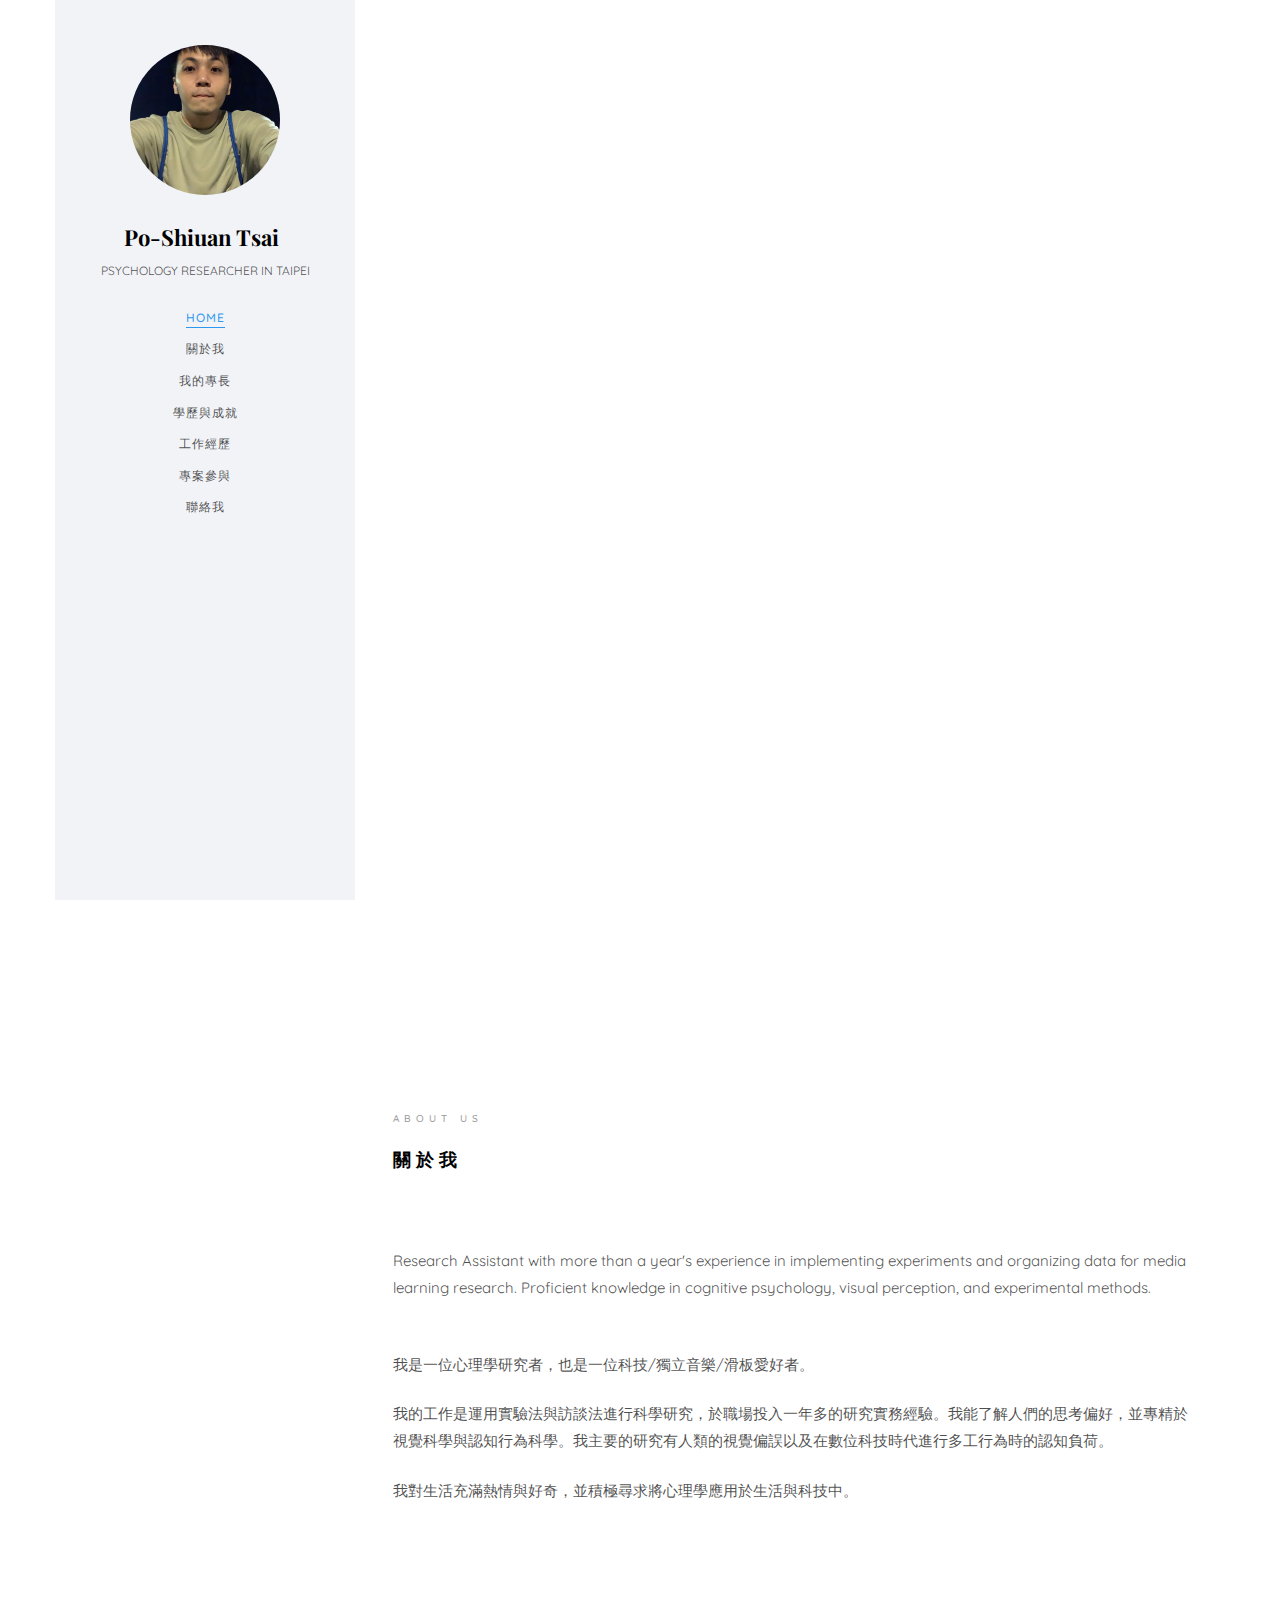
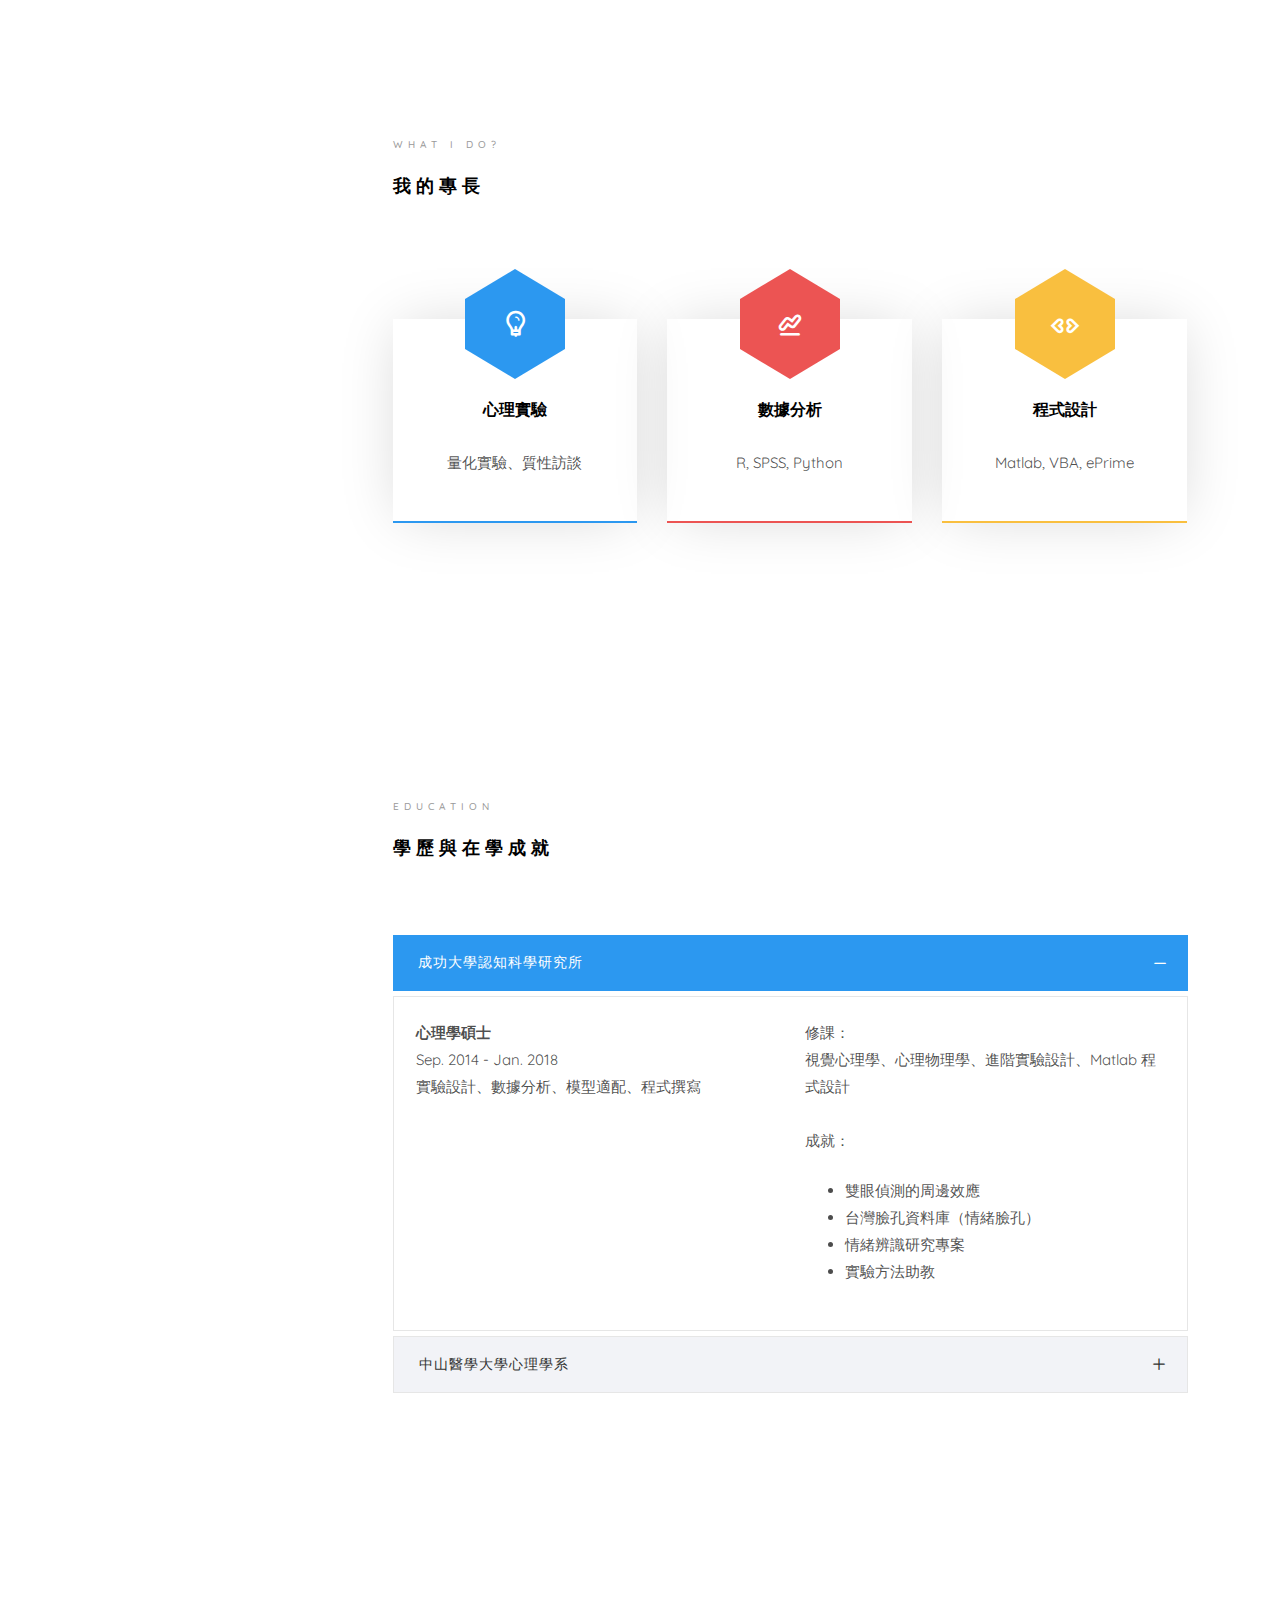
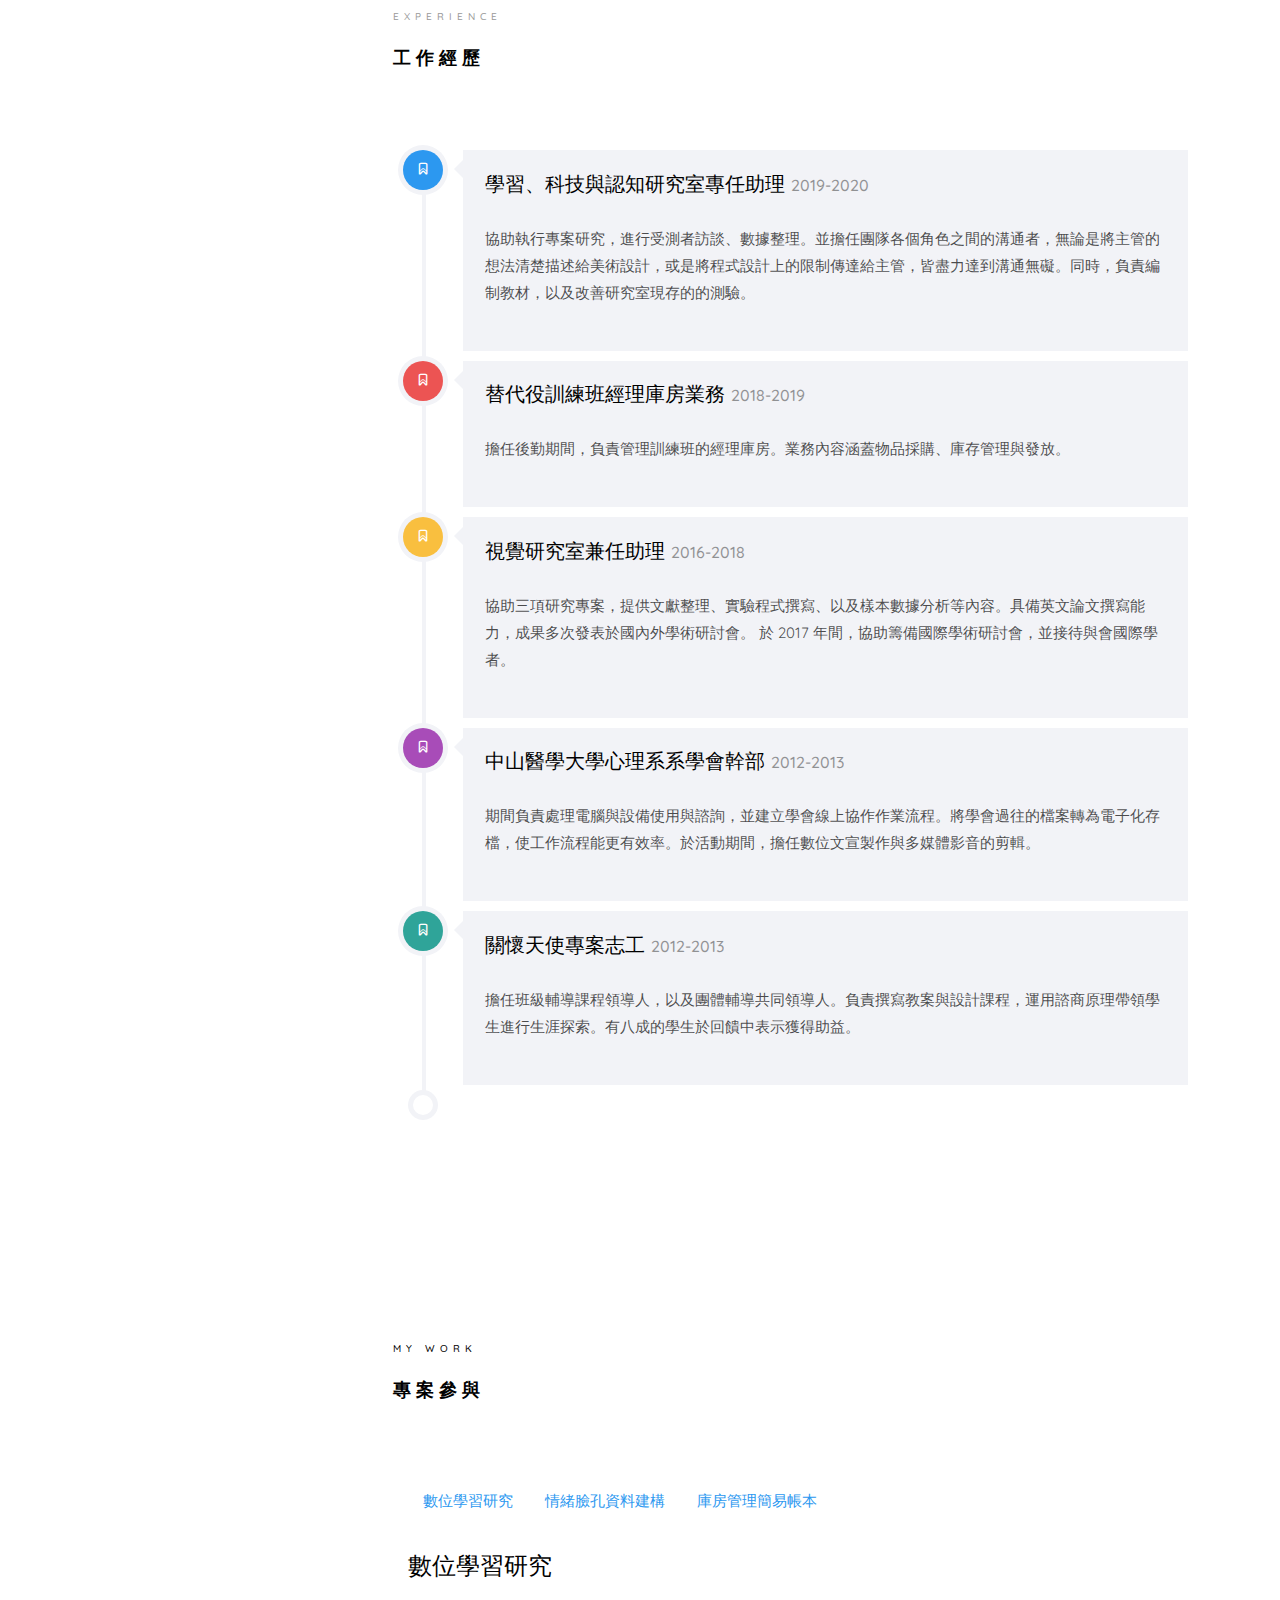
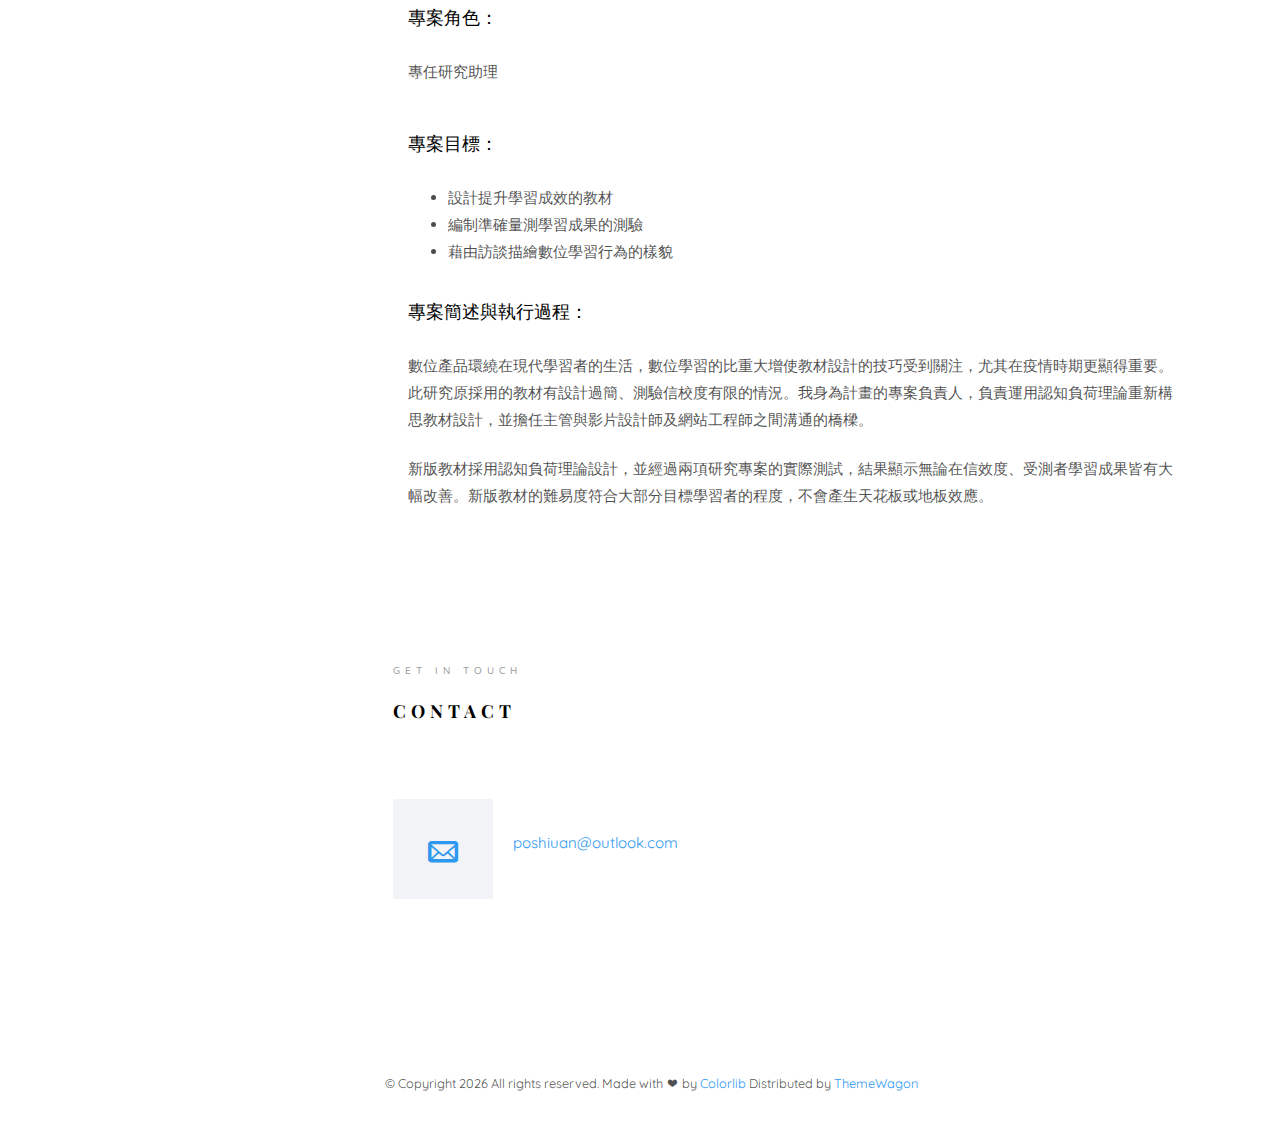
==== commit efa12bc4: "Update index.html" ====
--- a/index.html
+++ b/index.html
@@ -507,7 +507,7 @@
 										        <a data-toggle="pill" href="#專案二" class="nav-link">情緒臉孔資料建構</a>
 										    </li>
 										    <li class="nav-item">
-										        <a data-toggle="pill" href="#專案三" class="nav-link">庫房管理</a>
+										        <a data-toggle="pill" href="#專案三" class="nav-link">庫房管理簡易帳本</a>
 										    </li>
 										</ul>
 									</div>
@@ -546,7 +546,7 @@
 											</ul>
 									</div>
 									<div id="專案三" class="tab-pane fade">
-											<h3>庫房管理</h3>
+											<h3>庫房管理簡易帳本</h3>
 											<h4>專案角色：</h4>
 											<p>勤務役男</p>
 											<h4>專案目標：</h4>
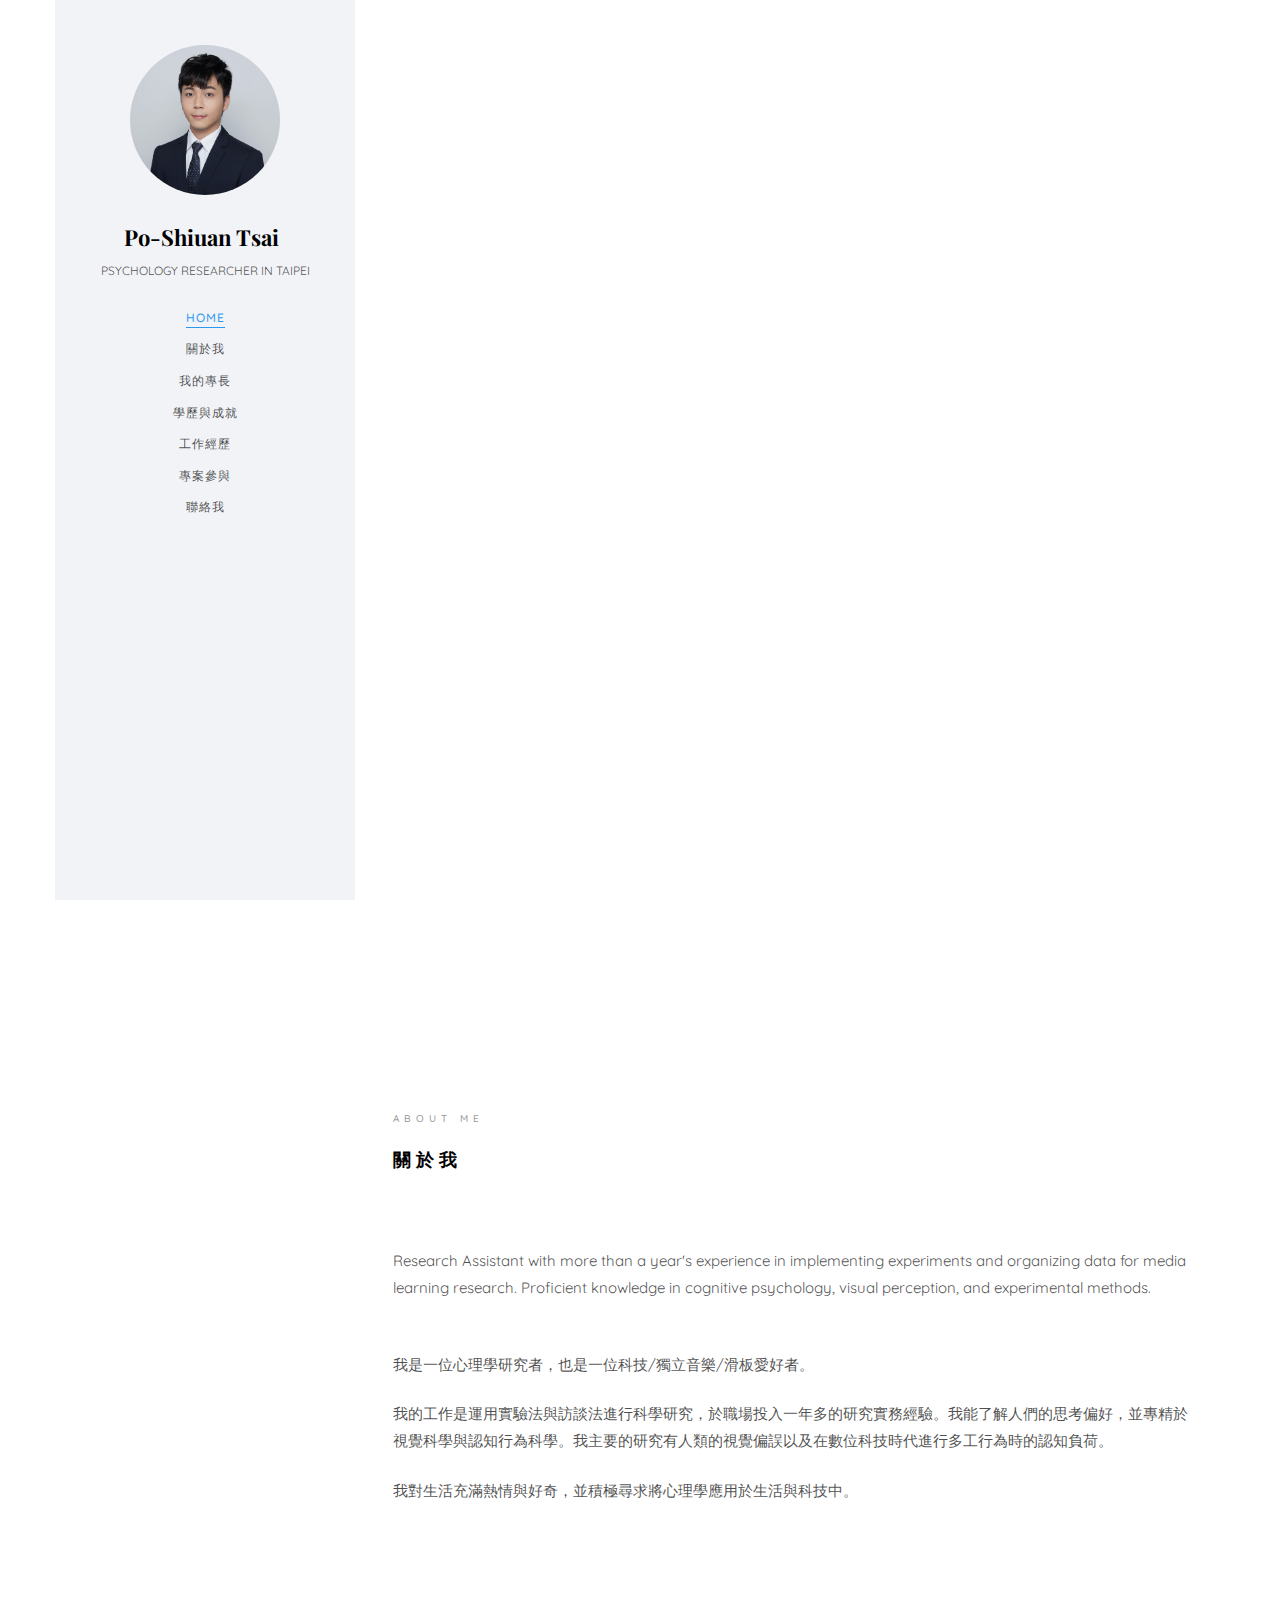
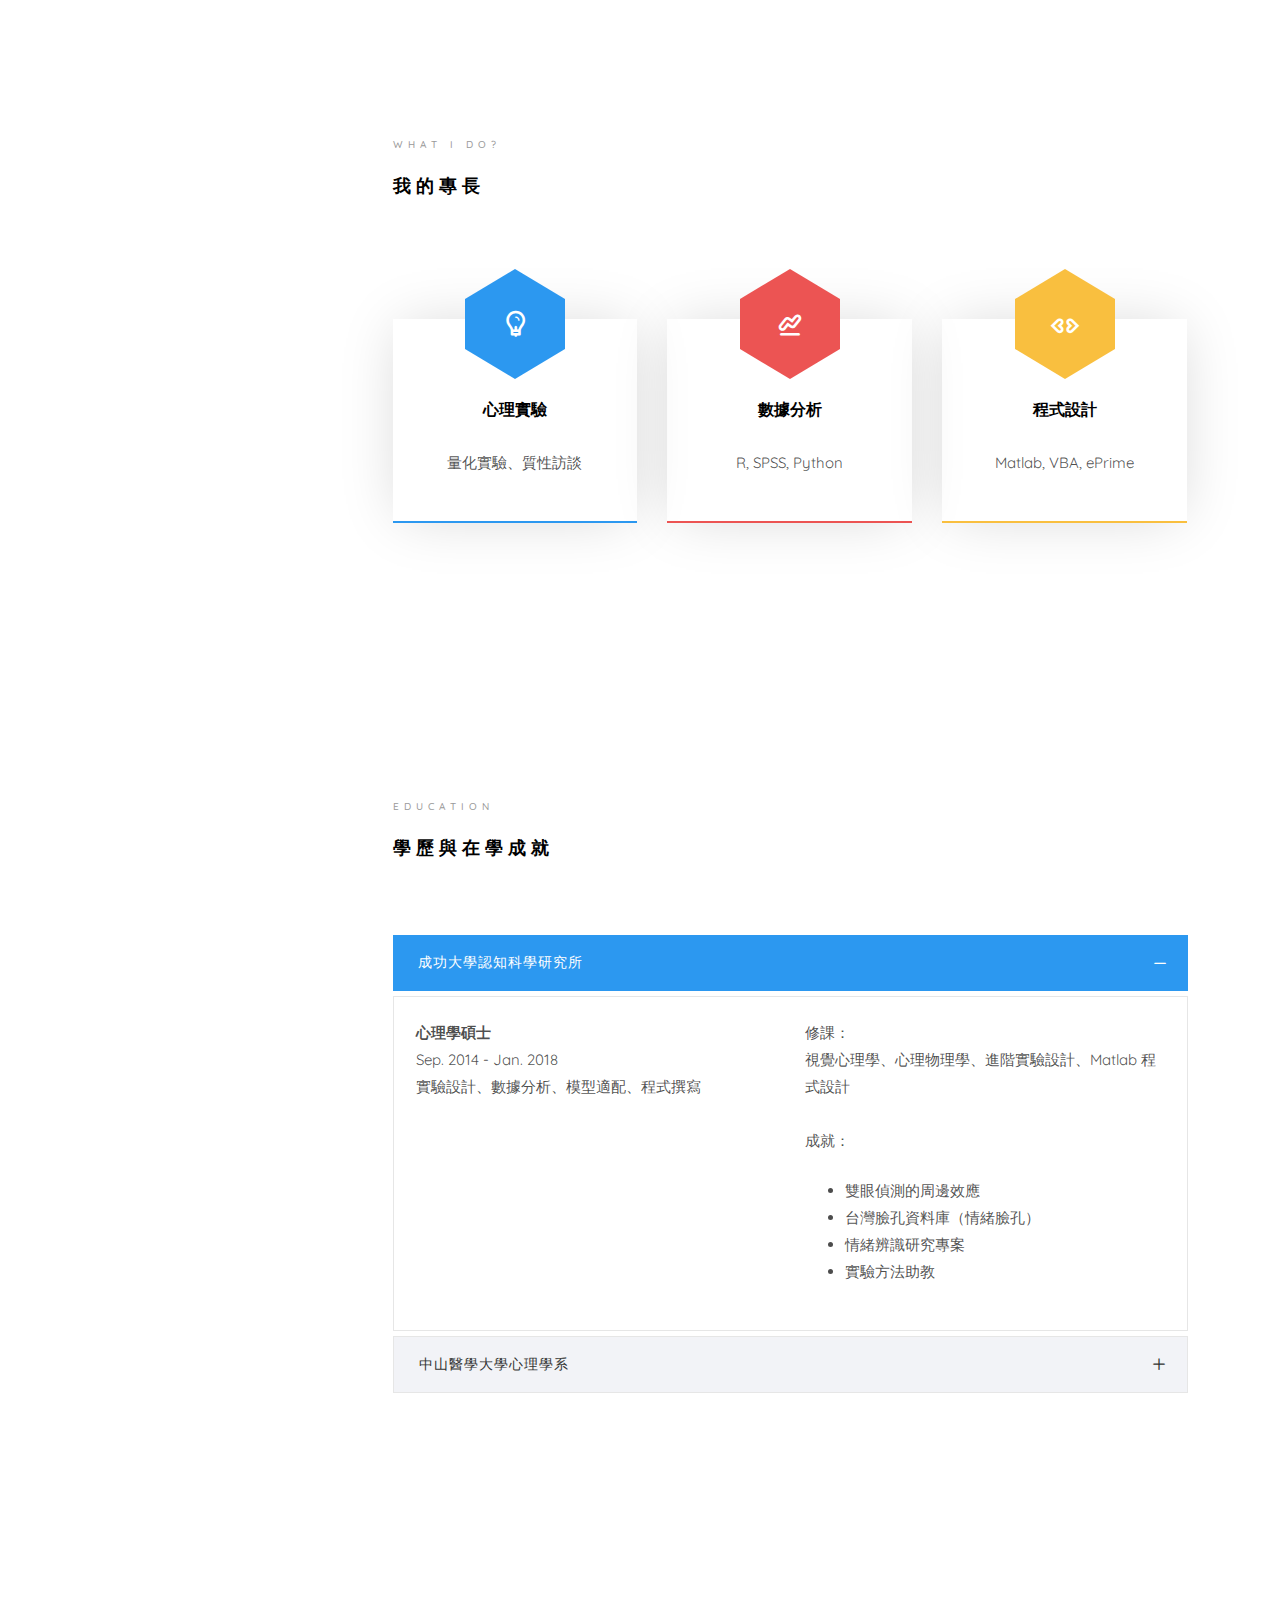
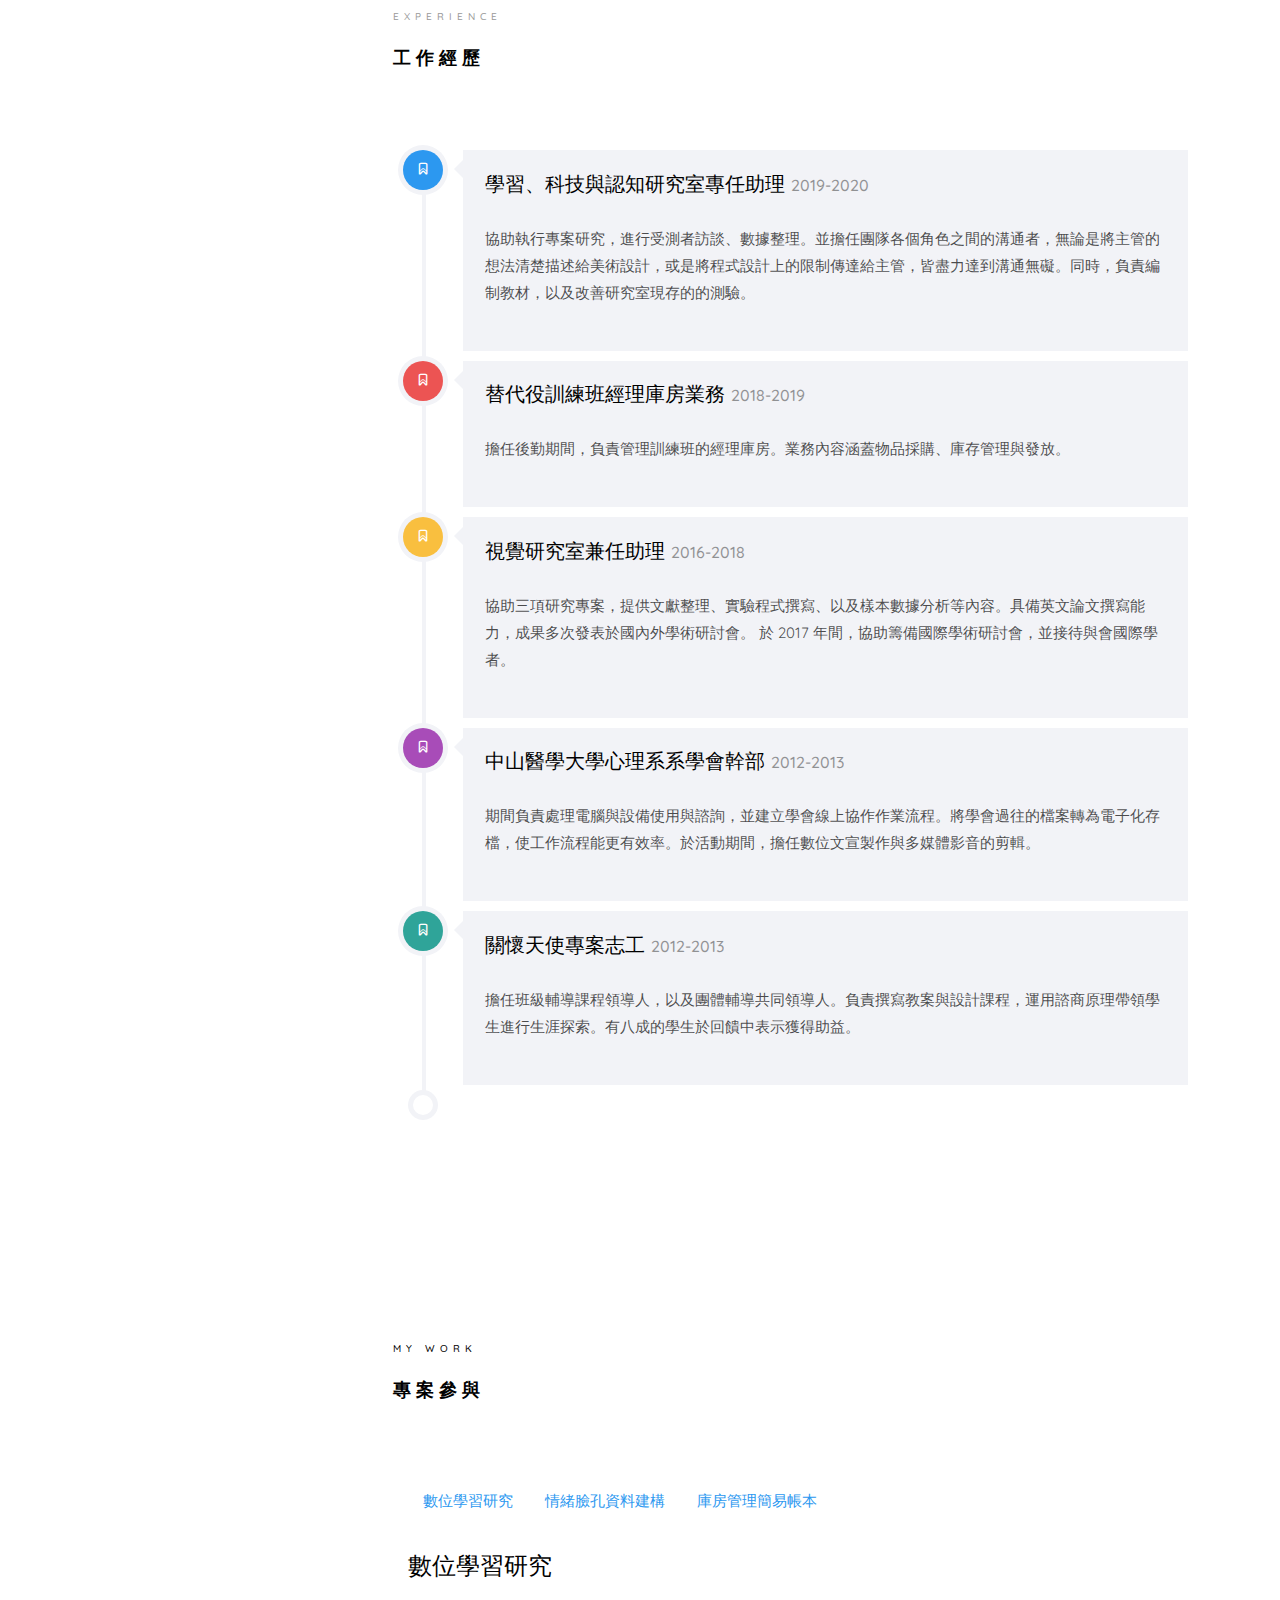
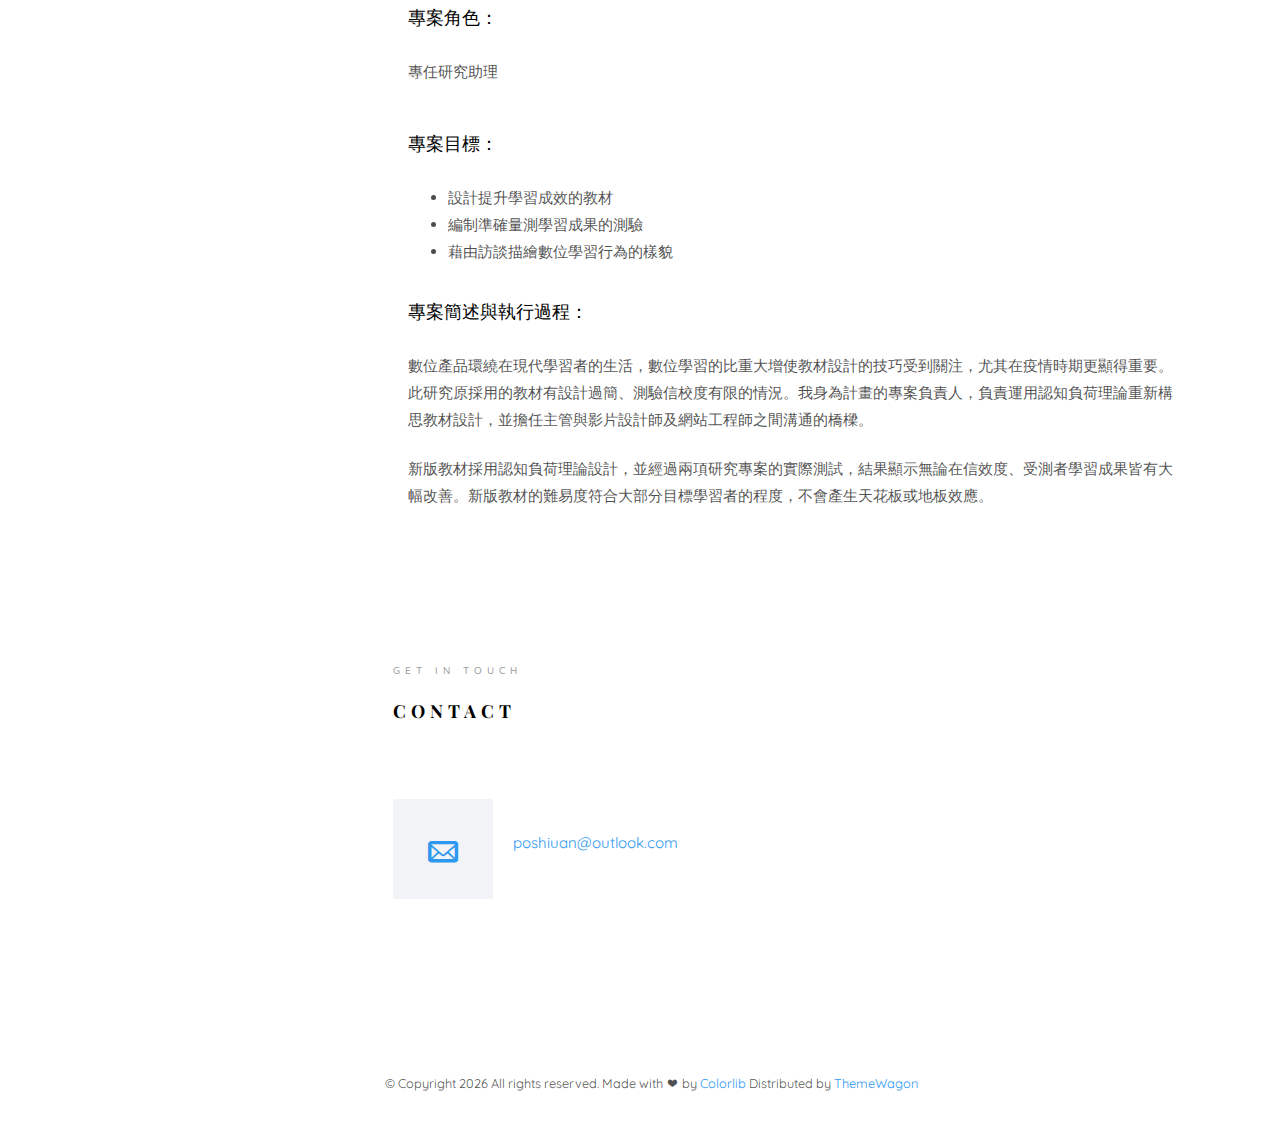
==== commit bd083668: "Change about us to about me" ====
--- a/index.html
+++ b/index.html
@@ -123,7 +123,7 @@
 									<div class="row row-bottom-padded-sm" data-animate-effect="fadeInLeft">
 										<div class="col-md-12">
 											<div class="about-desc">
-												<span class="heading-meta">About Us</span>
+												<span class="heading-meta">About Me</span>
 												<h2 class="colorlib-heading">關於我</h2>
 												<p>Research Assistant with more than a year's experience in implementing experiments and organizing data for media learning research. Proficient knowledge in cognitive psychology, visual perception, and experimental methods.</p>
 												<br>
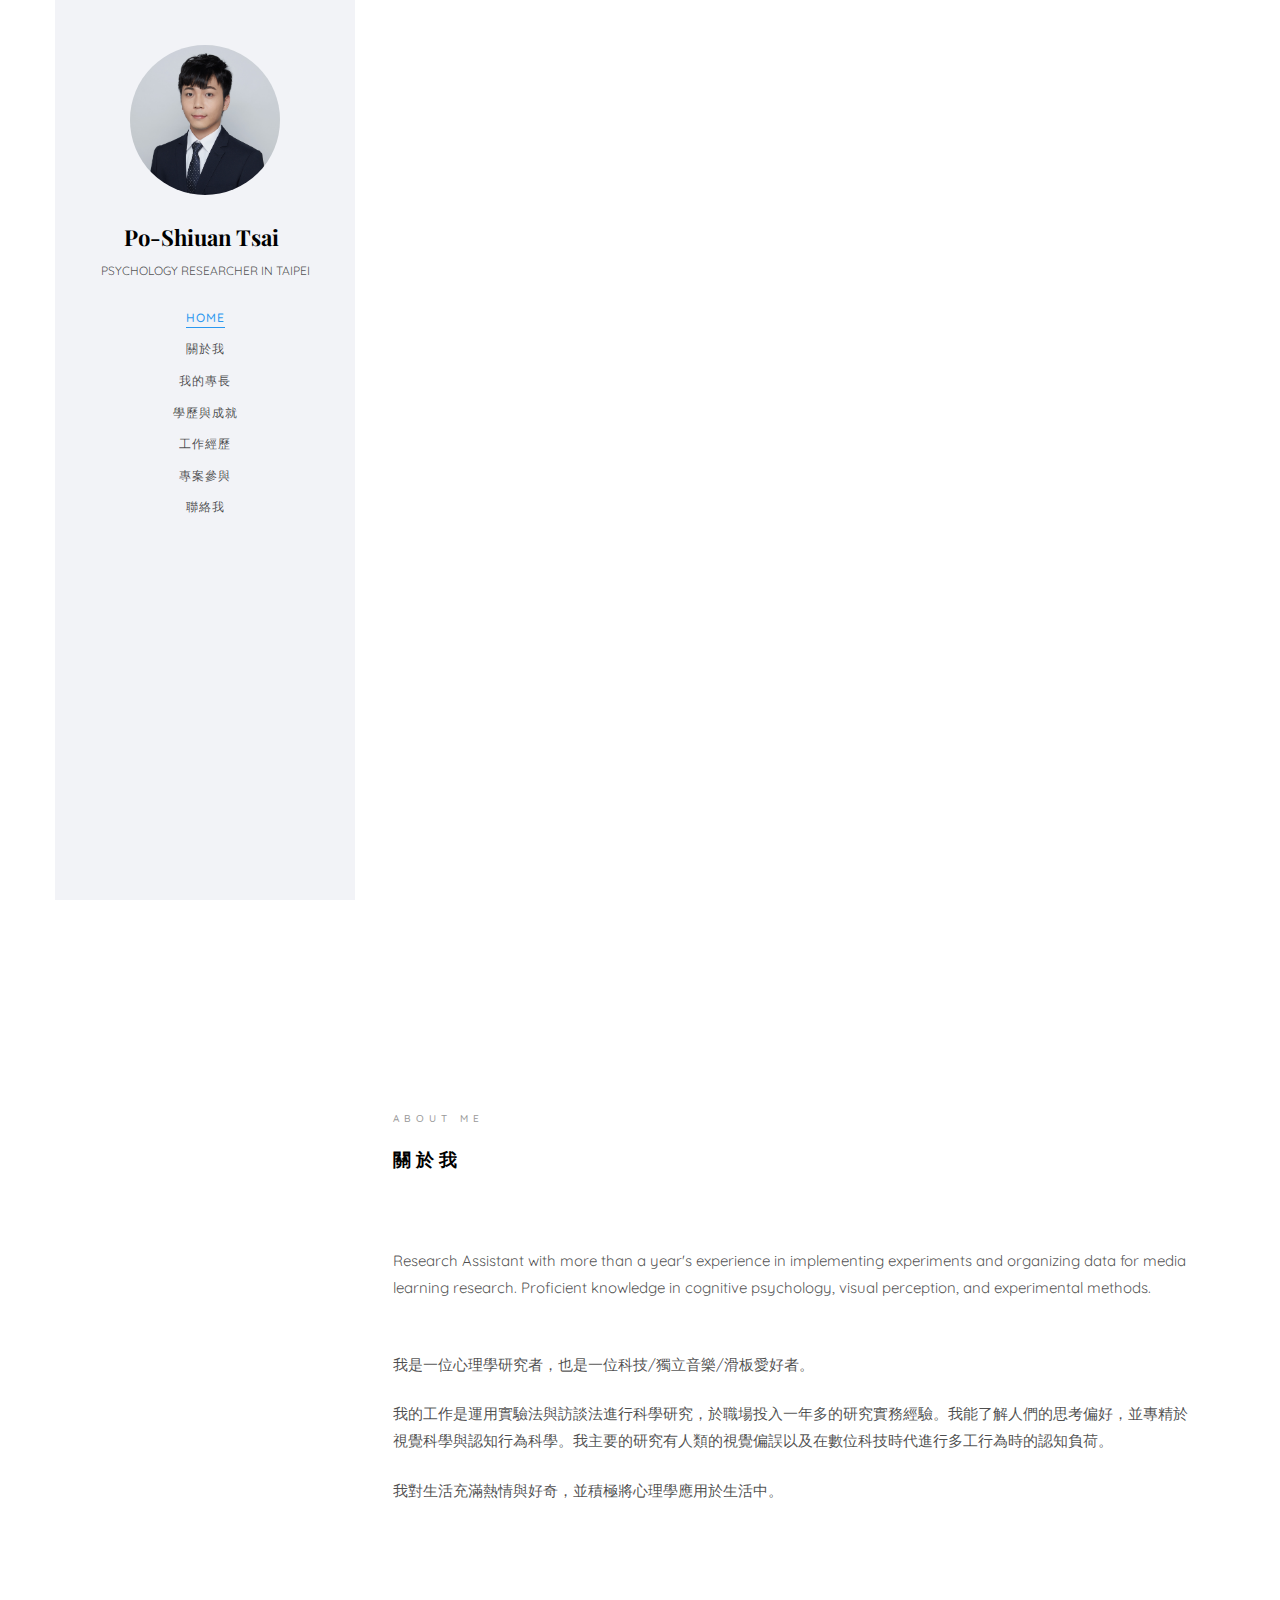
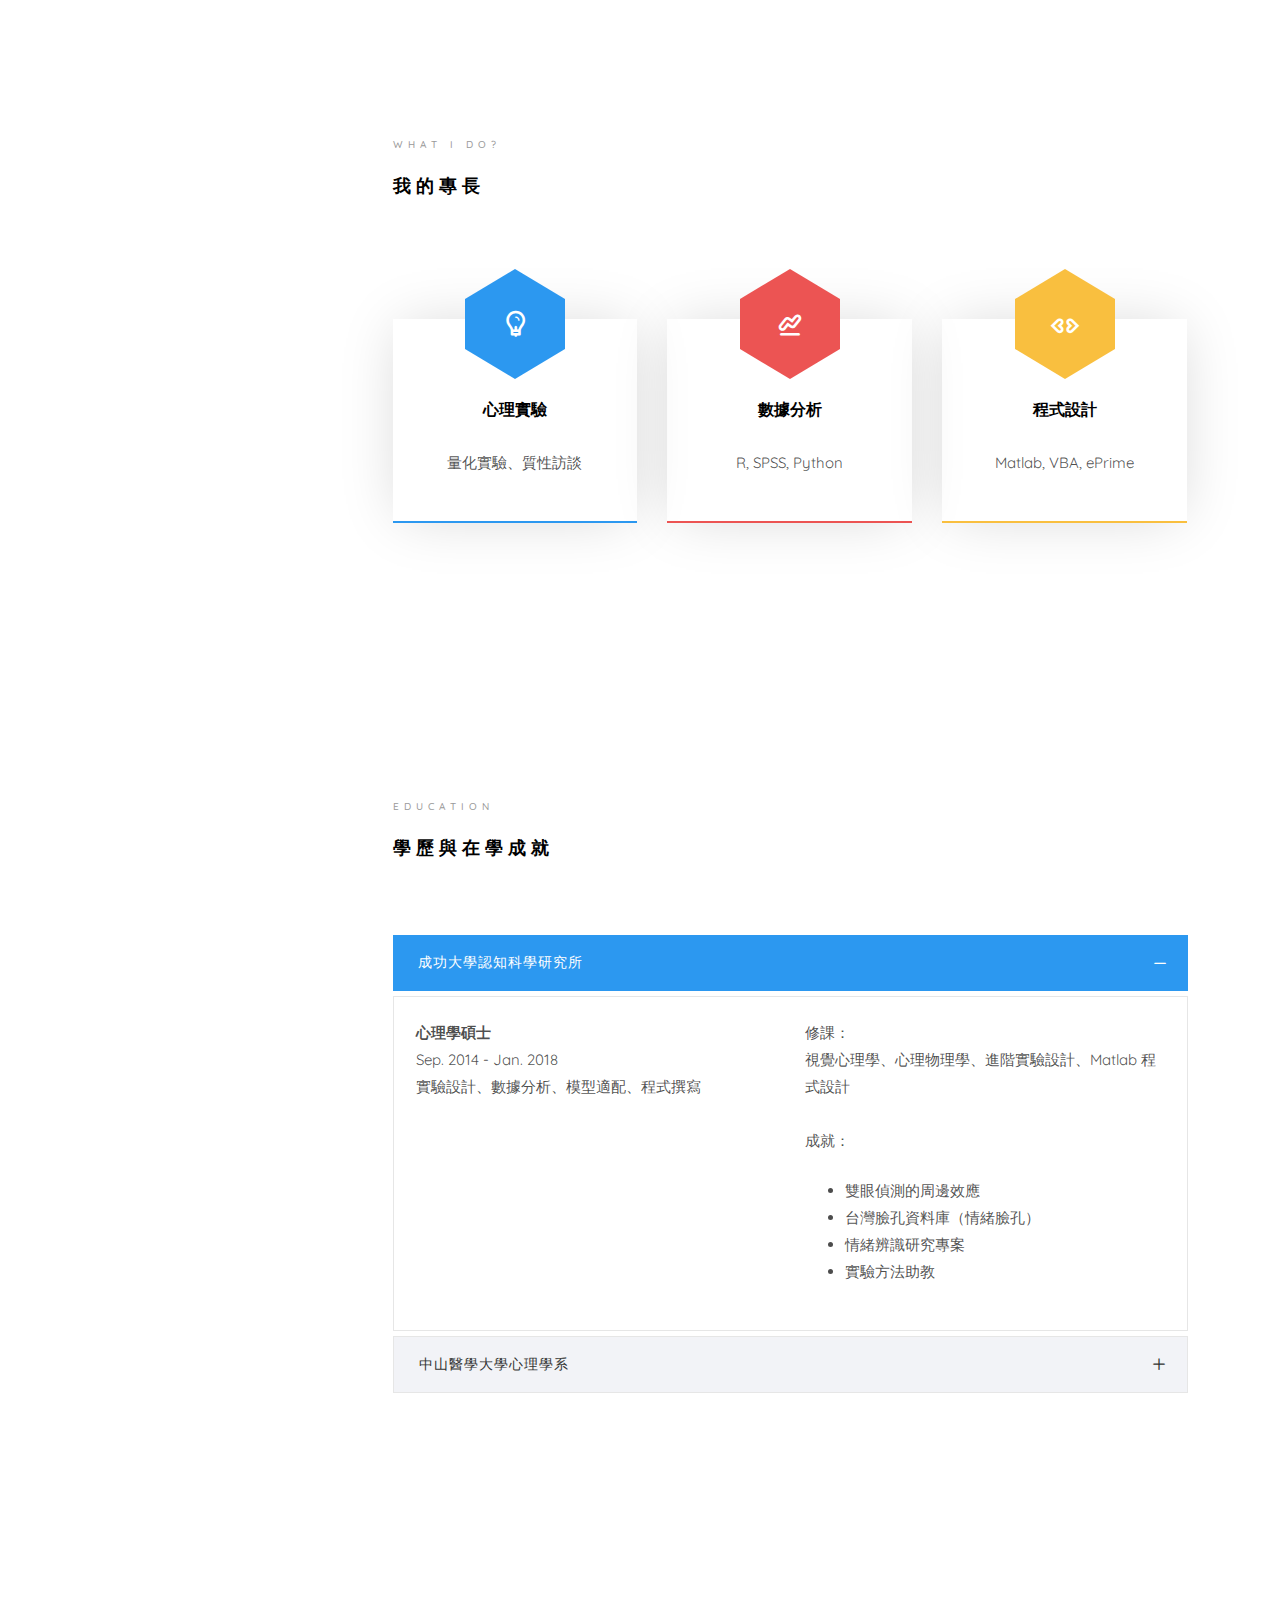
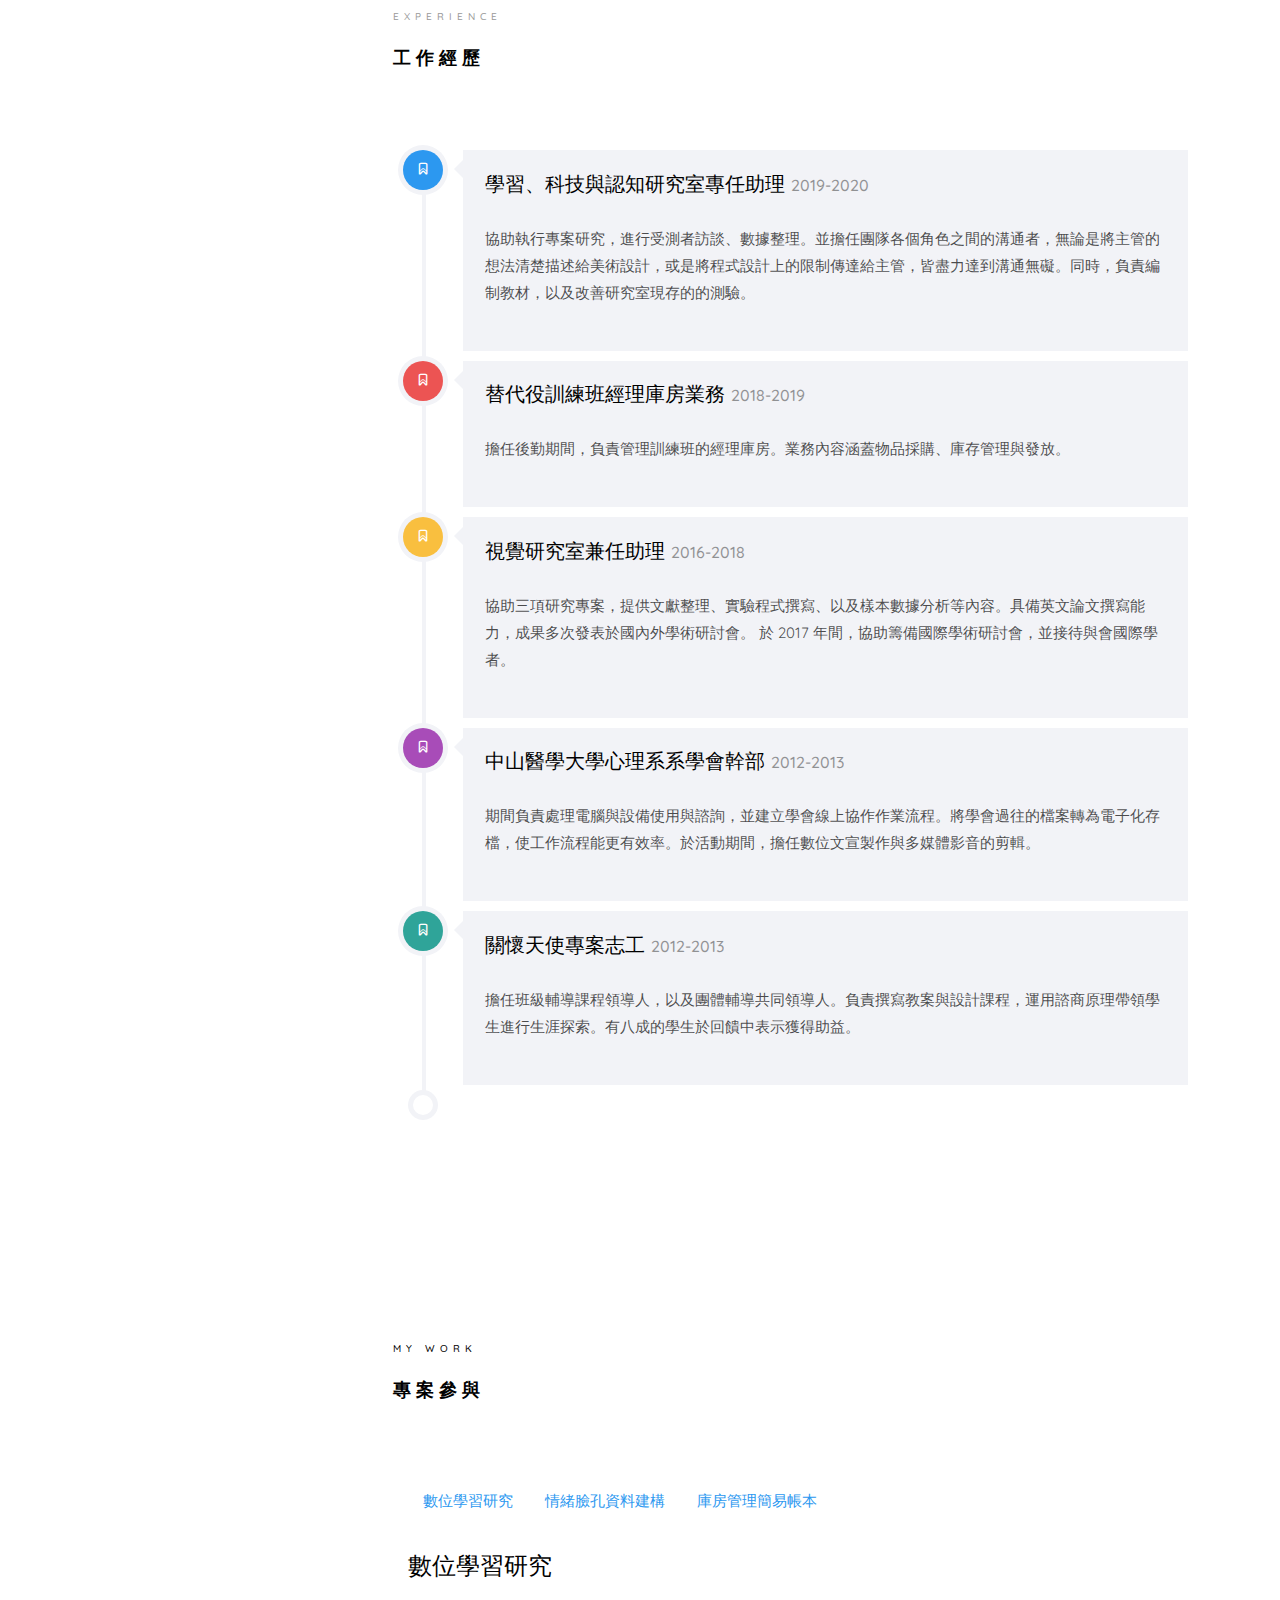
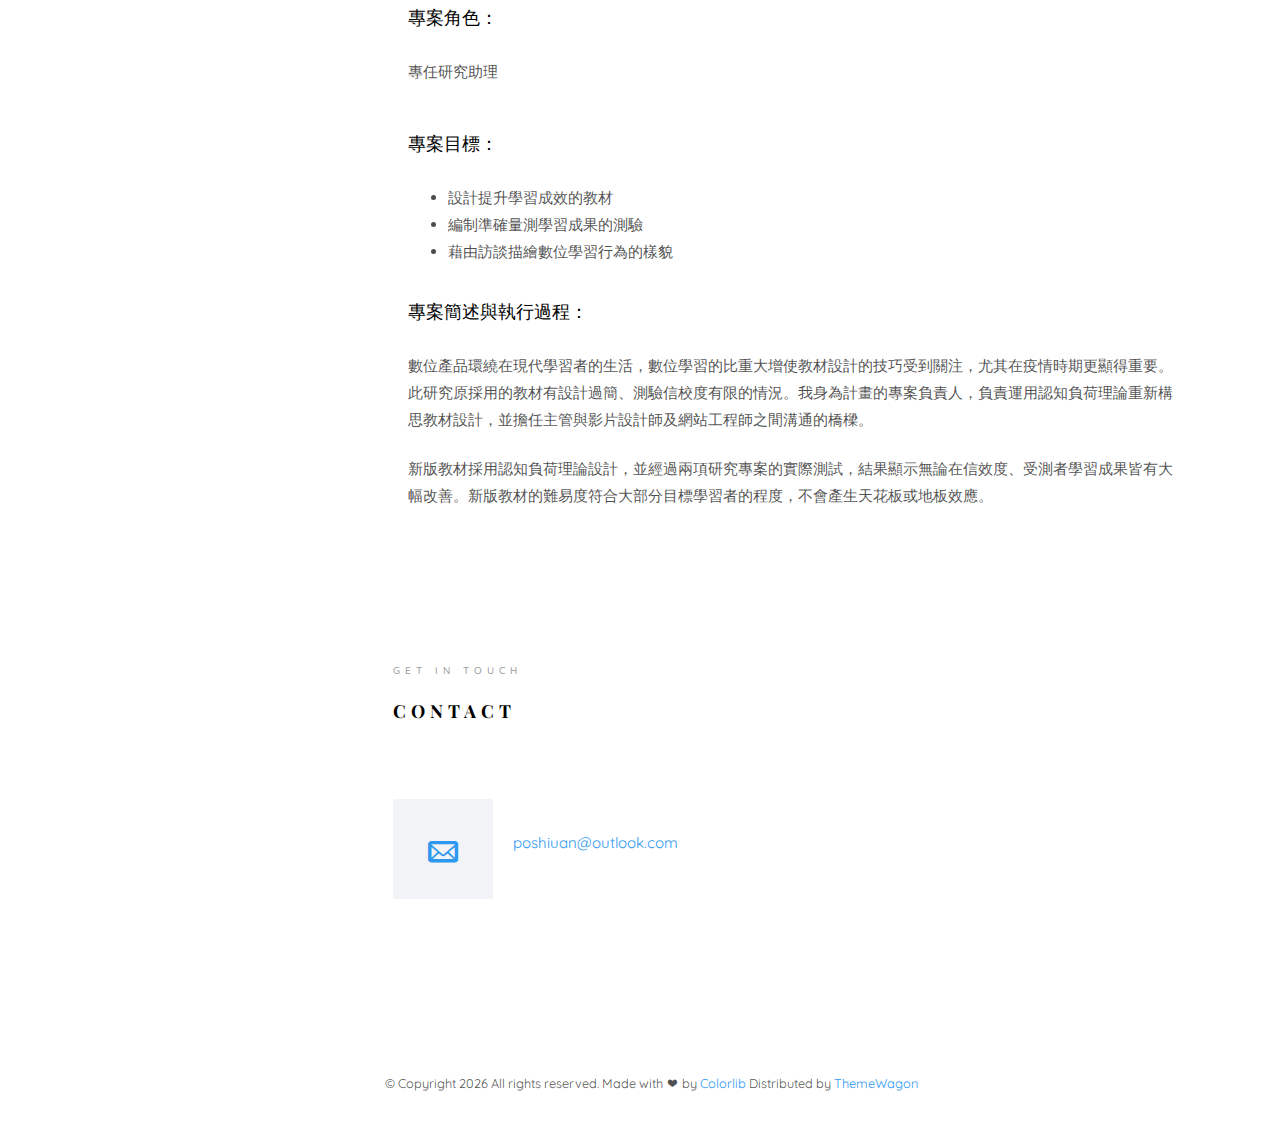
==== commit 09934f76: "minor changes" ====
--- a/index.html
+++ b/index.html
@@ -129,7 +129,7 @@
 												<br>
 												<p>我是一位心理學研究者，也是一位科技/獨立音樂/滑板愛好者。</p>
 												<p>我的工作是運用實驗法與訪談法進行科學研究，於職場投入一年多的研究實務經驗。我能了解人們的思考偏好，並專精於視覺科學與認知行為科學。我主要的研究有人類的視覺偏誤以及在數位科技時代進行多工行為時的認知負荷。</p>
-												<p>我對生活充滿熱情與好奇，並積極尋求將心理學應用於生活與科技中。</p>
+												<p>我對生活充滿熱情與好奇，並積極將心理學應用於生活中。</p>
 											</div>
 										</div>
 									</div>
